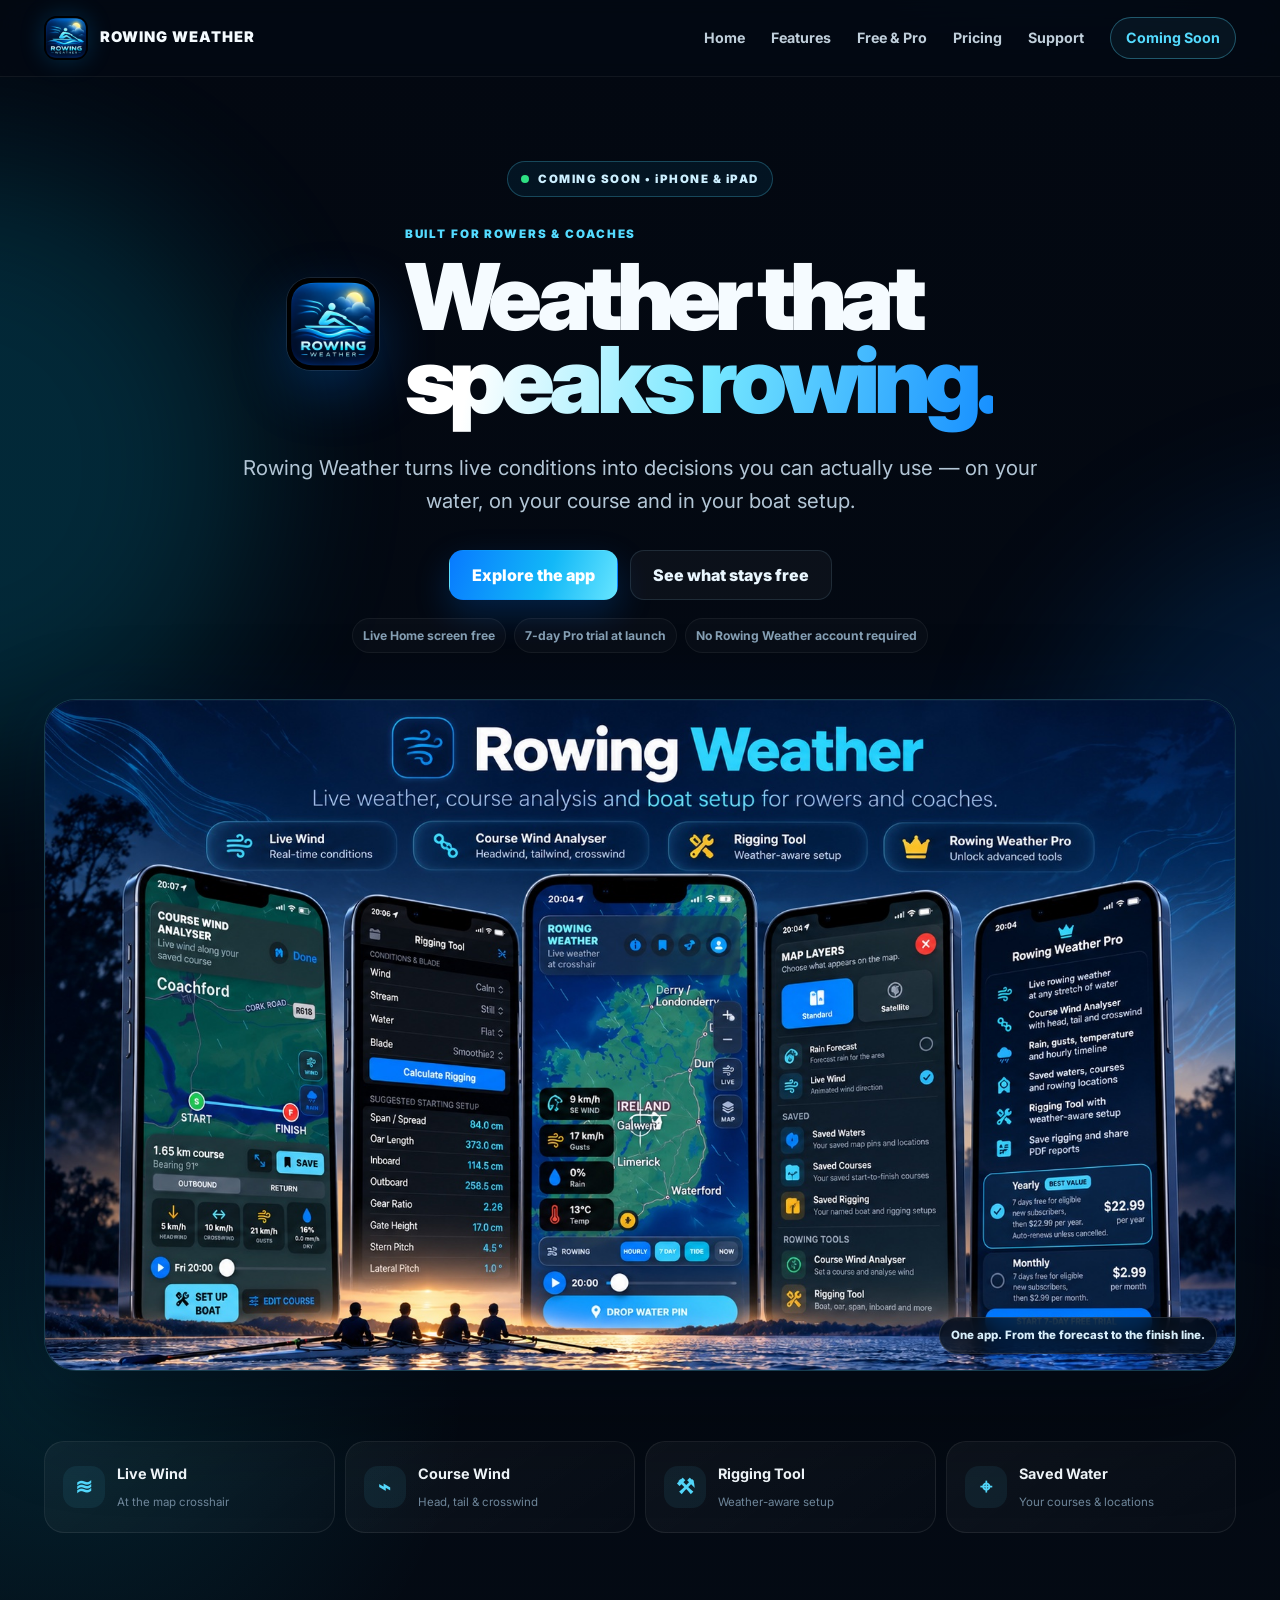
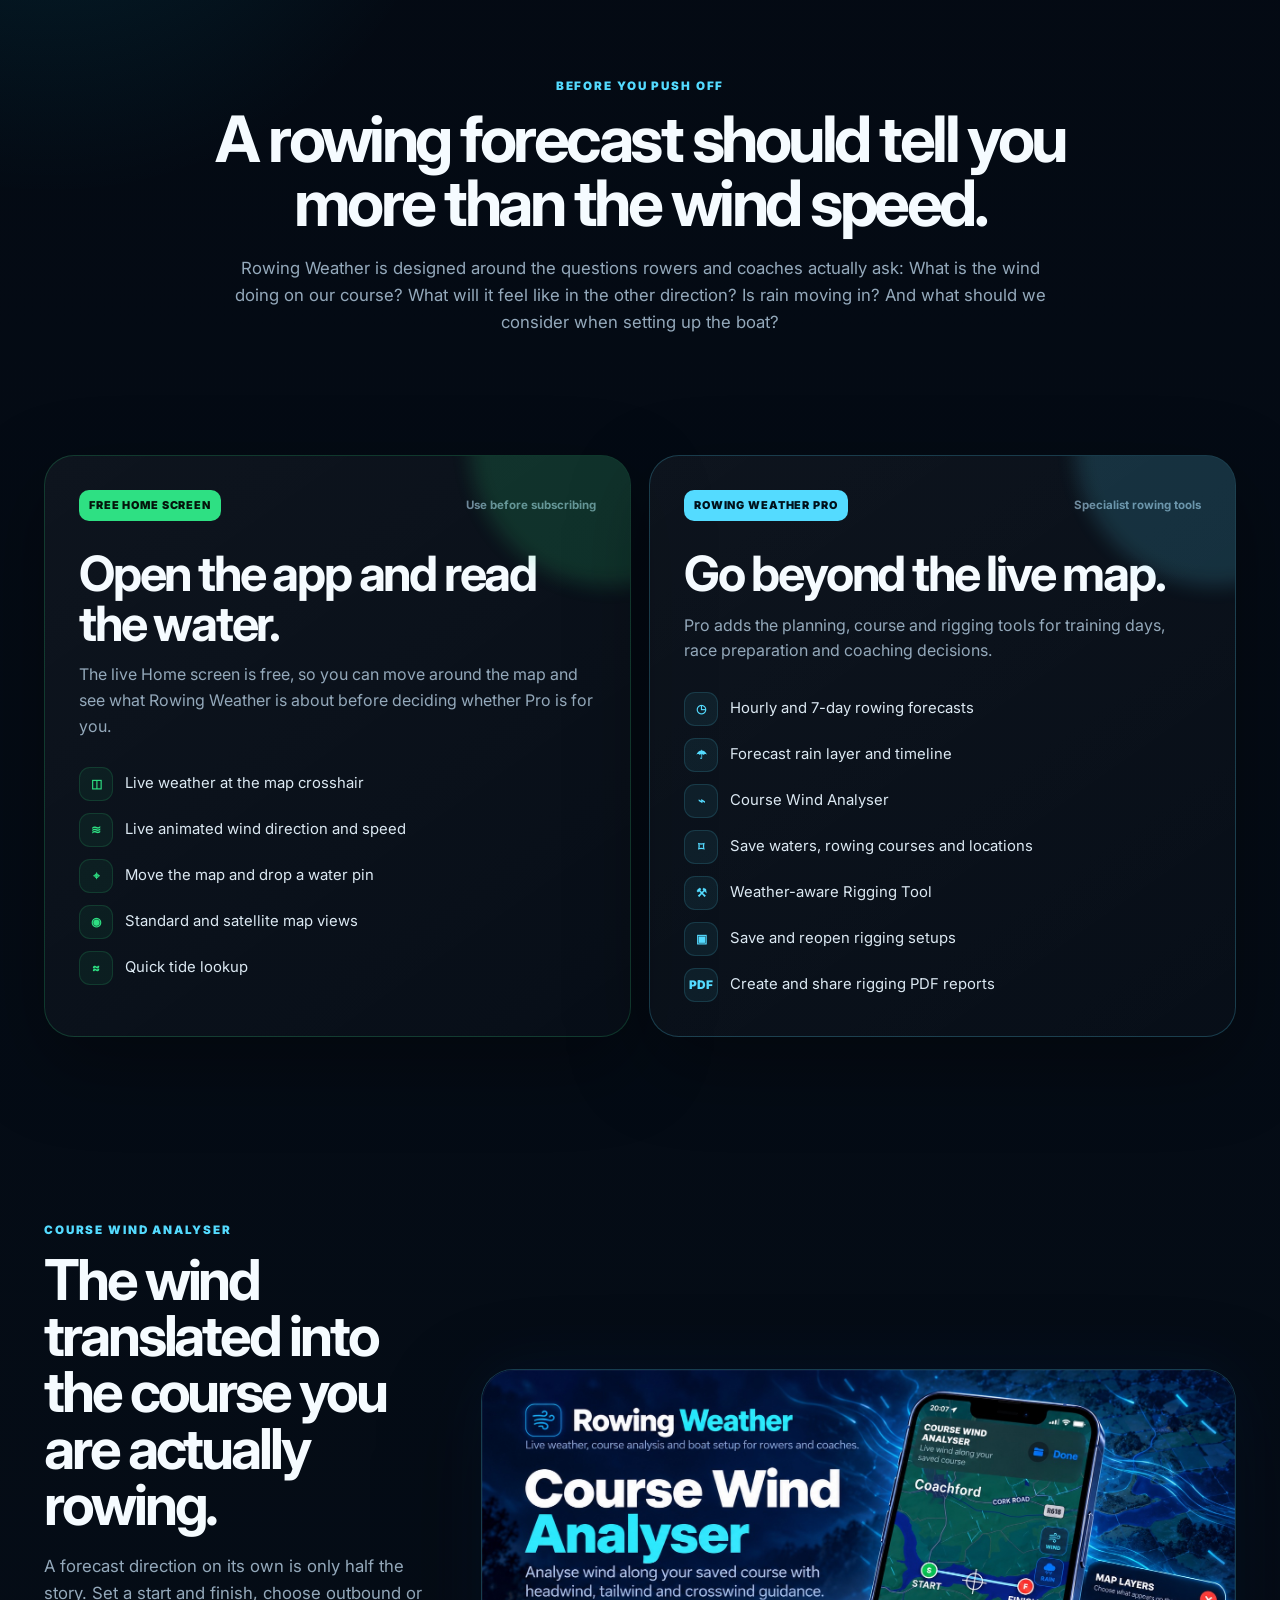
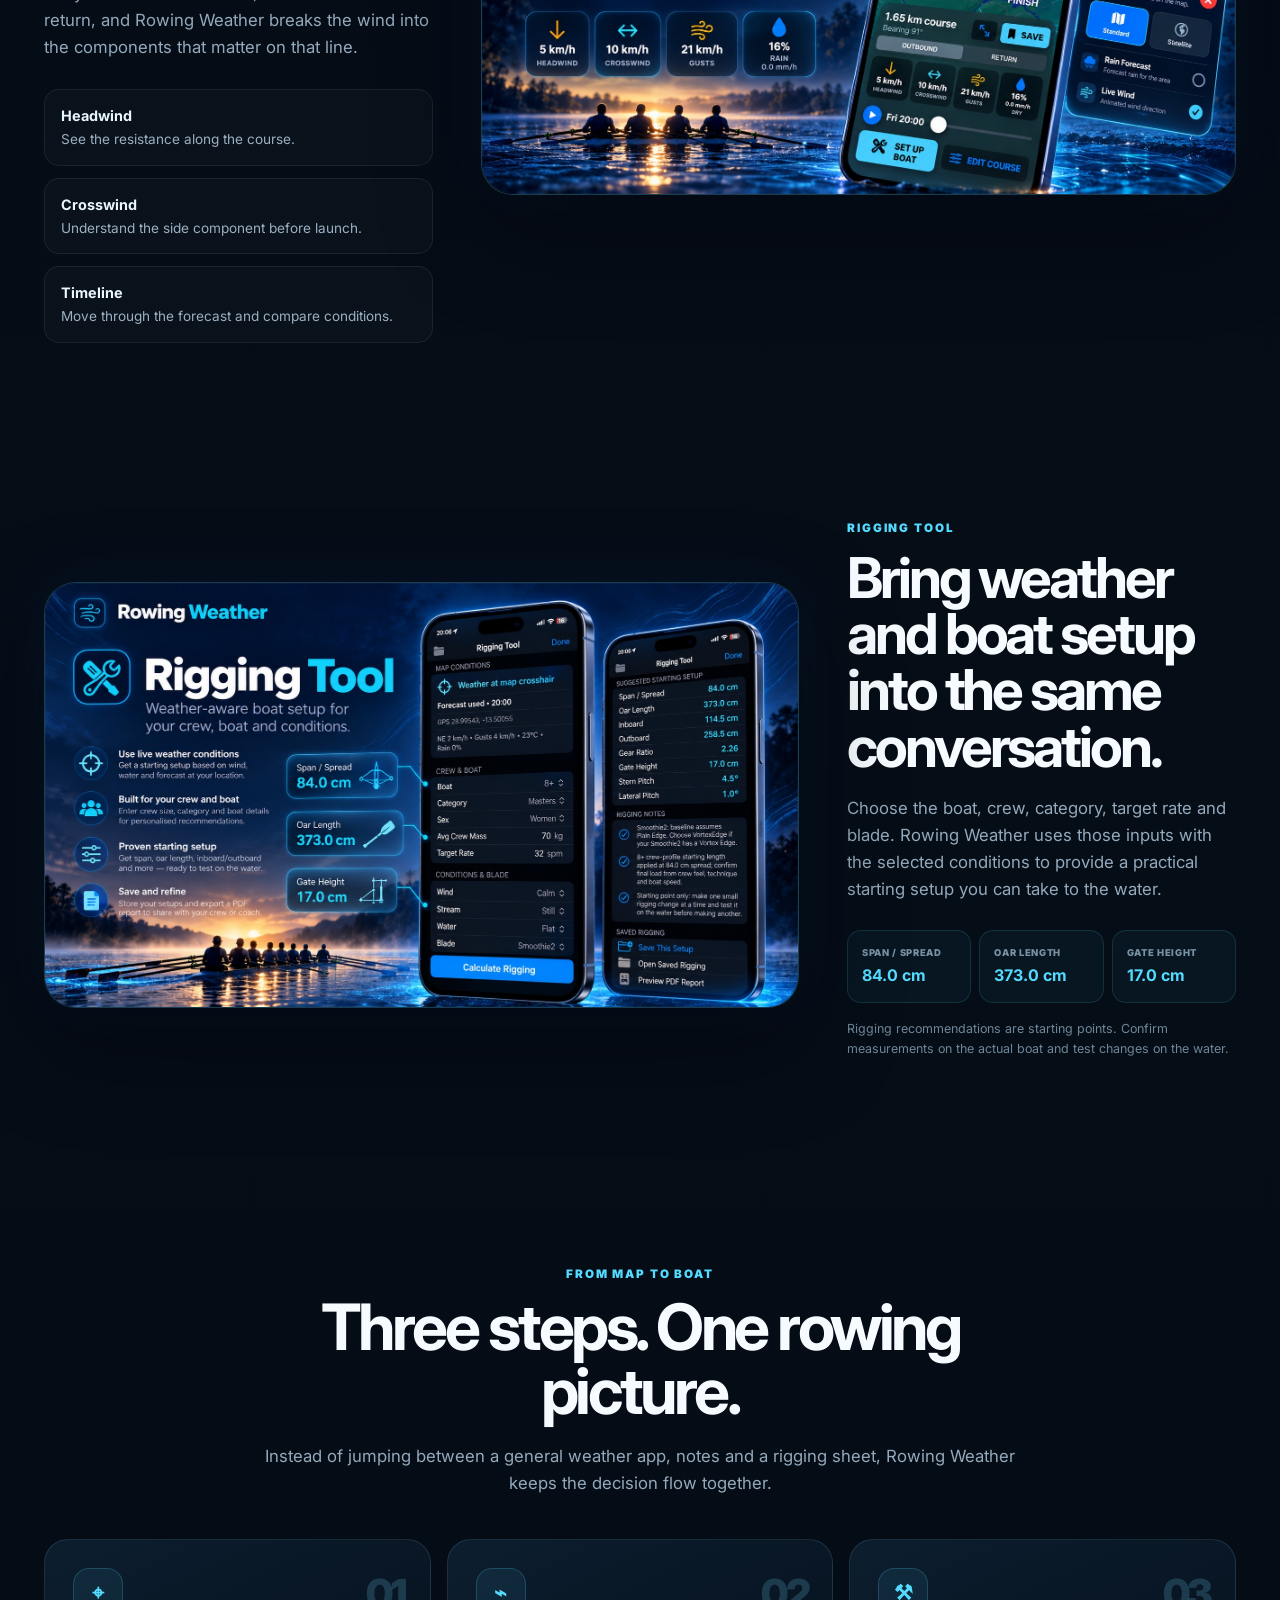
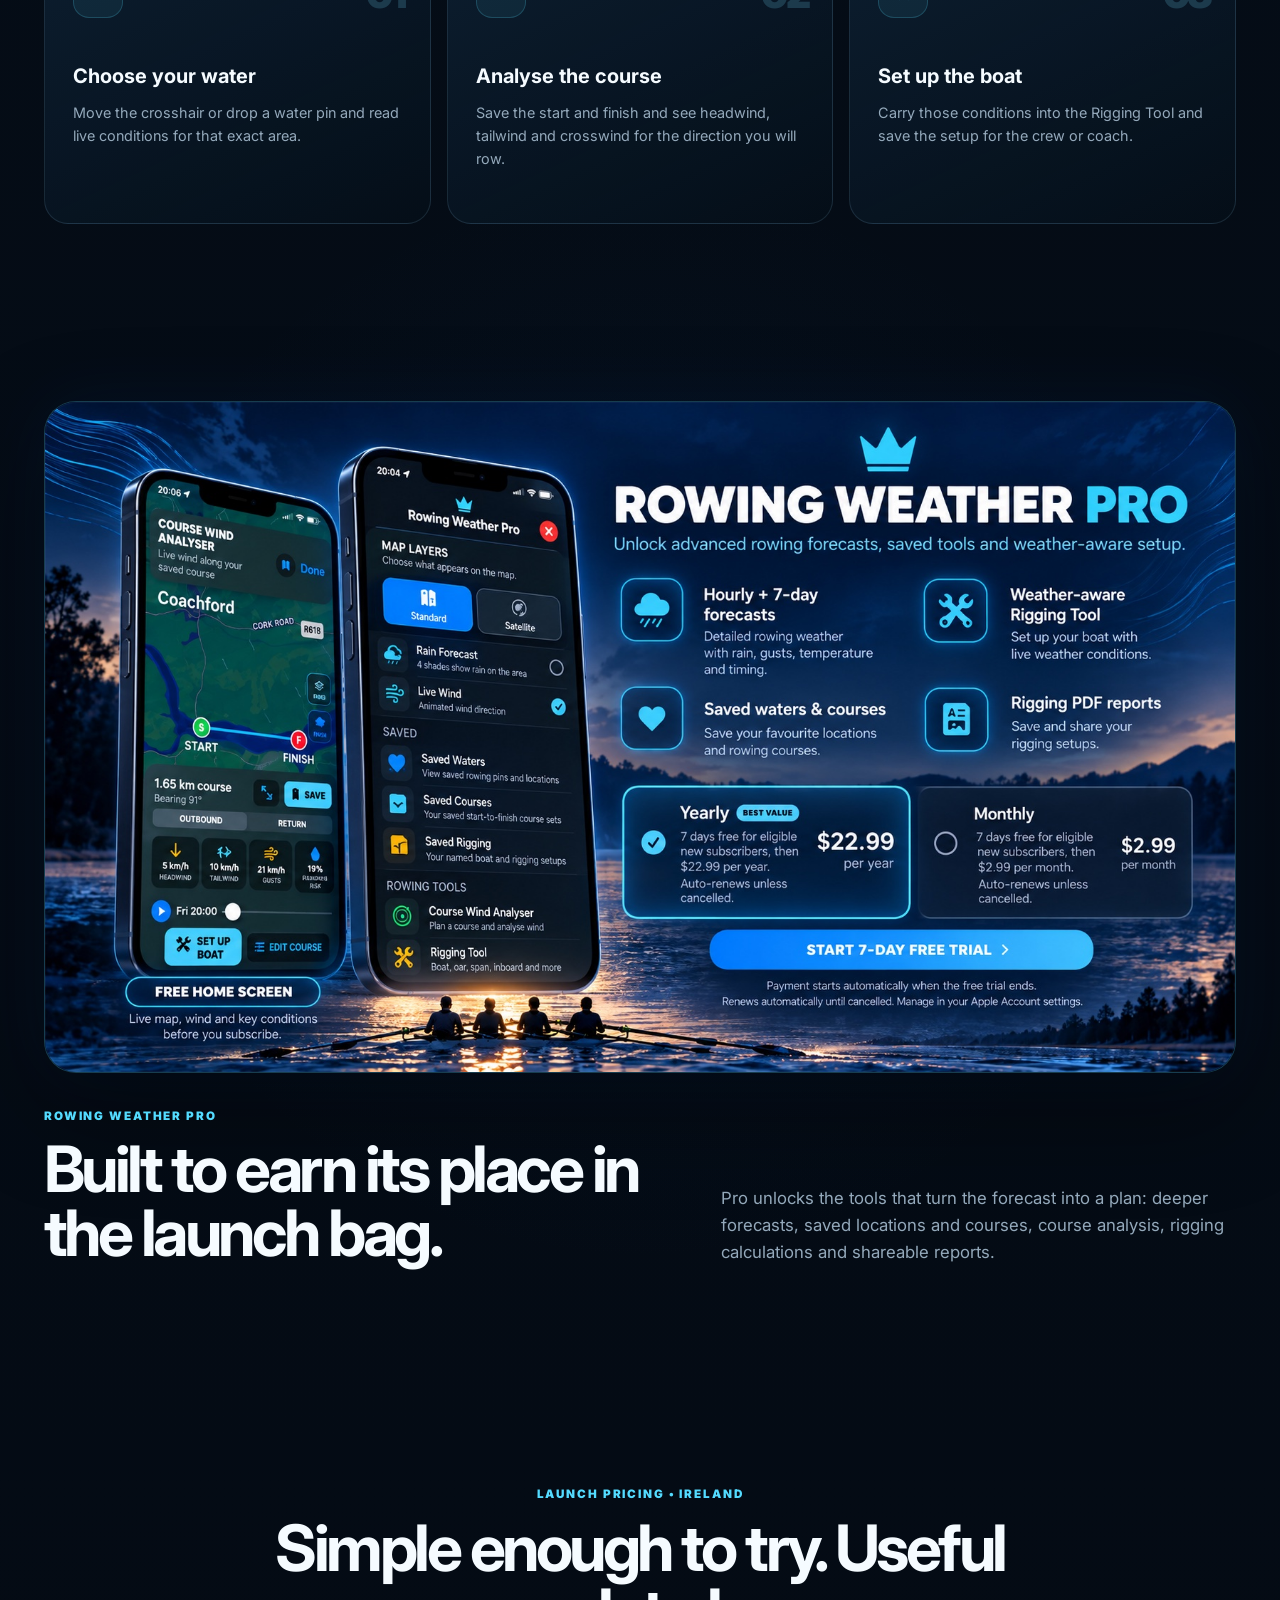
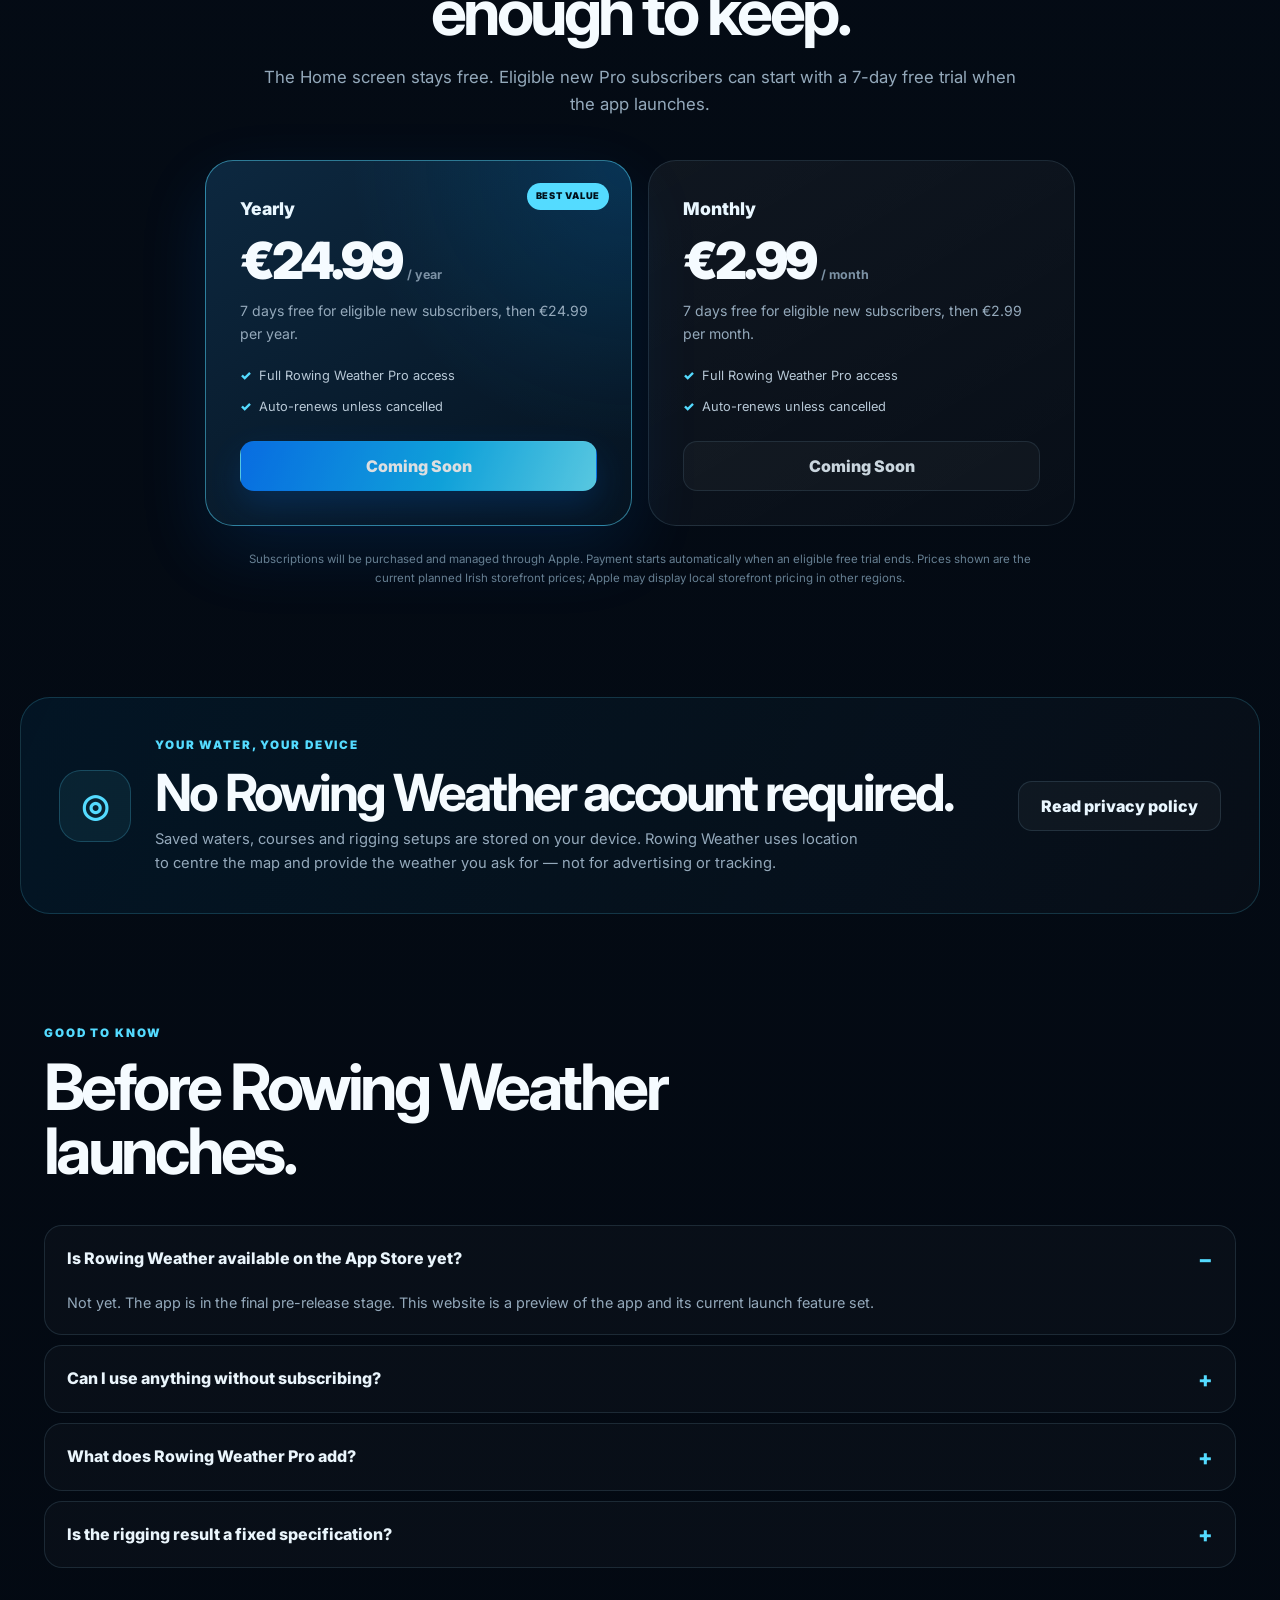
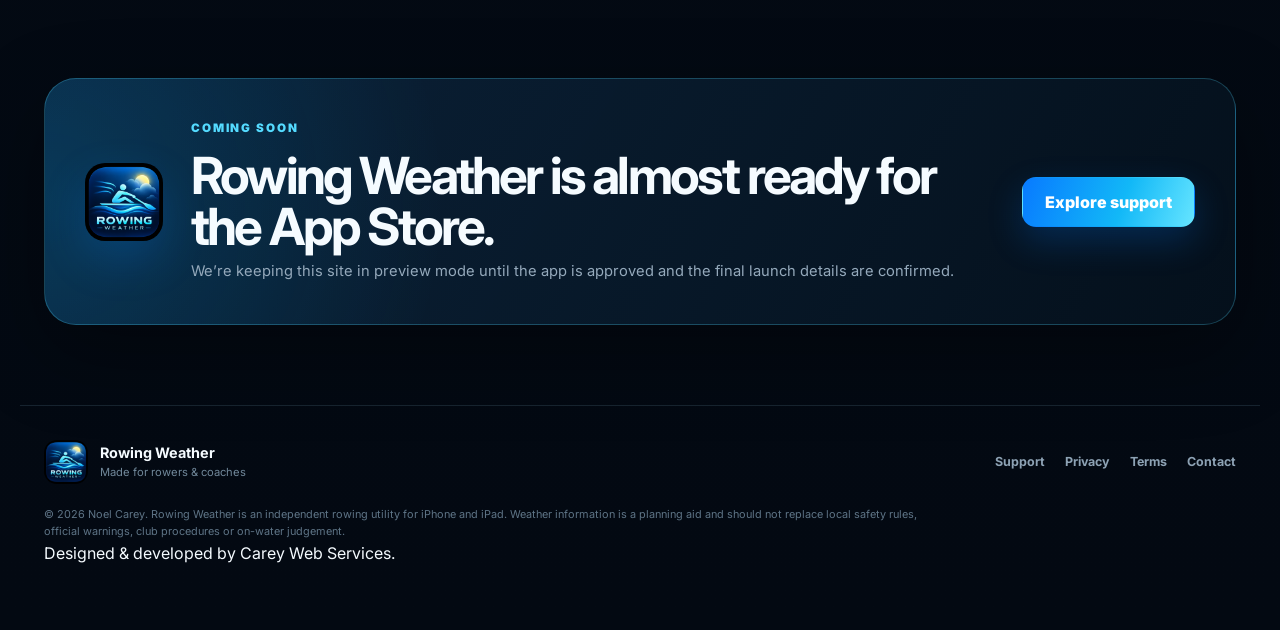
==== index.html @ 7304a28c "Add Carey Web Services footer credit" ====
<!doctype html>
<html lang="en">
<head>
  <meta charset="utf-8">
  <meta name="viewport" content="width=device-width,initial-scale=1">
  <title>Rowing Weather — Coming Soon for Rowers & Coaches</title>
  <meta name="description" content="Rowing Weather is a purpose-built iPhone and iPad app for rowers and coaches with live rowing weather, course wind analysis, saved waters and weather-aware rigging tools. Coming soon.">
  <meta name="robots" content="noindex,nofollow,noarchive">
  <meta name="theme-color" content="#04101d">
  <meta property="og:title" content="Rowing Weather — Coming Soon">
  <meta property="og:description" content="Live weather, course wind analysis and boat setup made specifically for rowers and coaches.">
  <meta property="og:type" content="website">
  <meta property="og:url" content="https://rowingweather.com/">
  <meta property="og:image" content="https://rowingweather.com/assets/rowing-weather-hero.jpg">
  <link rel="canonical" href="https://rowingweather.com/">
  <link rel="icon" href="/favicon.svg" type="image/svg+xml">
  <link rel="preload" href="/assets/rowing-weather-hero.jpg" as="image">
  <link rel="stylesheet" href="/styles.css">
</head>
<body>
  <div class="site-glow site-glow-one"></div>
  <div class="site-glow site-glow-two"></div>

  <header class="site-header">
    <div class="header-inner">
      <a class="brand" href="/" aria-label="Rowing Weather home">
        <img src="/assets/app-icon.png" alt="" width="44" height="44">
        <span>ROWING WEATHER</span>
      </a>
      <nav aria-label="Main navigation">
        <a href="/" class="home-link">Home</a>
        <a href="#features">Features</a>
        <a href="#free-pro">Free & Pro</a>
        <a href="#pricing">Pricing</a>
        <a href="/support.html">Support</a>
        <a class="nav-cta" href="#launch">Coming Soon</a>
      </nav>
    </div>
  </header>

  <main>
    <section class="hero">
      <div class="hero-copy reveal">
        <div class="launch-badge"><span class="pulse-dot"></span> COMING SOON • iPHONE & iPAD</div>
        <div class="hero-brand-lockup">
          <img src="/assets/app-icon.png" alt="Rowing Weather app icon" width="92" height="92">
          <div>
            <div class="eyebrow">BUILT FOR ROWERS & COACHES</div>
            <h1>Weather that<br><span>speaks rowing.</span></h1>
          </div>
        </div>
        <p class="hero-lead">Rowing Weather turns live conditions into decisions you can actually use — on your water, on your course and in your boat setup.</p>
        <div class="hero-actions">
          <a class="button primary" href="#features">Explore the app</a>
          <a class="button secondary" href="#free-pro">See what stays free</a>
        </div>
        <div class="hero-facts">
          <span>Live Home screen free</span>
          <span>7-day Pro trial at launch</span>
          <span>No Rowing Weather account required</span>
        </div>
      </div>

      <figure class="hero-media reveal">
        <img src="/assets/rowing-weather-hero.jpg" alt="Rowing Weather app showing live weather, Course Wind Analyser, Rigging Tool, map layers and Pro features" width="1672" height="941">
        <figcaption>One app. From the forecast to the finish line.</figcaption>
      </figure>
    </section>

    <section class="signal-strip" aria-label="Core Rowing Weather features">
      <div><span class="signal-icon">≋</span><strong>Live Wind</strong><small>At the map crosshair</small></div>
      <div><span class="signal-icon">⌁</span><strong>Course Wind</strong><small>Head, tail & crosswind</small></div>
      <div><span class="signal-icon">⚒</span><strong>Rigging Tool</strong><small>Weather-aware setup</small></div>
      <div><span class="signal-icon">⌖</span><strong>Saved Water</strong><small>Your courses & locations</small></div>
    </section>

    <section id="features" class="section section-intro reveal">
      <div class="eyebrow">BEFORE YOU PUSH OFF</div>
      <h2>A rowing forecast should tell you more than the wind speed.</h2>
      <p>Rowing Weather is designed around the questions rowers and coaches actually ask: What is the wind doing on our course? What will it feel like in the other direction? Is rain moving in? And what should we consider when setting up the boat?</p>
    </section>

    <section id="free-pro" class="section free-pro-grid">
      <article class="access-card free-card reveal">
        <div class="access-top">
          <span class="access-kicker free">FREE HOME SCREEN</span>
          <span class="access-tag">Use before subscribing</span>
        </div>
        <h2>Open the app and read the water.</h2>
        <p>The live Home screen is free, so you can move around the map and see what Rowing Weather is about before deciding whether Pro is for you.</p>
        <ul class="feature-list">
          <li><span>◫</span>Live weather at the map crosshair</li>
          <li><span>≋</span>Live animated wind direction and speed</li>
          <li><span>⌖</span>Move the map and drop a water pin</li>
          <li><span>◉</span>Standard and satellite map views</li>
          <li><span>≈</span>Quick tide lookup</li>
        </ul>
      </article>

      <article class="access-card pro-card reveal">
        <div class="access-top">
          <span class="access-kicker pro">ROWING WEATHER PRO</span>
          <span class="access-tag">Specialist rowing tools</span>
        </div>
        <h2>Go beyond the live map.</h2>
        <p>Pro adds the planning, course and rigging tools for training days, race preparation and coaching decisions.</p>
        <ul class="feature-list">
          <li><span>◷</span>Hourly and 7-day rowing forecasts</li>
          <li><span>☂</span>Forecast rain layer and timeline</li>
          <li><span>⌁</span>Course Wind Analyser</li>
          <li><span>⌑</span>Save waters, rowing courses and locations</li>
          <li><span>⚒</span>Weather-aware Rigging Tool</li>
          <li><span>▣</span>Save and reopen rigging setups</li>
          <li><span>PDF</span>Create and share rigging PDF reports</li>
        </ul>
      </article>
    </section>

    <section class="showcase section">
      <div class="showcase-copy reveal">
        <div class="eyebrow">COURSE WIND ANALYSER</div>
        <h2>The wind translated into the course you are actually rowing.</h2>
        <p>A forecast direction on its own is only half the story. Set a start and finish, choose outbound or return, and Rowing Weather breaks the wind into the components that matter on that line.</p>
        <div class="mini-points">
          <span><b>Headwind</b>See the resistance along the course.</span>
          <span><b>Crosswind</b>Understand the side component before launch.</span>
          <span><b>Timeline</b>Move through the forecast and compare conditions.</span>
        </div>
      </div>
      <figure class="showcase-media reveal">
        <img loading="lazy" src="/assets/course-wind-analyser.jpg" alt="Course Wind Analyser showing a saved course with headwind, crosswind, gust and rain information" width="1672" height="941">
      </figure>
    </section>

    <section class="showcase section showcase-reverse">
      <div class="showcase-copy reveal">
        <div class="eyebrow">RIGGING TOOL</div>
        <h2>Bring weather and boat setup into the same conversation.</h2>
        <p>Choose the boat, crew, category, target rate and blade. Rowing Weather uses those inputs with the selected conditions to provide a practical starting setup you can take to the water.</p>
        <div class="spec-row">
          <div><small>SPAN / SPREAD</small><strong>84.0 cm</strong></div>
          <div><small>OAR LENGTH</small><strong>373.0 cm</strong></div>
          <div><small>GATE HEIGHT</small><strong>17.0 cm</strong></div>
        </div>
        <p class="fine-note">Rigging recommendations are starting points. Confirm measurements on the actual boat and test changes on the water.</p>
      </div>
      <figure class="showcase-media reveal">
        <img loading="lazy" src="/assets/rigging-tool.jpg" alt="Rowing Weather Rigging Tool with weather conditions, crew details and suggested starting setup" width="1672" height="941">
      </figure>
    </section>

    <section class="section flow-section reveal">
      <div class="section-heading centered">
        <div class="eyebrow">FROM MAP TO BOAT</div>
        <h2>Three steps. One rowing picture.</h2>
        <p>Instead of jumping between a general weather app, notes and a rigging sheet, Rowing Weather keeps the decision flow together.</p>
      </div>
      <div class="flow-grid">
        <article>
          <span class="flow-number">01</span>
          <div class="flow-icon">⌖</div>
          <h3>Choose your water</h3>
          <p>Move the crosshair or drop a water pin and read live conditions for that exact area.</p>
        </article>
        <article>
          <span class="flow-number">02</span>
          <div class="flow-icon">⌁</div>
          <h3>Analyse the course</h3>
          <p>Save the start and finish and see headwind, tailwind and crosswind for the direction you will row.</p>
        </article>
        <article>
          <span class="flow-number">03</span>
          <div class="flow-icon">⚒</div>
          <h3>Set up the boat</h3>
          <p>Carry those conditions into the Rigging Tool and save the setup for the crew or coach.</p>
        </article>
      </div>
    </section>

    <section class="pro-showcase section">
      <figure class="showcase-media pro-image reveal">
        <img loading="lazy" src="/assets/rowing-weather-pro.jpg" alt="Rowing Weather Pro feature overview with yearly and monthly subscription options" width="1672" height="941">
      </figure>
      <div class="pro-copy reveal">
        <div>
          <div class="eyebrow">ROWING WEATHER PRO</div>
          <h2>Built to earn its place in the launch bag.</h2>
        </div>
        <p>Pro unlocks the tools that turn the forecast into a plan: deeper forecasts, saved locations and courses, course analysis, rigging calculations and shareable reports.</p>
      </div>
    </section>

    <section id="pricing" class="section pricing-section">
      <div class="section-heading centered reveal">
        <div class="eyebrow">LAUNCH PRICING • IRELAND</div>
        <h2>Simple enough to try. Useful enough to keep.</h2>
        <p>The Home screen stays free. Eligible new Pro subscribers can start with a 7-day free trial when the app launches.</p>
      </div>

      <div class="pricing-grid">
        <article class="price-card featured reveal">
          <div class="price-badge">BEST VALUE</div>
          <div class="plan-name">Yearly</div>
          <div class="price">€24.99 <small>/ year</small></div>
          <p>7 days free for eligible new subscribers, then €24.99 per year.</p>
          <div class="plan-feature">Full Rowing Weather Pro access</div>
          <div class="plan-feature">Auto-renews unless cancelled</div>
          <span class="button primary disabled-button">Coming Soon</span>
        </article>

        <article class="price-card reveal">
          <div class="plan-name">Monthly</div>
          <div class="price">€2.99 <small>/ month</small></div>
          <p>7 days free for eligible new subscribers, then €2.99 per month.</p>
          <div class="plan-feature">Full Rowing Weather Pro access</div>
          <div class="plan-feature">Auto-renews unless cancelled</div>
          <span class="button secondary disabled-button">Coming Soon</span>
        </article>
      </div>
      <p class="subscription-copy reveal">Subscriptions will be purchased and managed through Apple. Payment starts automatically when an eligible free trial ends. Prices shown are the current planned Irish storefront prices; Apple may display local storefront pricing in other regions.</p>
    </section>

    <section class="section privacy-callout reveal">
      <div class="privacy-icon">◎</div>
      <div>
        <div class="eyebrow">YOUR WATER, YOUR DEVICE</div>
        <h2>No Rowing Weather account required.</h2>
        <p>Saved waters, courses and rigging setups are stored on your device. Rowing Weather uses location to centre the map and provide the weather you ask for — not for advertising or tracking.</p>
      </div>
      <a class="button secondary" href="/privacy.html">Read privacy policy</a>
    </section>

    <section class="section faq-section reveal">
      <div class="section-heading">
        <div class="eyebrow">GOOD TO KNOW</div>
        <h2>Before Rowing Weather launches.</h2>
      </div>
      <div class="faq">
        <details open>
          <summary>Is Rowing Weather available on the App Store yet?</summary>
          <p>Not yet. The app is in the final pre-release stage. This website is a preview of the app and its current launch feature set.</p>
        </details>
        <details>
          <summary>Can I use anything without subscribing?</summary>
          <p>Yes. The Home screen is free and includes live weather at the map crosshair, animated wind, water pins, standard and satellite map views and quick tide lookup.</p>
        </details>
        <details>
          <summary>What does Rowing Weather Pro add?</summary>
          <p>Pro adds hourly and 7-day rowing forecasts, rain forecast tools, the Course Wind Analyser, saved waters and courses, the weather-aware Rigging Tool, saved rigging and PDF reports.</p>
        </details>
        <details>
          <summary>Is the rigging result a fixed specification?</summary>
          <p>No. It is a practical starting point. Always confirm measurements on the actual boat and test changes carefully on the water.</p>
        </details>
      </div>
    </section>

    <section id="launch" class="launch-section reveal">
      <div class="launch-inner">
        <img src="/assets/app-icon.png" alt="" width="78" height="78">
        <div>
          <div class="eyebrow">COMING SOON</div>
          <h2>Rowing Weather is almost ready for the App Store.</h2>
          <p>We’re keeping this site in preview mode until the app is approved and the final launch details are confirmed.</p>
        </div>
        <a class="button primary" href="/support.html">Explore support</a>
      </div>
    </section>
  </main>

  <footer>
    <div class="footer-top">
      <div class="footer-brand">
        <img src="/assets/app-icon.png" alt="" width="44" height="44">
        <div><strong>Rowing Weather</strong><span>Made for rowers & coaches</span></div>
      </div>
      <div class="footer-links">
        <a href="/support.html">Support</a>
        <a href="/privacy.html">Privacy</a>
        <a href="/terms.html">Terms</a>
        <a href="https://careywebservices.ie/contact.html">Contact</a>
      </div>
    </div>
    <p class="footer-note">© 2026 Noel Carey. Rowing Weather is an independent rowing utility for iPhone and iPad. Weather information is a planning aid and should not replace local safety rules, official warnings, club procedures or on-water judgement.</p>
    <p class="site-credit">Designed &amp; developed by <a href="https://careywebservices.ie/" target="_blank" rel="noopener noreferrer">Carey Web Services</a>.</p>
  </footer>

  <script src="/script.js"></script>
</body>
</html>
---- styles.css ----
@import url('https://fonts.googleapis.com/css2?family=Inter:wght@400;500;600;700;800;900&display=swap');

:root{
  --bg:#030912;
  --bg-soft:#07111e;
  --panel:#081522;
  --panel-2:#0b1b2b;
  --panel-3:#10253a;
  --text:#f5fbff;
  --muted:#94a9bb;
  --muted-2:#6f879b;
  --cyan:#54dbff;
  --cyan-2:#13bdf1;
  --blue:#0a8cff;
  --blue-deep:#075ec8;
  --green:#2ee083;
  --amber:#ffb02e;
  --red:#ff5b63;
  --line:rgba(148,205,235,.14);
  --line-bright:rgba(84,219,255,.33);
  --shadow:0 28px 80px rgba(0,0,0,.34);
  --max:1240px;
  --radius:30px;
}

*{box-sizing:border-box}
html{scroll-behavior:smooth}
body{
  margin:0;
  min-height:100vh;
  font-family:Inter,-apple-system,BlinkMacSystemFont,"Segoe UI",sans-serif;
  color:var(--text);
  background:
    radial-gradient(circle at 82% -5%,rgba(0,132,255,.25),transparent 31rem),
    radial-gradient(circle at 4% 16%,rgba(0,211,244,.12),transparent 26rem),
    radial-gradient(circle at 50% 64%,rgba(18,82,155,.08),transparent 34rem),
    linear-gradient(180deg,#030811 0%,#050d17 45%,#030912 100%);
  line-height:1.6;
  overflow-x:hidden;
}
body:before{
  content:"";
  position:fixed;
  inset:0;
  z-index:-3;
  pointer-events:none;
  opacity:.16;
  background-image:
    linear-gradient(rgba(255,255,255,.025) 1px,transparent 1px),
    linear-gradient(90deg,rgba(255,255,255,.025) 1px,transparent 1px);
  background-size:64px 64px;
  mask-image:linear-gradient(to bottom,black,transparent 70%);
}
a{color:inherit;text-decoration:none}
img{display:block;max-width:100%}
button,input,select,textarea{font:inherit}

.site-glow{
  position:fixed;
  z-index:-2;
  width:38rem;
  height:38rem;
  border-radius:50%;
  filter:blur(85px);
  pointer-events:none;
  opacity:.16;
}
.site-glow-one{top:18vh;left:-22rem;background:#00d4ff}
.site-glow-two{top:58vh;right:-24rem;background:#087eff}

.site-header{
  position:sticky;
  top:0;
  z-index:100;
  border-bottom:1px solid rgba(255,255,255,.06);
  background:rgba(3,9,18,.70);
  backdrop-filter:blur(20px) saturate(150%);
  -webkit-backdrop-filter:blur(20px) saturate(150%);
}
.header-inner{
  max-width:var(--max);
  margin:0 auto;
  min-height:76px;
  padding:12px 24px;
  display:flex;
  align-items:center;
  justify-content:space-between;
  gap:22px;
}
.brand{
  display:flex;
  align-items:center;
  gap:12px;
  font-size:.92rem;
  font-weight:900;
  letter-spacing:.07em;
}
.brand img{
  border-radius:13px;
  box-shadow:0 0 24px rgba(0,169,255,.22);
}
nav{
  display:flex;
  align-items:center;
  gap:26px;
  color:#c0cfdb;
  font-size:.89rem;
  font-weight:700;
}
nav a{transition:color .2s ease,transform .2s ease}
nav a:hover{color:white}
.nav-cta{
  padding:9px 15px;
  border:1px solid rgba(84,219,255,.34);
  border-radius:999px;
  color:var(--cyan);
  background:rgba(84,219,255,.06);
}

main{position:relative}
.hero{
  max-width:var(--max);
  margin:0 auto;
  padding:84px 24px 40px;
}
.hero-copy{
  max-width:980px;
  margin:0 auto 46px;
  text-align:center;
}
.launch-badge{
  width:max-content;
  max-width:100%;
  margin:0 auto 28px;
  padding:8px 13px;
  display:flex;
  align-items:center;
  gap:9px;
  border:1px solid rgba(84,219,255,.26);
  border-radius:999px;
  color:#ccefff;
  background:rgba(14,116,170,.11);
  font-size:.72rem;
  font-weight:900;
  letter-spacing:.13em;
}
.pulse-dot{
  width:8px;
  height:8px;
  border-radius:50%;
  background:var(--green);
  box-shadow:0 0 0 0 rgba(46,224,131,.65);
  animation:pulse 2s infinite;
}
@keyframes pulse{
  0%{box-shadow:0 0 0 0 rgba(46,224,131,.55)}
  70%{box-shadow:0 0 0 10px rgba(46,224,131,0)}
  100%{box-shadow:0 0 0 0 rgba(46,224,131,0)}
}
.hero-brand-lockup{
  display:flex;
  align-items:center;
  justify-content:center;
  gap:26px;
  text-align:left;
}
.hero-brand-lockup>img{
  width:92px;
  height:92px;
  border-radius:24px;
  box-shadow:0 20px 55px rgba(0,125,255,.25),0 0 0 1px rgba(255,255,255,.10);
}
.eyebrow{
  margin-bottom:12px;
  color:var(--cyan);
  font-size:.73rem;
  font-weight:900;
  letter-spacing:.16em;
  text-transform:uppercase;
}
h1,h2,h3,p{margin-top:0}
h1{
  margin:0;
  font-size:clamp(3.4rem,7.2vw,6.9rem);
  line-height:.9;
  letter-spacing:-.07em;
  font-weight:900;
}
h1 span{
  background:linear-gradient(100deg,#fff 0 12%,#75e7ff 52%,#168fff 100%);
  -webkit-background-clip:text;
  background-clip:text;
  color:transparent;
}
.hero-lead{
  max-width:810px;
  margin:30px auto 0;
  color:#b3c6d6;
  font-size:clamp(1.04rem,2vw,1.28rem);
}
.hero-actions{
  margin:32px 0 18px;
  display:flex;
  justify-content:center;
  gap:12px;
  flex-wrap:wrap;
}
.button{
  min-height:50px;
  padding:0 22px;
  display:inline-flex;
  align-items:center;
  justify-content:center;
  border:1px solid transparent;
  border-radius:14px;
  font-weight:850;
  line-height:1;
  transition:transform .2s ease,box-shadow .2s ease,border-color .2s ease;
}
.button:hover{transform:translateY(-2px)}
.primary{
  color:white;
  background:linear-gradient(110deg,#087aff 0%,#12b8f7 58%,#66e5ff 100%);
  box-shadow:0 14px 35px rgba(0,125,255,.22);
}
.primary:hover{box-shadow:0 18px 45px rgba(0,125,255,.3)}
.secondary{
  color:#eaf7ff;
  background:rgba(255,255,255,.035);
  border-color:var(--line);
}
.secondary:hover{border-color:rgba(84,219,255,.28)}
.disabled-button{
  cursor:default;
  opacity:.86;
  pointer-events:none;
}
.hero-facts{
  display:flex;
  justify-content:center;
  gap:8px;
  flex-wrap:wrap;
}
.hero-facts span{
  padding:7px 10px;
  border-radius:999px;
  color:#86a0b5;
  background:rgba(255,255,255,.025);
  border:1px solid rgba(255,255,255,.055);
  font-size:.76rem;
  font-weight:700;
}

.hero-media,
.showcase-media{
  margin:0;
  position:relative;
  border:1px solid rgba(84,219,255,.22);
  border-radius:32px;
  overflow:hidden;
  background:#07111d;
  box-shadow:0 36px 100px rgba(0,0,0,.42),0 0 70px rgba(0,129,255,.08);
}
.hero-media:before,
.showcase-media:before{
  content:"";
  position:absolute;
  inset:0;
  z-index:2;
  border-radius:inherit;
  box-shadow:inset 0 0 0 1px rgba(255,255,255,.035);
  pointer-events:none;
}
.hero-media img,
.showcase-media img{width:100%;height:auto}
.hero-media figcaption{
  position:absolute;
  z-index:3;
  right:18px;
  bottom:16px;
  padding:8px 11px;
  border:1px solid rgba(255,255,255,.12);
  border-radius:999px;
  background:rgba(2,10,18,.72);
  backdrop-filter:blur(10px);
  color:#d8effb;
  font-size:.72rem;
  font-weight:800;
}

.signal-strip{
  max-width:var(--max);
  margin:12px auto 0;
  padding:18px 24px 34px;
  display:grid;
  grid-template-columns:repeat(4,1fr);
  gap:10px;
}
.signal-strip>div{
  min-height:92px;
  padding:17px 18px;
  display:grid;
  grid-template-columns:42px 1fr;
  grid-template-rows:auto auto;
  column-gap:12px;
  align-items:center;
  border:1px solid rgba(255,255,255,.075);
  border-radius:20px;
  background:linear-gradient(145deg,rgba(255,255,255,.045),rgba(255,255,255,.015));
}
.signal-icon{
  grid-row:1/3;
  width:42px;
  height:42px;
  display:grid;
  place-items:center;
  border-radius:14px;
  background:rgba(84,219,255,.08);
  color:var(--cyan);
  font-size:1.3rem;
  font-weight:900;
}
.signal-strip strong{font-size:.9rem}
.signal-strip small{color:var(--muted-2);font-size:.72rem}

.section{
  max-width:var(--max);
  margin:0 auto;
  padding:96px 24px;
}
.section-intro{
  max-width:1030px;
  text-align:center;
  padding-top:110px;
  padding-bottom:72px;
}
.section-intro h2,
.section-heading h2,
.showcase-copy h2,
.pro-copy h2,
.privacy-callout h2,
.launch-section h2,
.legal h1{
  margin-bottom:20px;
  font-size:clamp(2.35rem,5vw,4.7rem);
  line-height:1;
  letter-spacing:-.055em;
}
.section-intro p,
.section-heading p,
.showcase-copy>p,
.pro-copy>p,
.privacy-callout p,
.launch-section p{
  color:var(--muted);
  font-size:1.05rem;
}
.section-intro p{max-width:830px;margin-left:auto;margin-right:auto}

.free-pro-grid{
  display:grid;
  grid-template-columns:1fr 1fr;
  gap:18px;
  padding-top:30px;
}
.access-card{
  position:relative;
  overflow:hidden;
  padding:34px;
  border:1px solid var(--line);
  border-radius:var(--radius);
  background:linear-gradient(145deg,rgba(255,255,255,.045),rgba(255,255,255,.015));
  box-shadow:var(--shadow);
}
.access-card:after{
  content:"";
  position:absolute;
  width:280px;
  height:280px;
  border-radius:50%;
  top:-150px;
  right:-120px;
  filter:blur(10px);
  opacity:.16;
}
.free-card:after{background:var(--green)}
.pro-card:after{background:var(--cyan)}
.free-card{border-color:rgba(46,224,131,.2)}
.pro-card{border-color:rgba(84,219,255,.22)}
.access-top{
  display:flex;
  align-items:center;
  justify-content:space-between;
  gap:12px;
  margin-bottom:28px;
}
.access-kicker{
  padding:7px 10px;
  border-radius:10px;
  font-size:.68rem;
  font-weight:900;
  letter-spacing:.08em;
}
.access-kicker.free{color:#04140b;background:var(--green)}
.access-kicker.pro{color:#00111b;background:var(--cyan)}
.access-tag{color:#71899c;font-size:.72rem;font-weight:700}
.access-card h2{
  margin-bottom:14px;
  font-size:clamp(2rem,3.8vw,3.1rem);
  line-height:1.02;
  letter-spacing:-.045em;
}
.access-card>p{color:var(--muted)}
.feature-list{
  list-style:none;
  padding:0;
  margin:28px 0 0;
  display:grid;
  gap:12px;
}
.feature-list li{
  display:grid;
  grid-template-columns:34px 1fr;
  gap:12px;
  align-items:center;
  color:#dce9f3;
  font-size:.93rem;
}
.feature-list li span{
  width:34px;
  height:34px;
  display:grid;
  place-items:center;
  border:1px solid rgba(84,219,255,.15);
  border-radius:11px;
  background:rgba(84,219,255,.065);
  color:var(--cyan);
  font-size:.74rem;
  font-weight:900;
}
.free-card .feature-list li span{
  border-color:rgba(46,224,131,.15);
  background:rgba(46,224,131,.06);
  color:var(--green);
}

.showcase{
  display:grid;
  grid-template-columns:minmax(300px,.68fr) minmax(0,1.32fr);
  gap:48px;
  align-items:center;
  padding-top:88px;
  padding-bottom:88px;
}
.showcase-reverse{
  grid-template-columns:minmax(0,1.32fr) minmax(300px,.68fr);
}
.showcase-reverse .showcase-media{grid-column:1;grid-row:1}
.showcase-reverse .showcase-copy{grid-column:2;grid-row:1}
.showcase-copy h2{font-size:clamp(2.3rem,4.4vw,4.15rem)}
.mini-points{
  margin-top:28px;
  display:grid;
  gap:12px;
}
.mini-points span{
  padding:14px 16px;
  border:1px solid rgba(255,255,255,.075);
  border-radius:15px;
  background:rgba(255,255,255,.025);
  color:#9bb0c1;
  font-size:.85rem;
}
.mini-points b{
  display:block;
  margin-bottom:2px;
  color:#e9f7ff;
  font-size:.9rem;
}
.spec-row{
  margin:27px 0 16px;
  display:grid;
  grid-template-columns:repeat(3,1fr);
  gap:8px;
}
.spec-row div{
  padding:14px;
  border:1px solid rgba(84,219,255,.14);
  border-radius:14px;
  background:rgba(84,219,255,.045);
}
.spec-row small{
  display:block;
  margin-bottom:3px;
  color:#7891a5;
  font-size:.59rem;
  font-weight:850;
  letter-spacing:.07em;
}
.spec-row strong{
  color:var(--cyan);
  font-size:1rem;
}
.fine-note{
  color:#6f8798!important;
  font-size:.78rem!important;
}

.section-heading{max-width:760px;margin-bottom:42px}
.section-heading.centered{
  margin-left:auto;
  margin-right:auto;
  text-align:center;
}
.flow-section{
  padding-top:105px;
  padding-bottom:105px;
}
.flow-grid{
  display:grid;
  grid-template-columns:repeat(3,1fr);
  gap:16px;
}
.flow-grid article{
  position:relative;
  min-height:285px;
  padding:28px;
  border:1px solid var(--line);
  border-radius:24px;
  background:linear-gradient(155deg,rgba(13,31,49,.92),rgba(5,15,25,.78));
}
.flow-number{
  position:absolute;
  top:22px;
  right:24px;
  color:rgba(117,216,255,.19);
  font-size:2.5rem;
  font-weight:900;
  letter-spacing:-.06em;
}
.flow-icon{
  width:50px;
  height:50px;
  display:grid;
  place-items:center;
  margin-bottom:42px;
  border:1px solid rgba(84,219,255,.2);
  border-radius:16px;
  background:rgba(84,219,255,.07);
  color:var(--cyan);
  font-size:1.3rem;
  font-weight:900;
}
.flow-grid h3{
  margin-bottom:9px;
  font-size:1.25rem;
}
.flow-grid p{
  margin:0;
  color:var(--muted);
  font-size:.9rem;
}

.pro-showcase{padding-top:72px;padding-bottom:110px}
.pro-image{margin-bottom:34px}
.pro-copy{
  display:grid;
  grid-template-columns:1fr .82fr;
  gap:50px;
  align-items:end;
}
.pro-copy h2{margin-bottom:0}
.pro-copy>p{margin:0}

.pricing-section{
  padding-top:110px;
  padding-bottom:110px;
  text-align:center;
}
.pricing-grid{
  max-width:870px;
  margin:0 auto;
  display:grid;
  grid-template-columns:1fr 1fr;
  gap:16px;
}
.price-card{
  position:relative;
  padding:34px;
  text-align:left;
  border:1px solid var(--line);
  border-radius:28px;
  background:linear-gradient(150deg,rgba(255,255,255,.05),rgba(255,255,255,.018));
}
.price-card.featured{
  border-color:rgba(84,219,255,.5);
  background:
    radial-gradient(circle at 100% 0,rgba(0,158,255,.17),transparent 50%),
    linear-gradient(150deg,rgba(14,43,68,.9),rgba(6,20,34,.9));
  box-shadow:0 26px 70px rgba(0,124,255,.12);
}
.price-badge{
  position:absolute;
  top:22px;
  right:22px;
  padding:6px 9px;
  border-radius:999px;
  color:#00111a;
  background:var(--cyan);
  font-size:.58rem;
  font-weight:950;
  letter-spacing:.08em;
}
.plan-name{
  color:#e9f7ff;
  font-size:1.1rem;
  font-weight:850;
}
.price{
  margin:12px 0 14px;
  font-size:clamp(2.45rem,4vw,3.5rem);
  font-weight:900;
  line-height:1;
  letter-spacing:-.055em;
}
.price small{
  color:#7c92a5;
  font-size:.78rem;
  font-weight:700;
  letter-spacing:0;
}
.price-card>p{
  min-height:52px;
  color:var(--muted);
  font-size:.88rem;
}
.plan-feature{
  margin-top:10px;
  color:#b7c8d6;
  font-size:.8rem;
}
.plan-feature:before{
  content:"✓";
  margin-right:8px;
  color:var(--cyan);
  font-weight:900;
}
.price-card .button{width:100%;margin-top:24px}
.subscription-copy{
  max-width:800px;
  margin:24px auto 0;
  color:#667f92;
  font-size:.72rem;
}

.privacy-callout{
  display:grid;
  grid-template-columns:auto 1fr auto;
  gap:24px;
  align-items:center;
  padding:38px;
  border:1px solid rgba(84,219,255,.18);
  border-radius:30px;
  background:linear-gradient(115deg,rgba(0,118,185,.10),rgba(255,255,255,.018));
}
.privacy-icon{
  width:72px;
  height:72px;
  display:grid;
  place-items:center;
  border:1px solid rgba(84,219,255,.22);
  border-radius:22px;
  background:rgba(84,219,255,.07);
  color:var(--cyan);
  font-size:2rem;
  font-weight:900;
}
.privacy-callout h2{font-size:clamp(2rem,4vw,3.5rem);margin-bottom:10px}
.privacy-callout p{margin:0;max-width:720px;font-size:.92rem}

.faq-section{padding-top:110px;padding-bottom:110px}
.faq{
  display:grid;
  gap:10px;
}
.faq details{
  border:1px solid var(--line);
  border-radius:18px;
  background:rgba(255,255,255,.025);
  overflow:hidden;
}
.faq summary{
  position:relative;
  padding:20px 56px 20px 22px;
  cursor:pointer;
  list-style:none;
  color:#eaf5fc;
  font-weight:800;
}
.faq summary::-webkit-details-marker{display:none}
.faq summary:after{
  content:"+";
  position:absolute;
  right:22px;
  top:50%;
  transform:translateY(-50%);
  color:var(--cyan);
  font-size:1.35rem;
}
.faq details[open] summary:after{content:"−"}
.faq details p{
  margin:0;
  padding:0 22px 20px;
  color:var(--muted);
  font-size:.9rem;
}

.launch-section{
  max-width:var(--max);
  margin:0 auto 80px;
  padding:0 24px;
}
.launch-inner{
  padding:40px;
  display:grid;
  grid-template-columns:auto 1fr auto;
  gap:28px;
  align-items:center;
  border:1px solid rgba(84,219,255,.26);
  border-radius:32px;
  background:
    radial-gradient(circle at 0 50%,rgba(0,173,255,.17),transparent 25rem),
    linear-gradient(120deg,rgba(13,40,66,.82),rgba(5,17,29,.88));
  box-shadow:var(--shadow);
}
.launch-inner>img{
  border-radius:20px;
  box-shadow:0 18px 45px rgba(0,131,255,.2);
}
.launch-section h2{font-size:clamp(2.1rem,4vw,3.8rem);margin-bottom:8px}
.launch-section p{margin:0;font-size:.92rem}

footer{
  max-width:var(--max);
  margin:0 auto;
  padding:34px 24px 48px;
  border-top:1px solid var(--line);
}
.footer-top{
  display:flex;
  align-items:center;
  justify-content:space-between;
  gap:24px;
}
.footer-brand{
  display:flex;
  align-items:center;
  gap:12px;
}
.footer-brand img{border-radius:13px}
.footer-brand strong,
.footer-brand span{display:block}
.footer-brand strong{font-size:.9rem}
.footer-brand span{color:#71889a;font-size:.7rem}
.footer-links{
  display:flex;
  flex-wrap:wrap;
  gap:20px;
  color:#8da2b4;
  font-size:.78rem;
  font-weight:700;
}
.footer-links a:hover{color:white}
.footer-note{
  max-width:900px;
  margin:22px 0 0;
  color:#5e7486;
  font-size:.68rem;
}

.legal{
  max-width:900px;
  margin:0 auto;
  padding:70px 24px 120px;
}
.legal .back{
  display:inline-flex;
  margin-bottom:44px;
  color:var(--cyan);
  font-size:.86rem;
  font-weight:850;
}
.legal h1{max-width:800px}
.legal h2{
  margin-top:40px;
  margin-bottom:10px;
  color:#eaf6fd;
  font-size:1.3rem;
}
.legal p,
.legal li{
  color:#9bb0c1;
}
.legal a{color:var(--cyan)}
.legal .faq{margin-top:30px}

.reveal{animation:riseIn .7s ease both}
@keyframes riseIn{
  from{opacity:0;transform:translateY(14px)}
  to{opacity:1;transform:none}
}

@media (max-width:1020px){
  nav{gap:17px}
  .showcase,
  .showcase-reverse{
    grid-template-columns:1fr;
    gap:30px;
  }
  .showcase-reverse .showcase-media,
  .showcase-reverse .showcase-copy{
    grid-column:auto;
    grid-row:auto;
  }
  .showcase-reverse .showcase-copy{order:1}
  .showcase-reverse .showcase-media{order:2}
  .pro-copy{grid-template-columns:1fr;gap:16px}
  .privacy-callout,
  .launch-inner{
    grid-template-columns:auto 1fr;
  }
  .privacy-callout .button,
  .launch-inner .button{
    grid-column:2;
    width:max-content;
  }
}

@media (max-width:820px){
  .header-inner{min-height:68px;padding:10px 18px}
  .brand span{font-size:.78rem}
  nav a:not(.nav-cta){display:none}
  .hero{padding:62px 18px 26px}
  .hero-brand-lockup{
    flex-direction:column;
    gap:18px;
    text-align:center;
  }
  .hero-brand-lockup>img{width:80px;height:80px;border-radius:21px}
  h1{font-size:clamp(2.7rem,10.8vw,3.35rem);line-height:.94;letter-spacing:-.06em}
  .hero-media{border-radius:22px}
  .hero-media figcaption{display:none}
  .signal-strip{
    padding:14px 18px 26px;
    grid-template-columns:1fr 1fr;
  }
  .section{padding:74px 18px}
  .section-intro{padding-top:88px;padding-bottom:50px}
  .free-pro-grid,
  .pricing-grid,
  .flow-grid{grid-template-columns:1fr}
  .access-card{padding:28px}
  .flow-grid article{min-height:auto}
  .flow-icon{margin-bottom:28px}
  .showcase{padding-top:66px;padding-bottom:66px}
  .privacy-callout,
  .launch-inner{
    grid-template-columns:1fr;
    text-align:left;
  }
  .privacy-callout .button,
  .launch-inner .button{
    grid-column:auto;
    width:max-content;
  }
  .launch-section{padding:0 18px;margin-bottom:60px}
  .launch-inner{padding:30px}
  footer{padding-left:18px;padding-right:18px}
  .footer-top{align-items:flex-start;flex-direction:column}
}

@media (max-width:540px){
  .brand img{width:38px;height:38px}
  .brand span{font-size:.68rem;letter-spacing:.05em}
  nav{display:none}
  .nav-cta{padding:8px 11px;font-size:.72rem}
  .launch-badge{font-size:.62rem;letter-spacing:.09em}
  .hero-copy{margin-bottom:30px}
  .hero-actions{display:grid;grid-template-columns:1fr;width:100%}
  .button{width:100%}
  .hero-facts{align-items:stretch;flex-direction:column}
  .hero-facts span{border-radius:12px}
  .signal-strip{grid-template-columns:1fr}
  .signal-strip>div{min-height:78px}
  .access-top{align-items:flex-start;flex-direction:column}
  .spec-row{grid-template-columns:1fr}
  .showcase-media{border-radius:20px}
  .section-heading h2,
  .section-intro h2,
  .showcase-copy h2,
  .pro-copy h2,
  .privacy-callout h2,
  .launch-section h2{letter-spacing:-.045em}
  .price-card{padding:28px}
  .price-badge{position:static;display:inline-block;margin-bottom:16px}
  .privacy-callout .button,
  .launch-inner .button{width:100%}
  .footer-links{gap:14px}
}
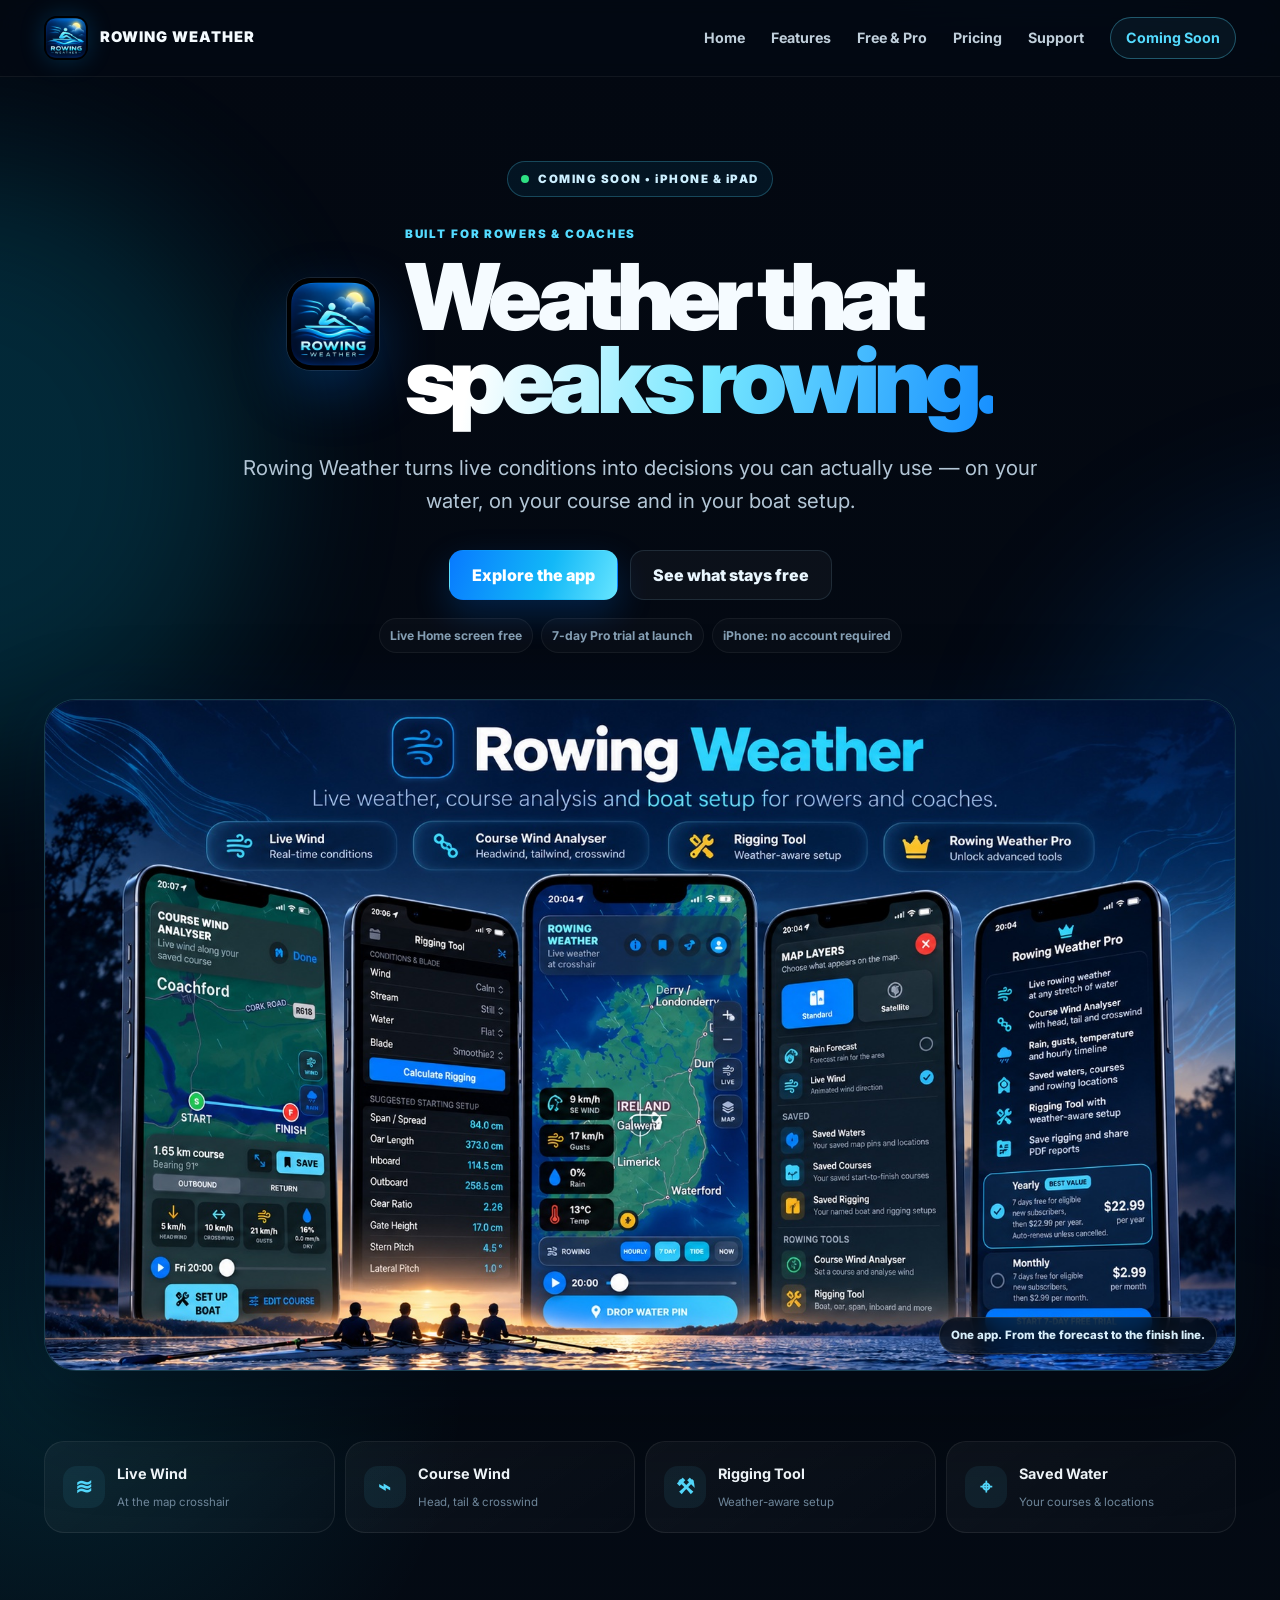
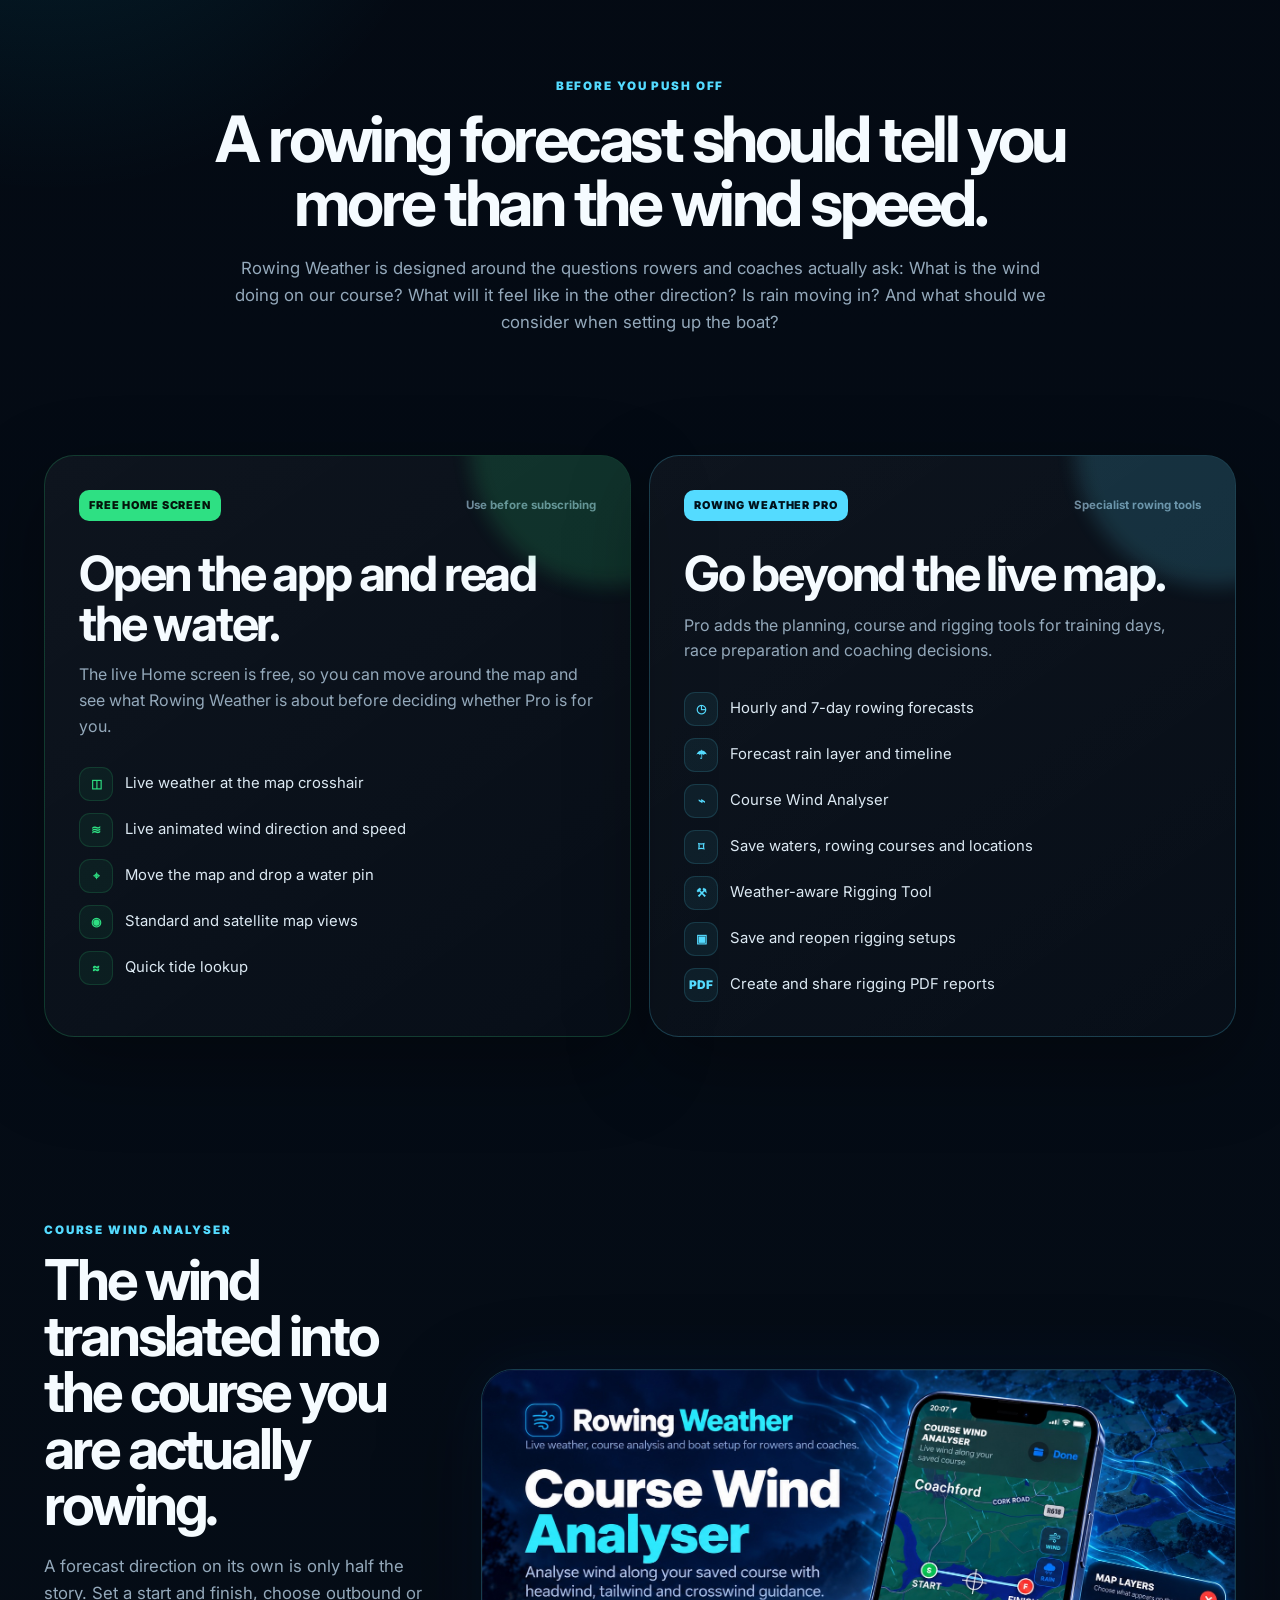
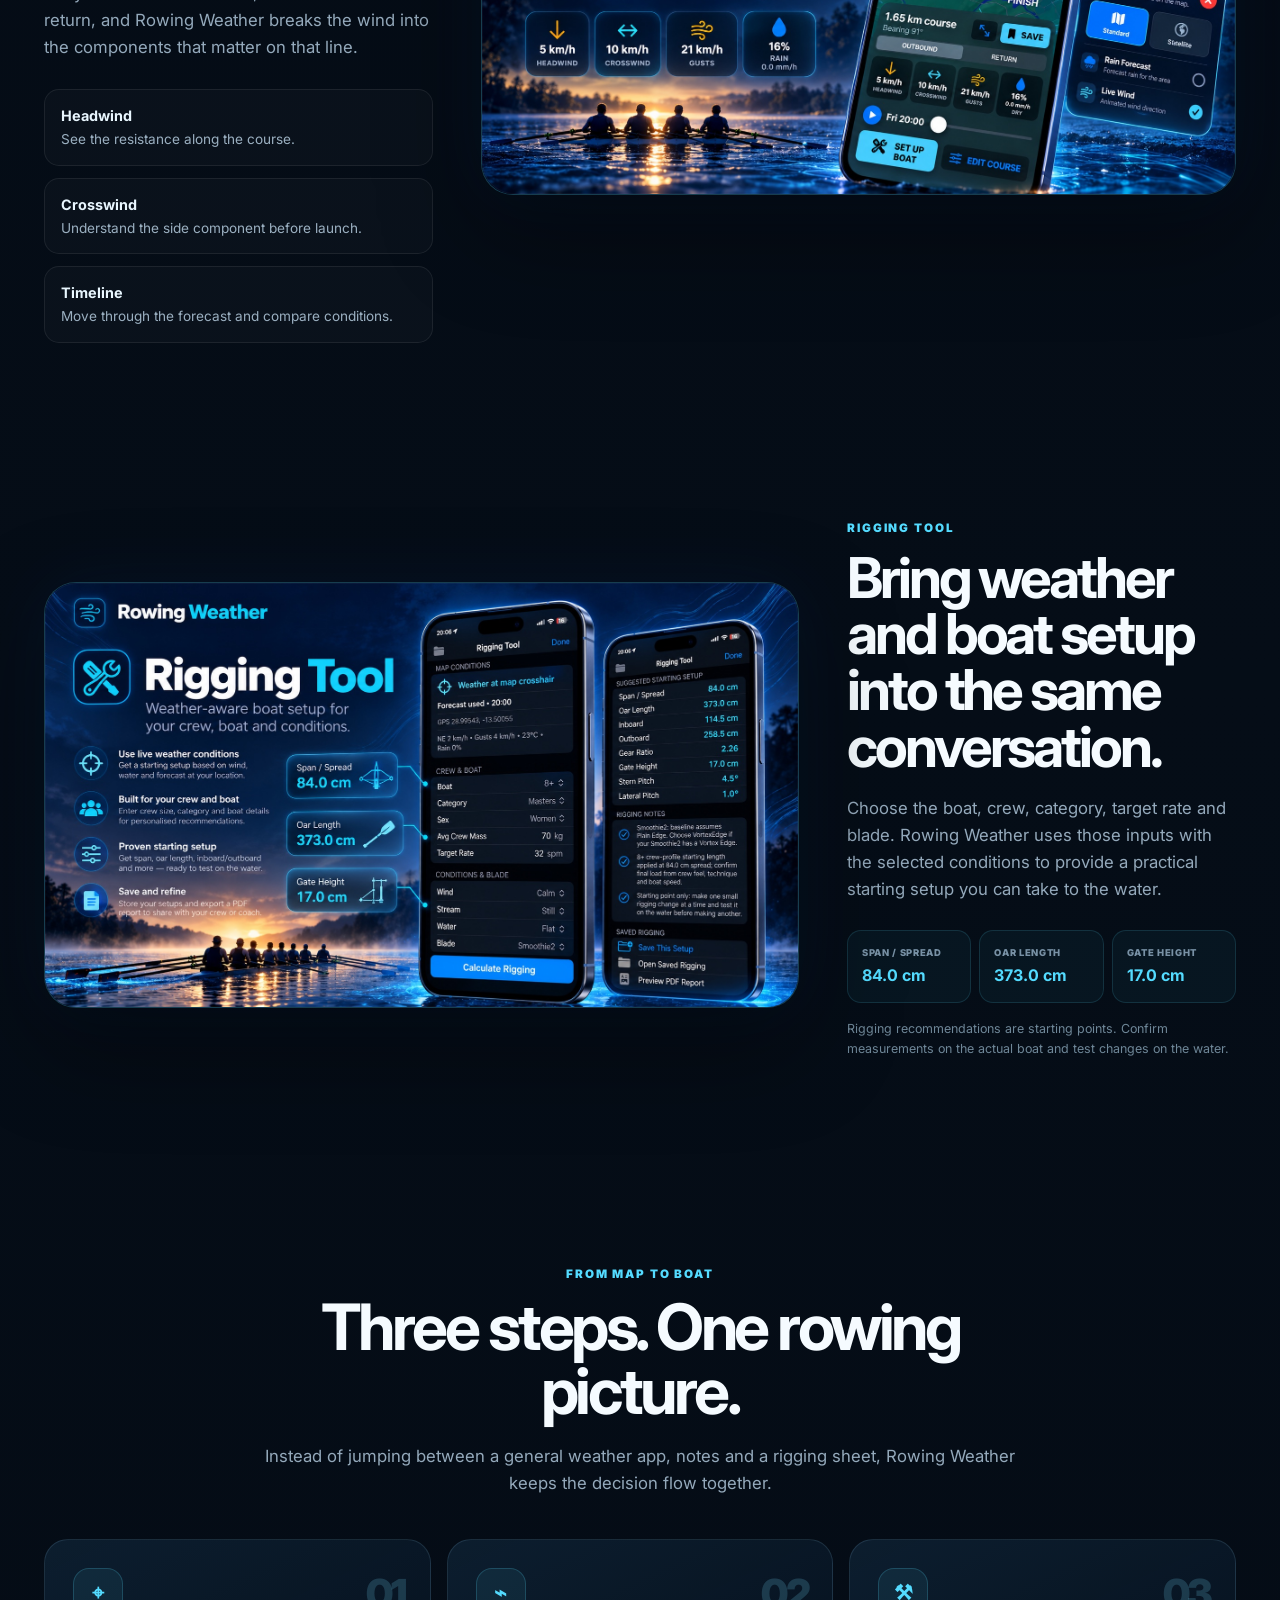
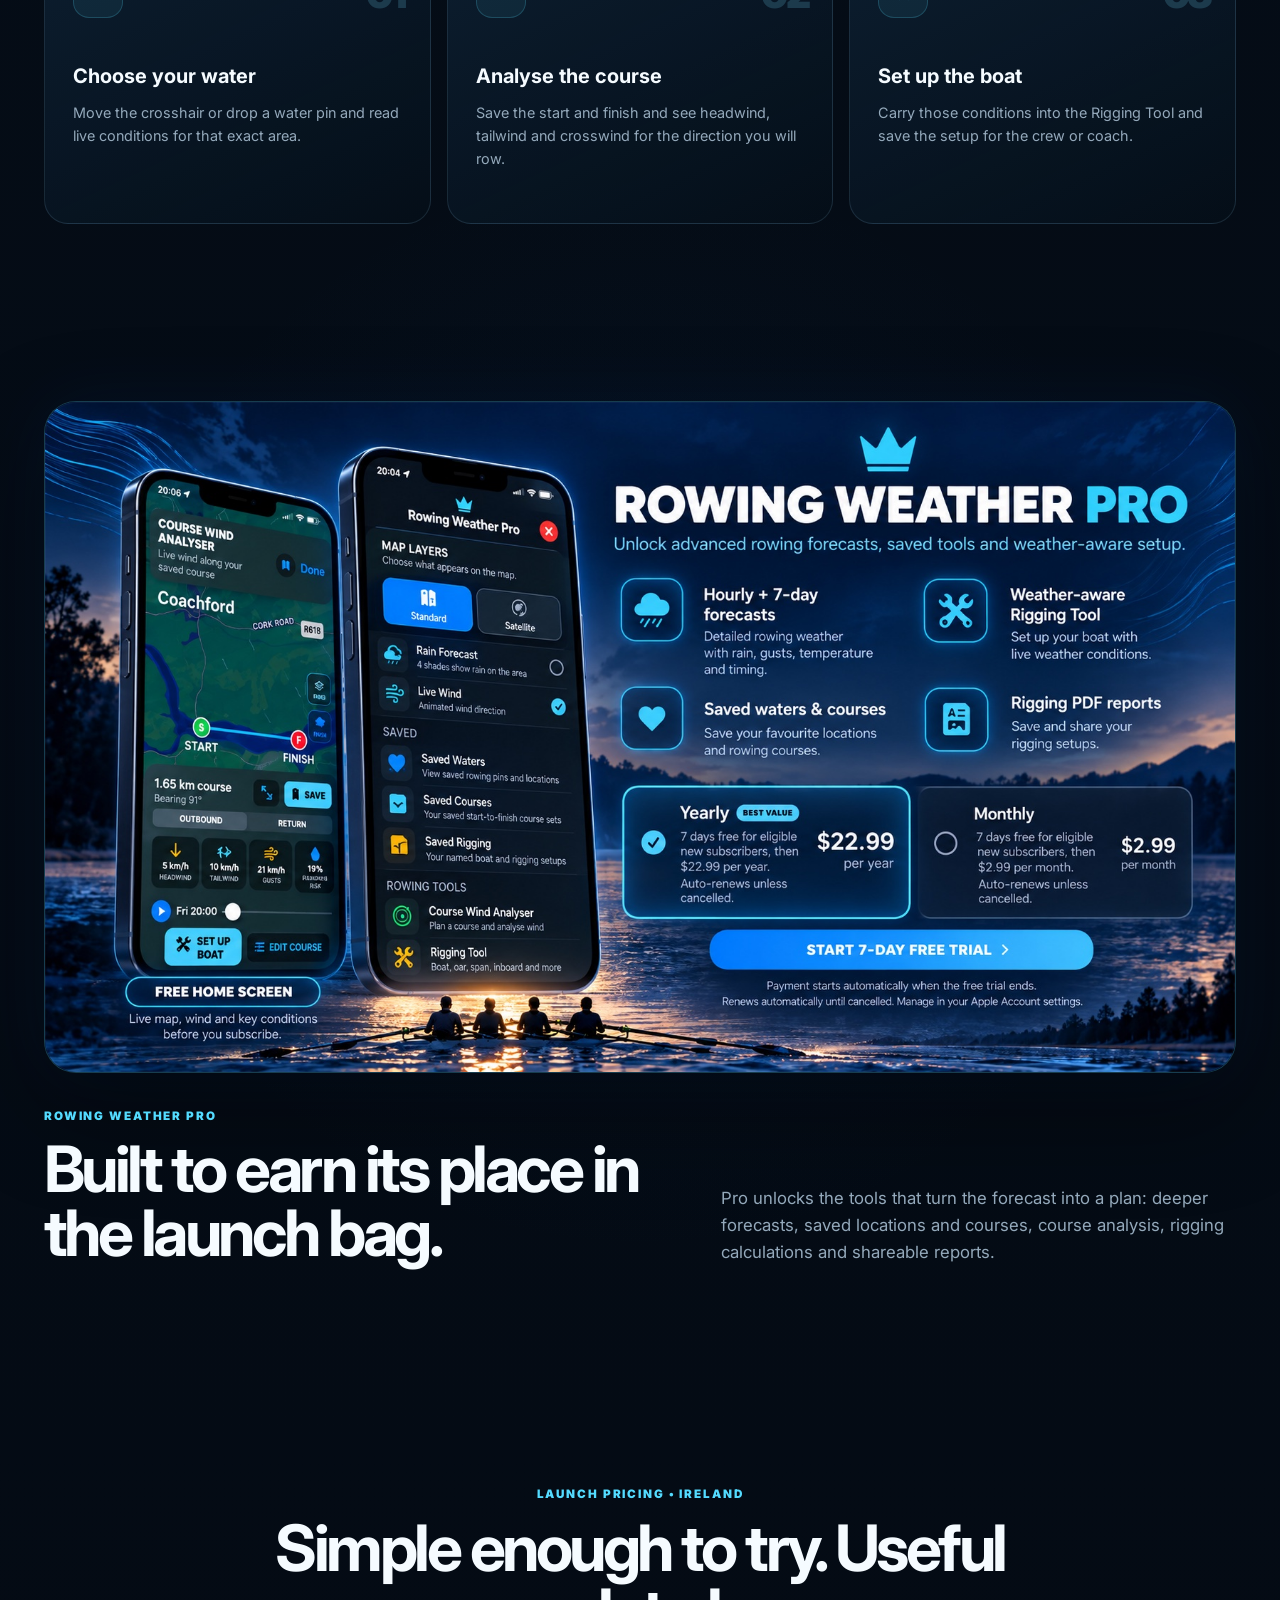
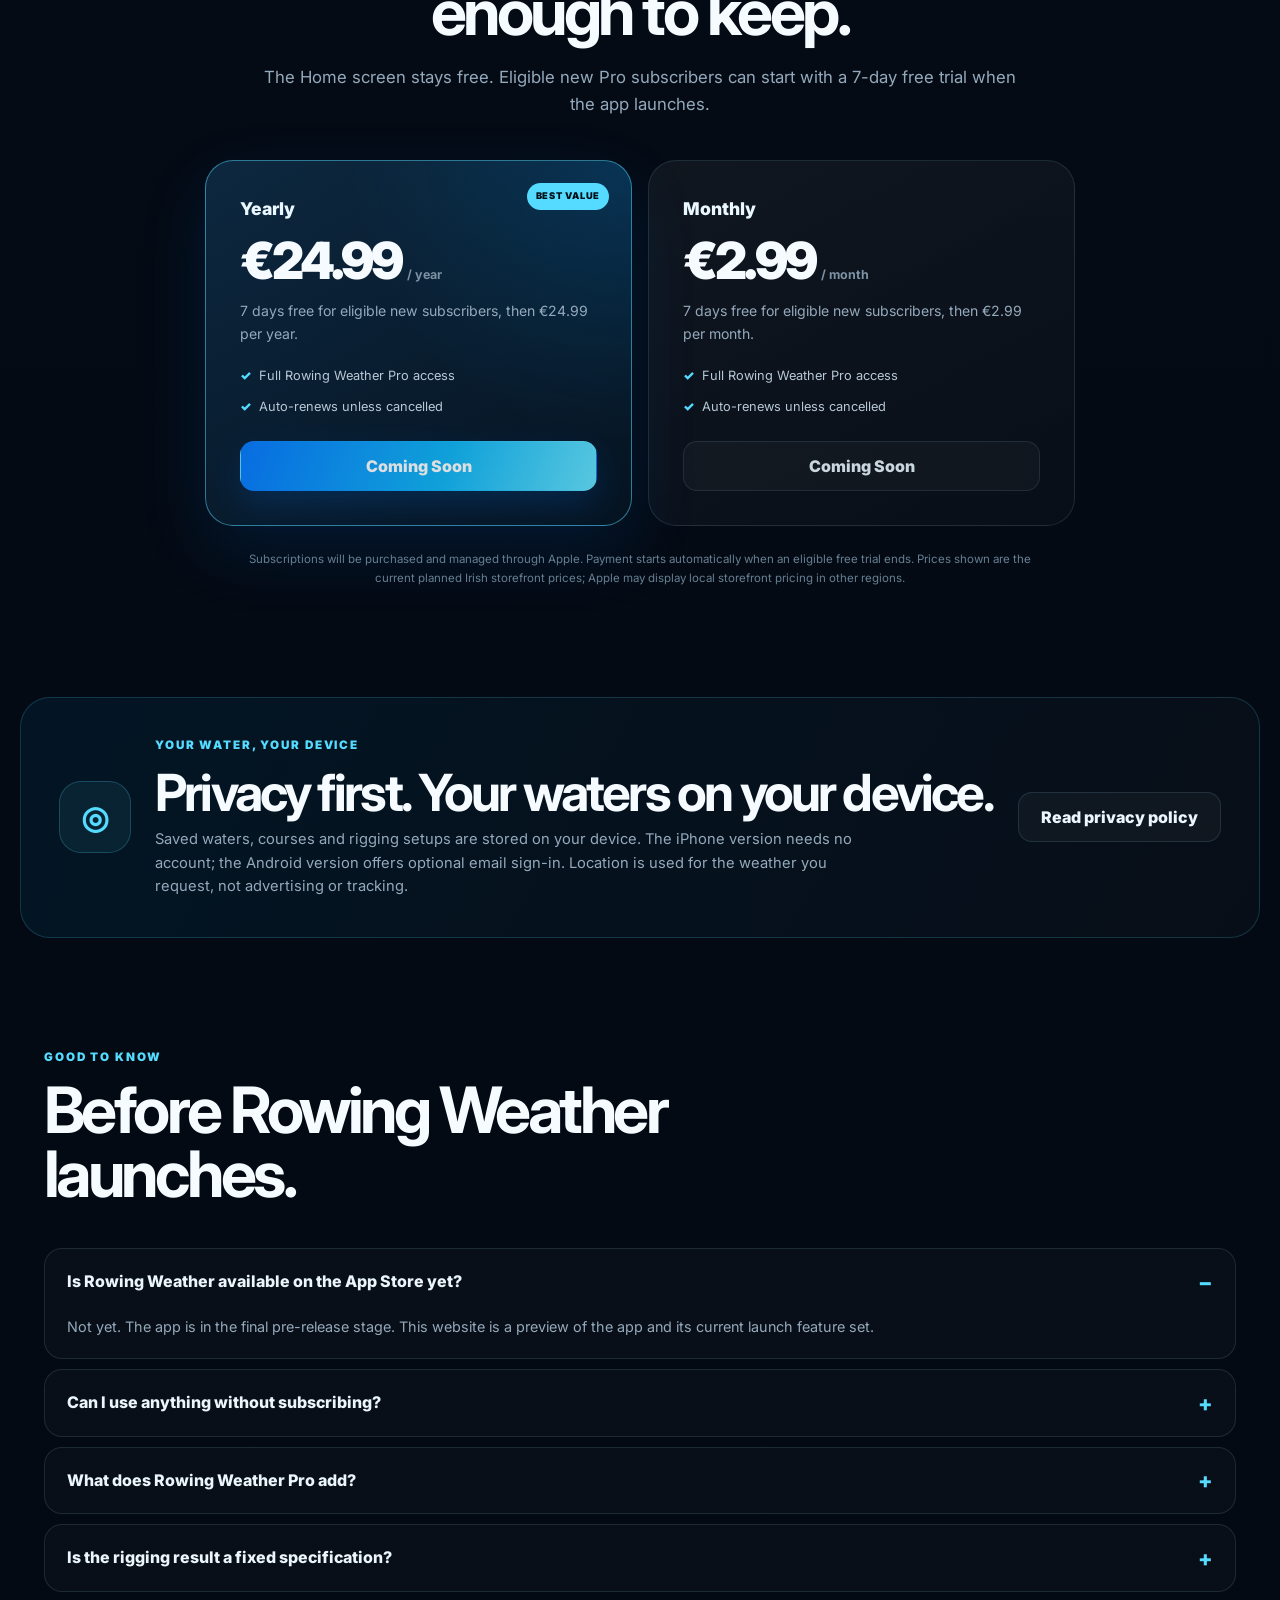
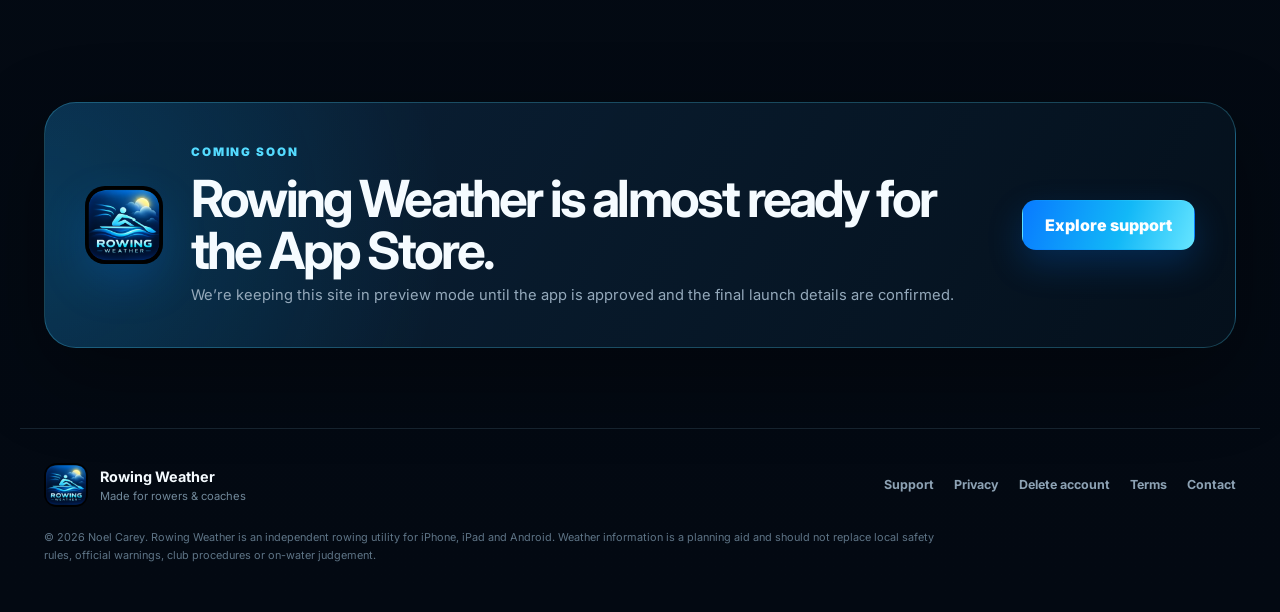
==== commit 45ff3ca5: "Update index.html for Android account privacy and deletion" ====
--- a/index.html
+++ b/index.html
@@ -57,7 +57,7 @@
         <div class="hero-facts">
           <span>Live Home screen free</span>
           <span>7-day Pro trial at launch</span>
-          <span>No Rowing Weather account required</span>
+          <span>iPhone: no account required</span>
         </div>
       </div>
 
@@ -224,8 +224,8 @@
       <div class="privacy-icon">◎</div>
       <div>
         <div class="eyebrow">YOUR WATER, YOUR DEVICE</div>
-        <h2>No Rowing Weather account required.</h2>
-        <p>Saved waters, courses and rigging setups are stored on your device. Rowing Weather uses location to centre the map and provide the weather you ask for — not for advertising or tracking.</p>
+        <h2>Privacy first. Your waters on your device.</h2>
+        <p>Saved waters, courses and rigging setups are stored on your device. The iPhone version needs no account; the Android version offers optional email sign-in. Location is used for the weather you request, not advertising or tracking.</p>
       </div>
       <a class="button secondary" href="/privacy.html">Read privacy policy</a>
     </section>
@@ -277,12 +277,12 @@
       <div class="footer-links">
         <a href="/support.html">Support</a>
         <a href="/privacy.html">Privacy</a>
+        <a href="/delete-account.html">Delete account</a>
         <a href="/terms.html">Terms</a>
         <a href="https://careywebservices.ie/contact.html">Contact</a>
       </div>
     </div>
-    <p class="footer-note">© 2026 Noel Carey. Rowing Weather is an independent rowing utility for iPhone and iPad. Weather information is a planning aid and should not replace local safety rules, official warnings, club procedures or on-water judgement.</p>
-    <p class="site-credit">Designed &amp; developed by <a href="https://careywebservices.ie/" target="_blank" rel="noopener noreferrer">Carey Web Services</a>.</p>
+    <p class="footer-note">© 2026 Noel Carey. Rowing Weather is an independent rowing utility for iPhone, iPad and Android. Weather information is a planning aid and should not replace local safety rules, official warnings, club procedures or on-water judgement.</p>
   </footer>
 
   <script src="/script.js"></script>
--- a/styles.css
+++ b/styles.css
@@ -777,6 +777,16 @@
   color:#5e7486;
   font-size:.68rem;
 }
+.site-credit{
+  margin:10px 0 0;
+  color:#526a7d;
+  font-size:.67rem;
+}
+.site-credit a{
+  color:#7ea8be;
+  font-weight:700;
+}
+.site-credit a:hover{color:var(--cyan)}
 
 .legal{
   max-width:900px;
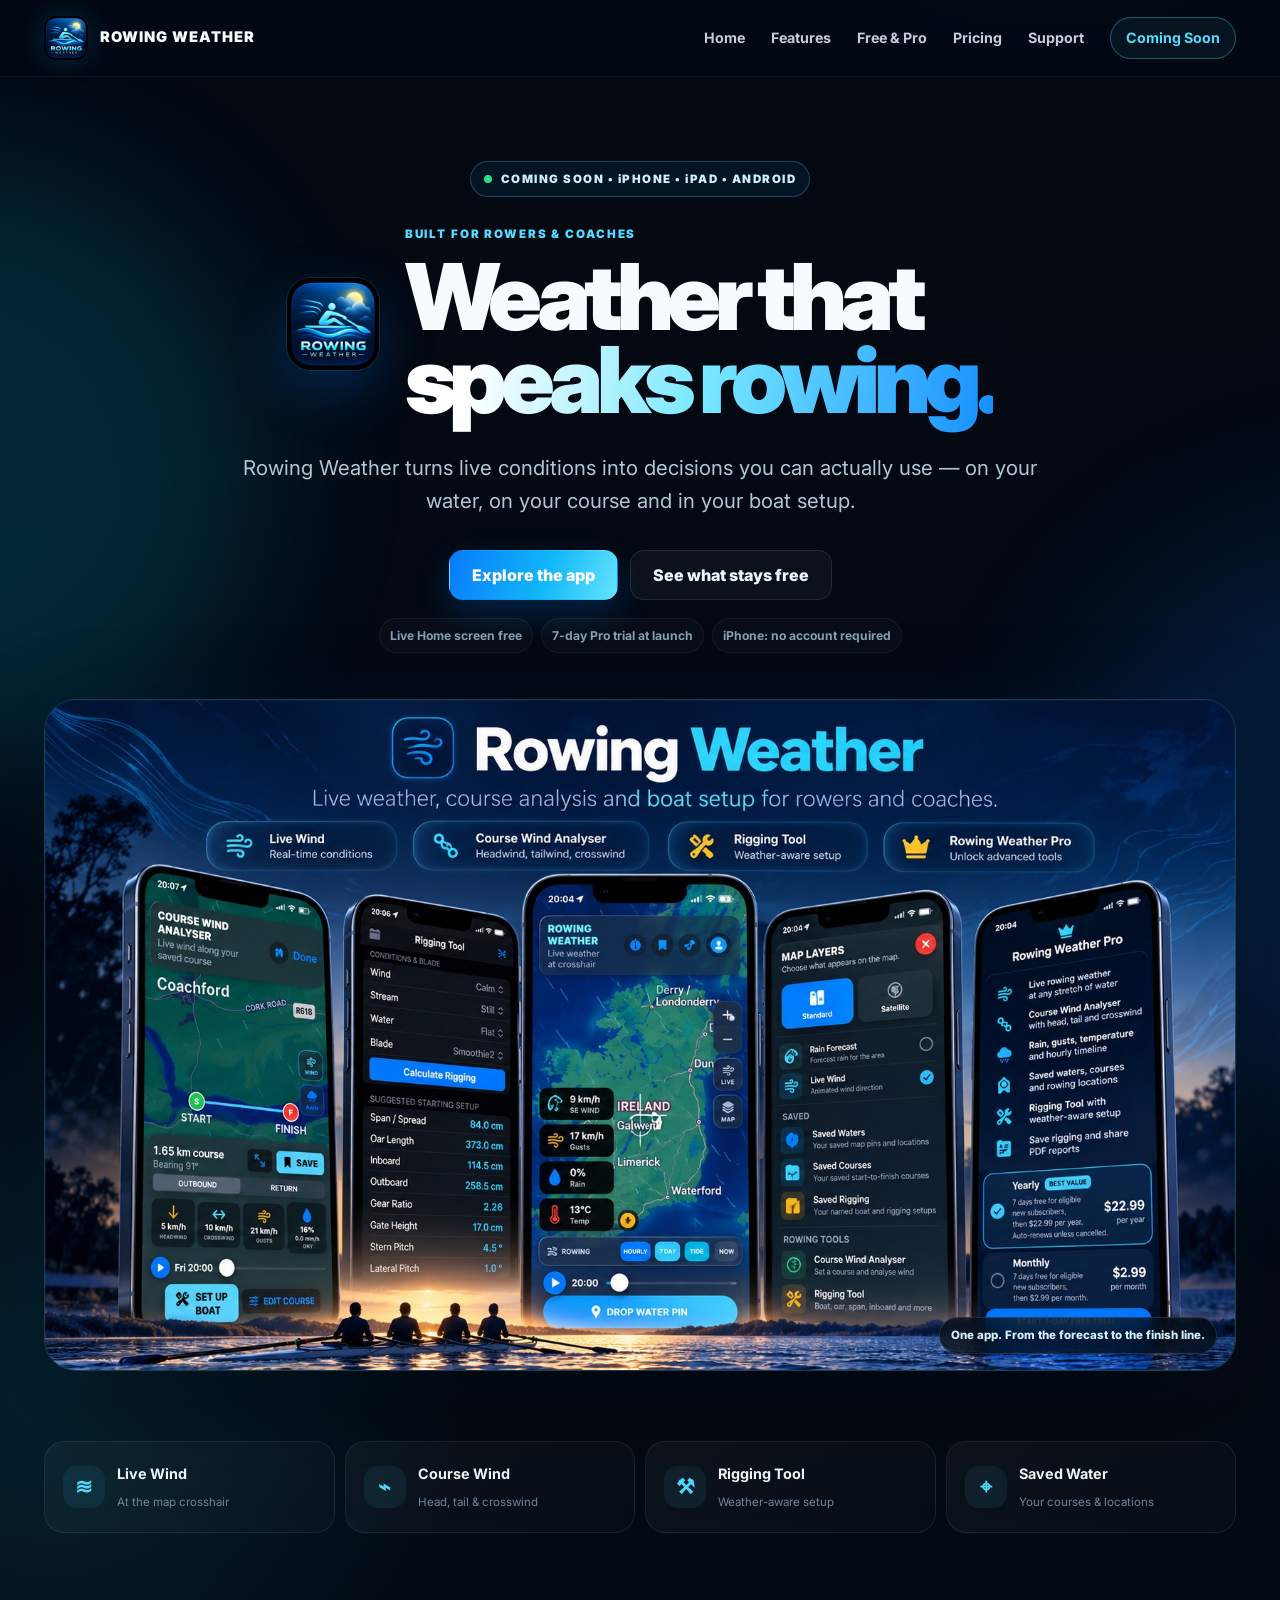
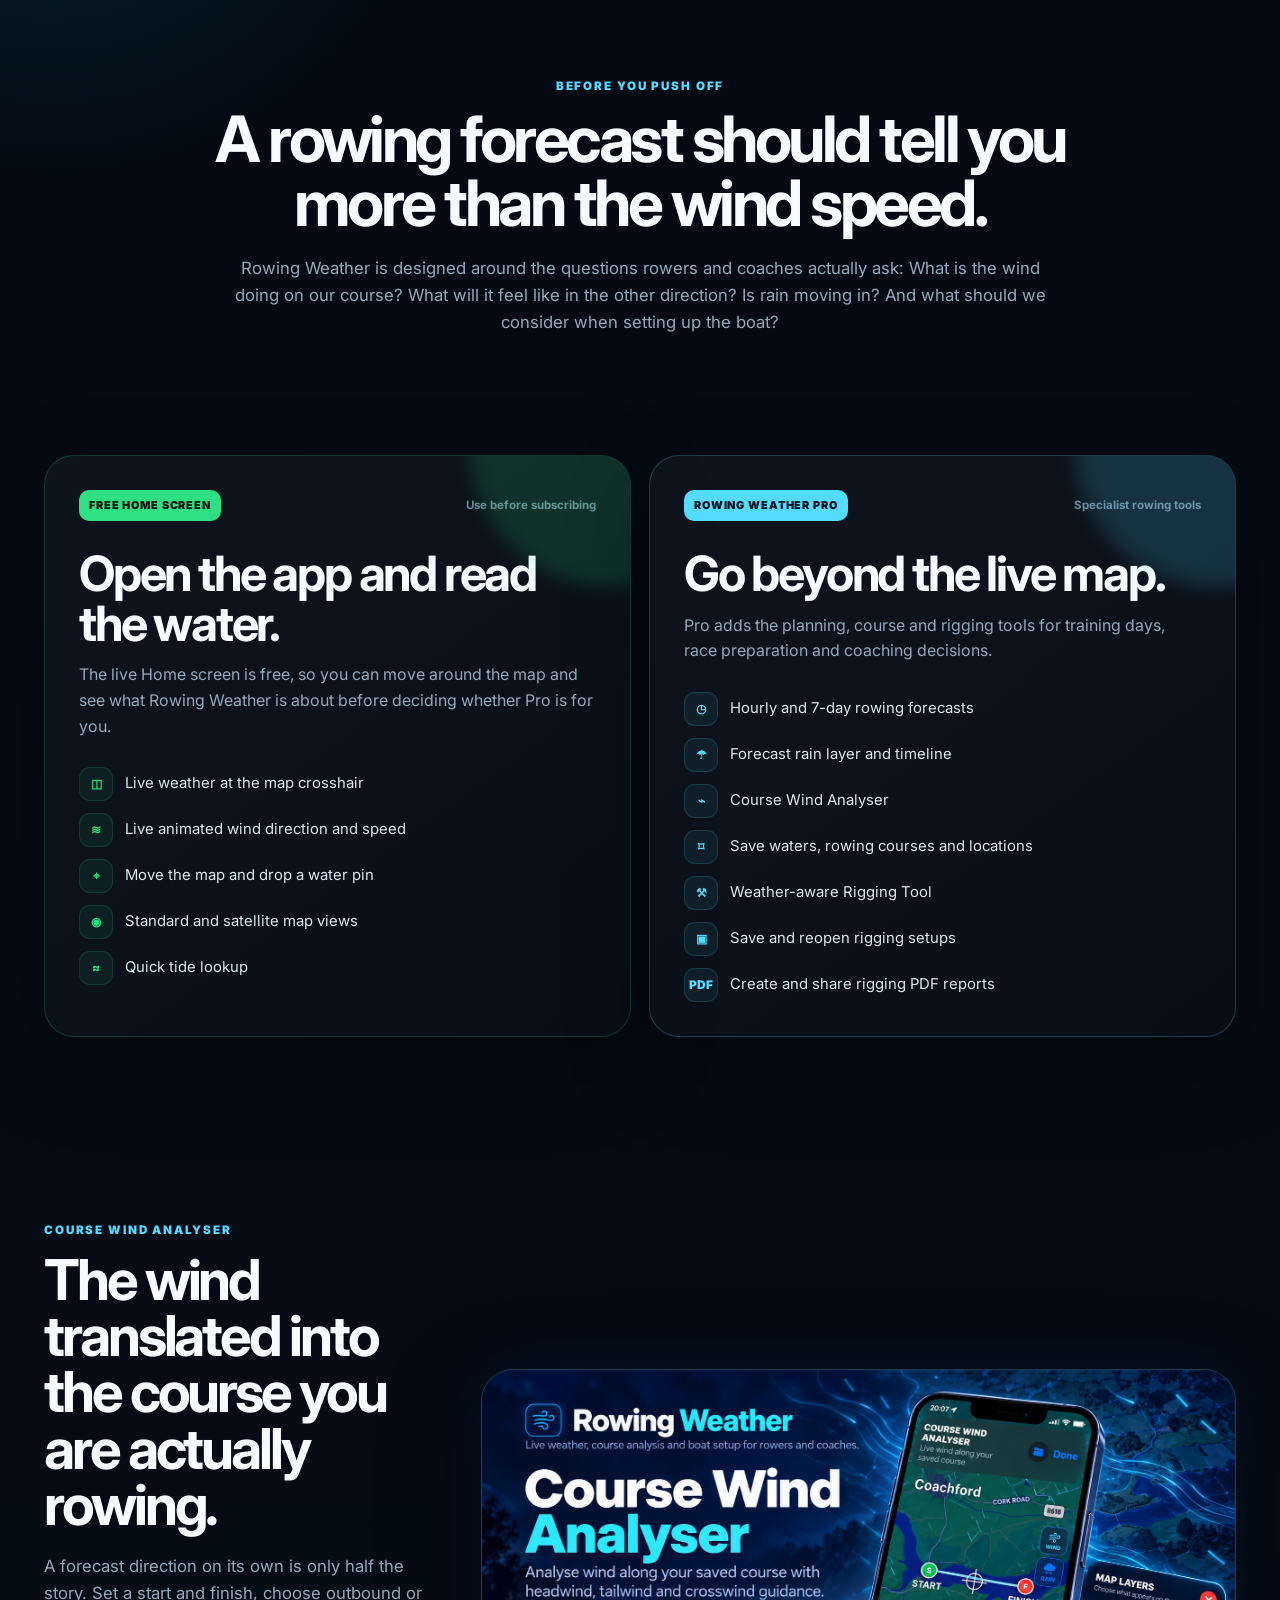
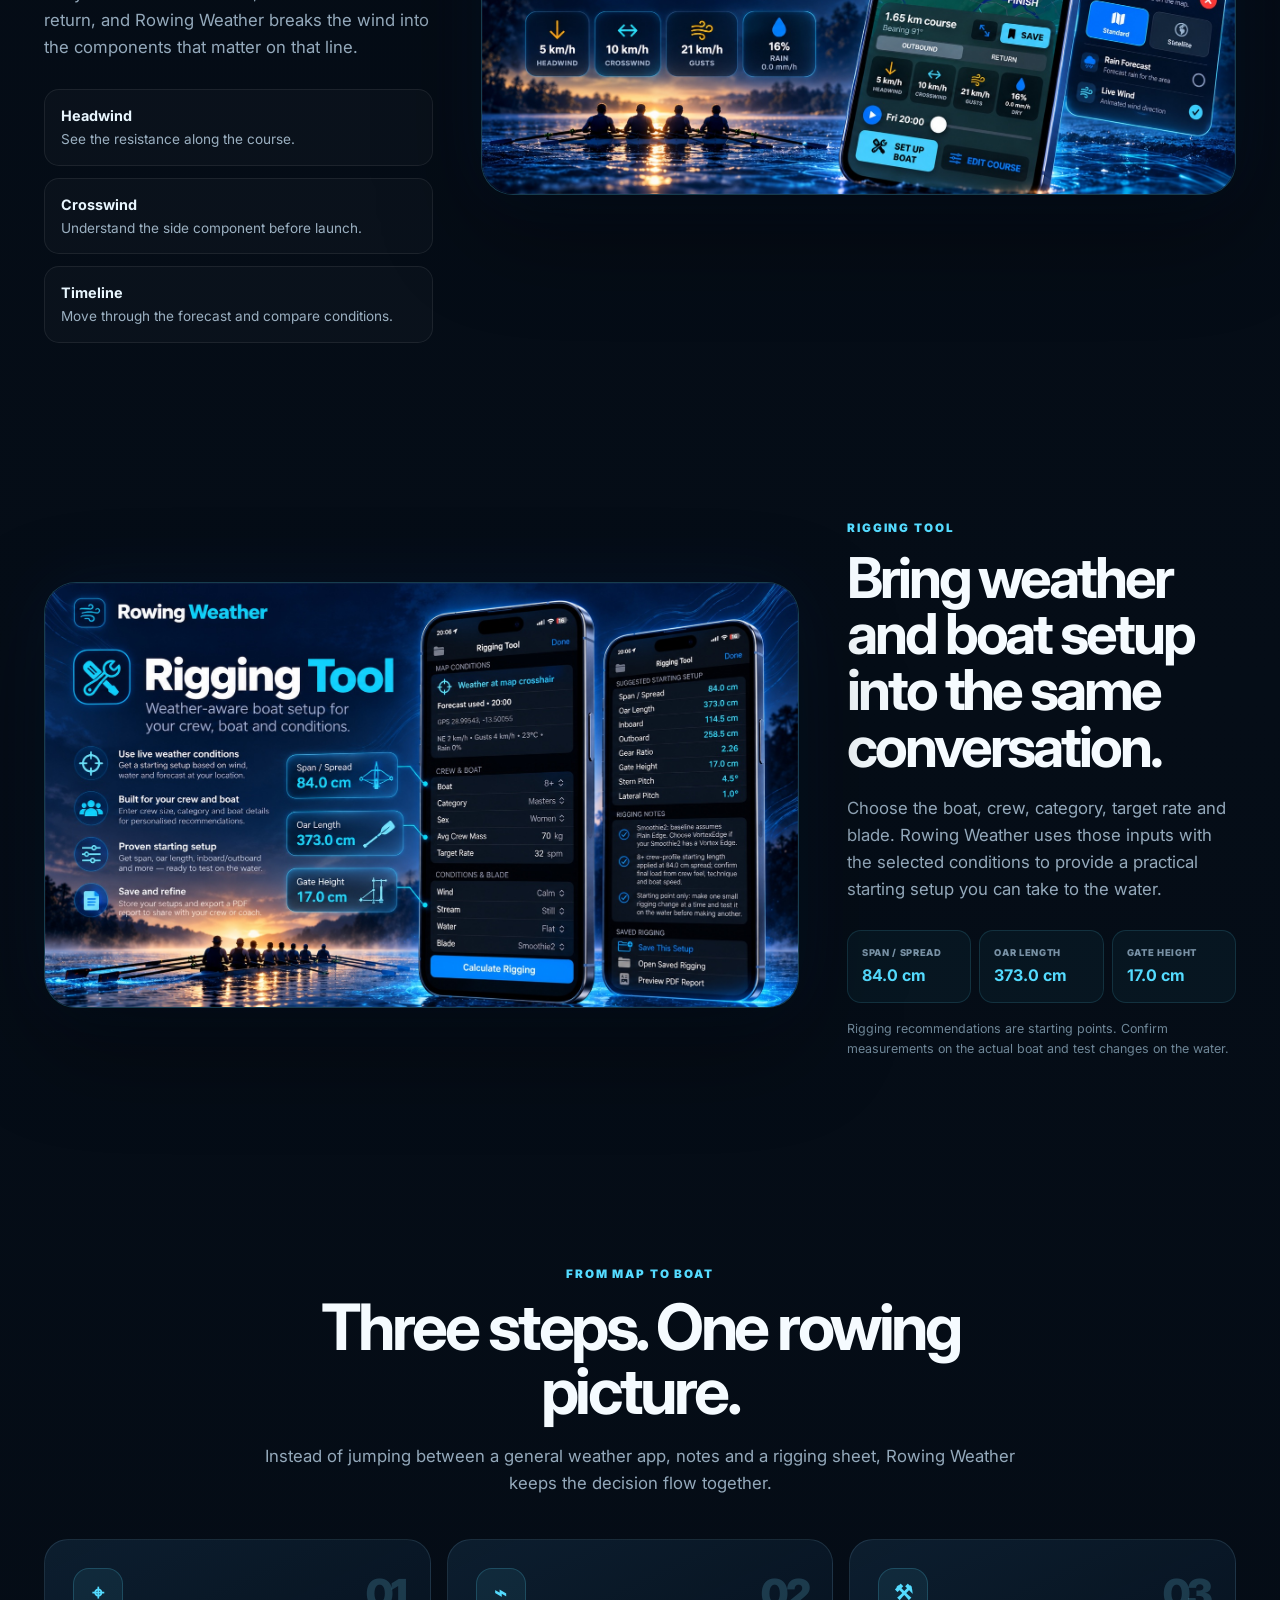
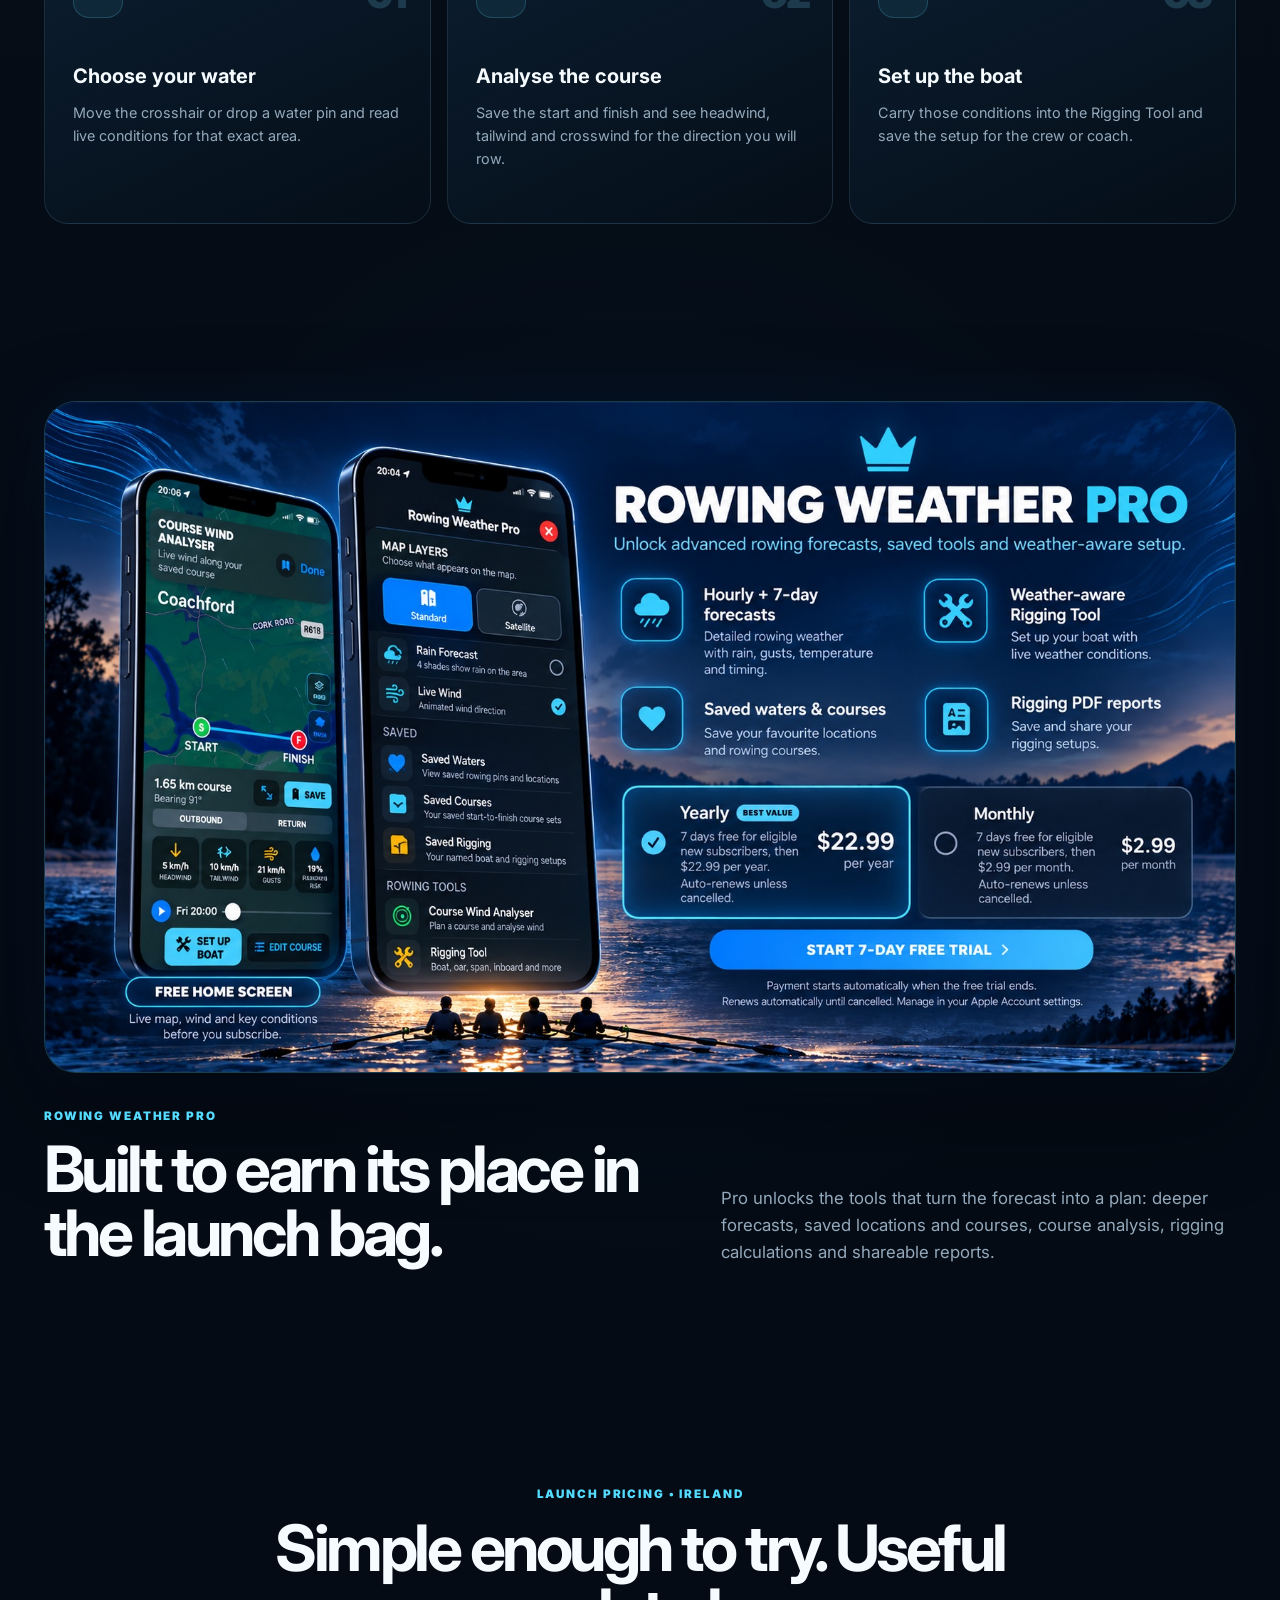
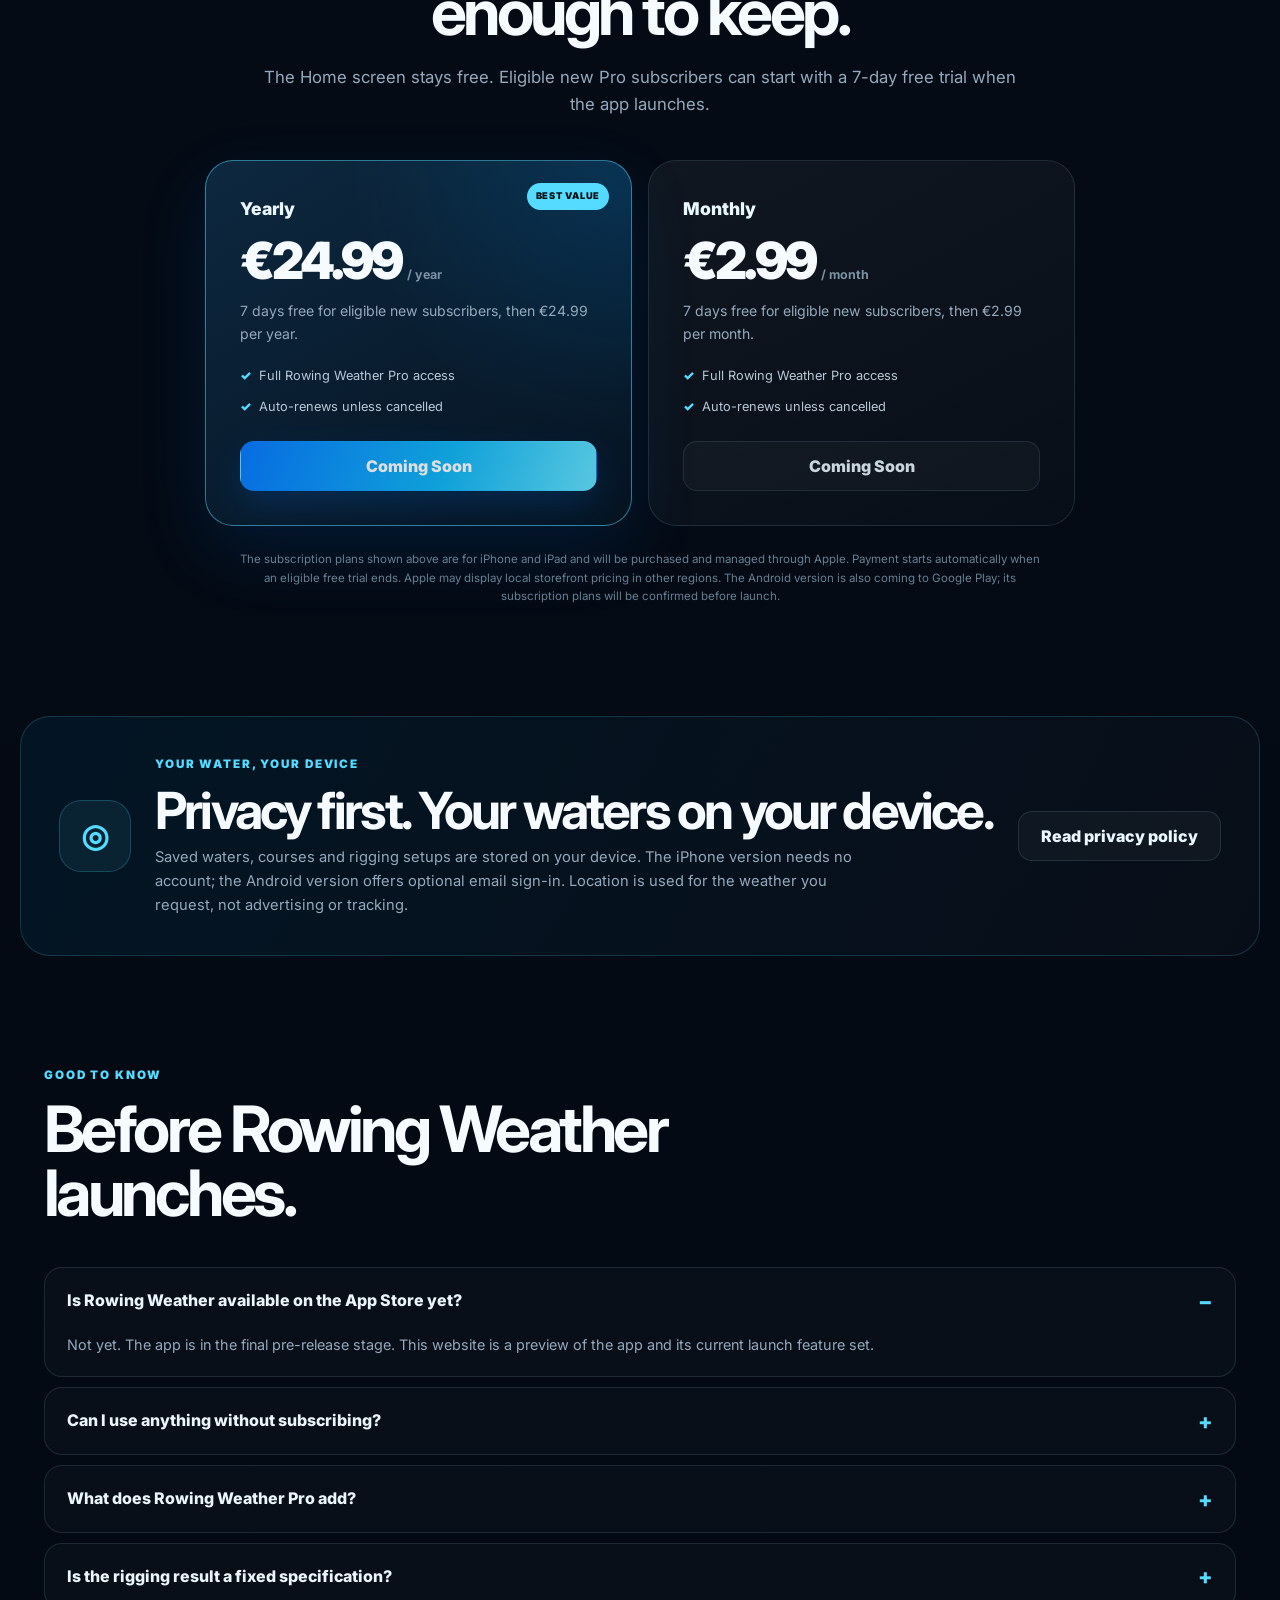
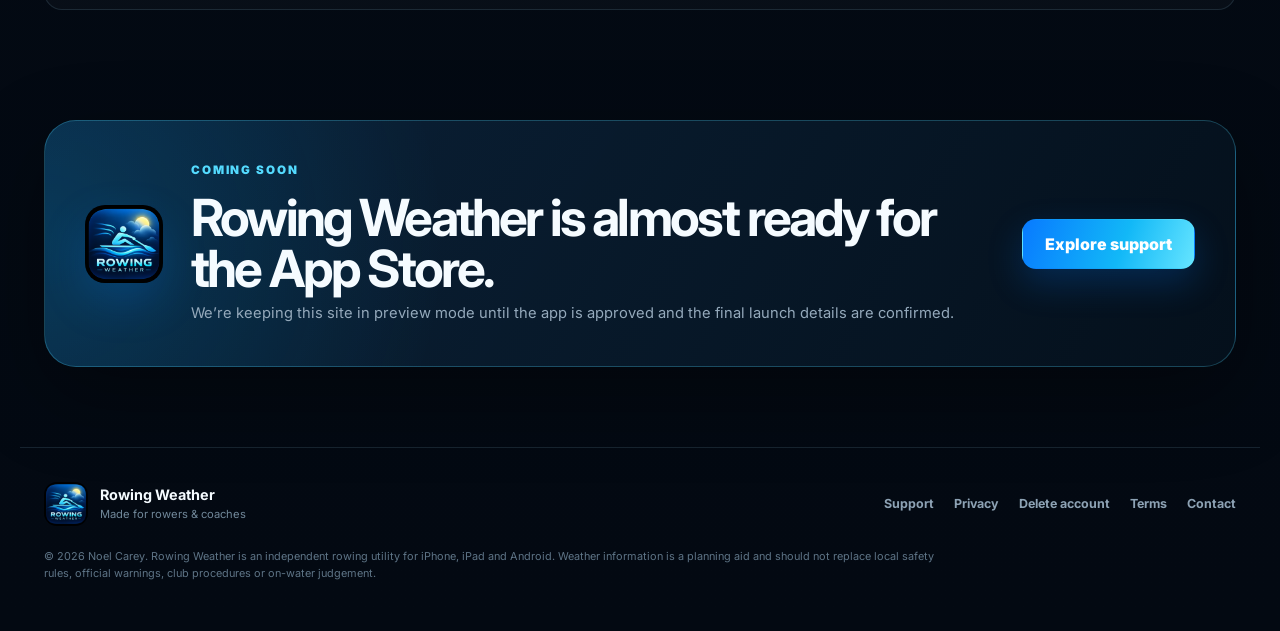
==== commit 41241387: "Clarify Android coming soon and platform-specific subscriptions in index.html" ====
--- a/index.html
+++ b/index.html
@@ -4,7 +4,7 @@
   <meta charset="utf-8">
   <meta name="viewport" content="width=device-width,initial-scale=1">
   <title>Rowing Weather — Coming Soon for Rowers & Coaches</title>
-  <meta name="description" content="Rowing Weather is a purpose-built iPhone and iPad app for rowers and coaches with live rowing weather, course wind analysis, saved waters and weather-aware rigging tools. Coming soon.">
+  <meta name="description" content="Rowing Weather is a purpose-built iPhone, iPad and Android app for rowers and coaches with live rowing weather, course wind analysis, saved waters and weather-aware rigging tools. Coming soon.">
   <meta name="robots" content="noindex,nofollow,noarchive">
   <meta name="theme-color" content="#04101d">
   <meta property="og:title" content="Rowing Weather — Coming Soon">
@@ -41,7 +41,7 @@
   <main>
     <section class="hero">
       <div class="hero-copy reveal">
-        <div class="launch-badge"><span class="pulse-dot"></span> COMING SOON • iPHONE & iPAD</div>
+        <div class="launch-badge"><span class="pulse-dot"></span> COMING SOON • iPHONE • iPAD • ANDROID</div>
         <div class="hero-brand-lockup">
           <img src="/assets/app-icon.png" alt="Rowing Weather app icon" width="92" height="92">
           <div>
@@ -217,7 +217,7 @@
           <span class="button secondary disabled-button">Coming Soon</span>
         </article>
       </div>
-      <p class="subscription-copy reveal">Subscriptions will be purchased and managed through Apple. Payment starts automatically when an eligible free trial ends. Prices shown are the current planned Irish storefront prices; Apple may display local storefront pricing in other regions.</p>
+      <p class="subscription-copy reveal">The subscription plans shown above are for iPhone and iPad and will be purchased and managed through Apple. Payment starts automatically when an eligible free trial ends. Apple may display local storefront pricing in other regions. The Android version is also coming to Google Play; its subscription plans will be confirmed before launch.</p>
     </section>
 
     <section class="section privacy-callout reveal">
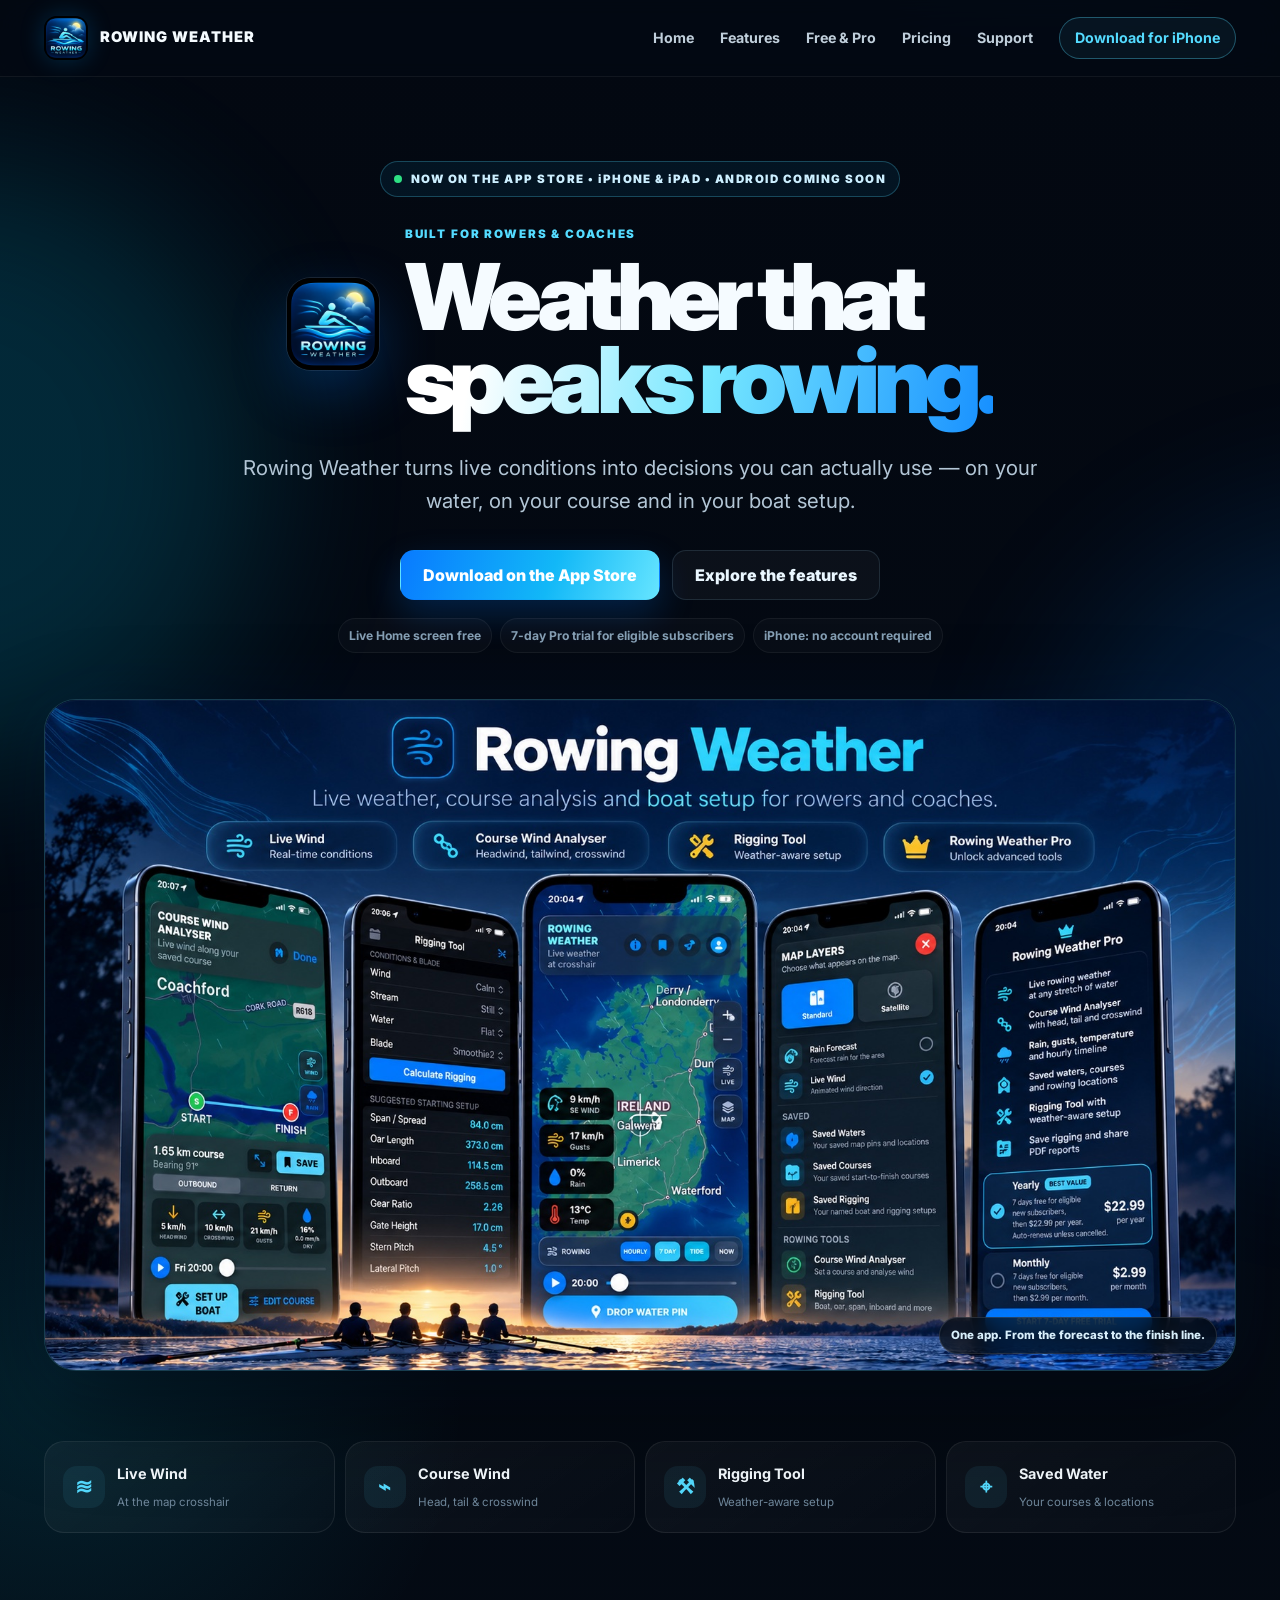
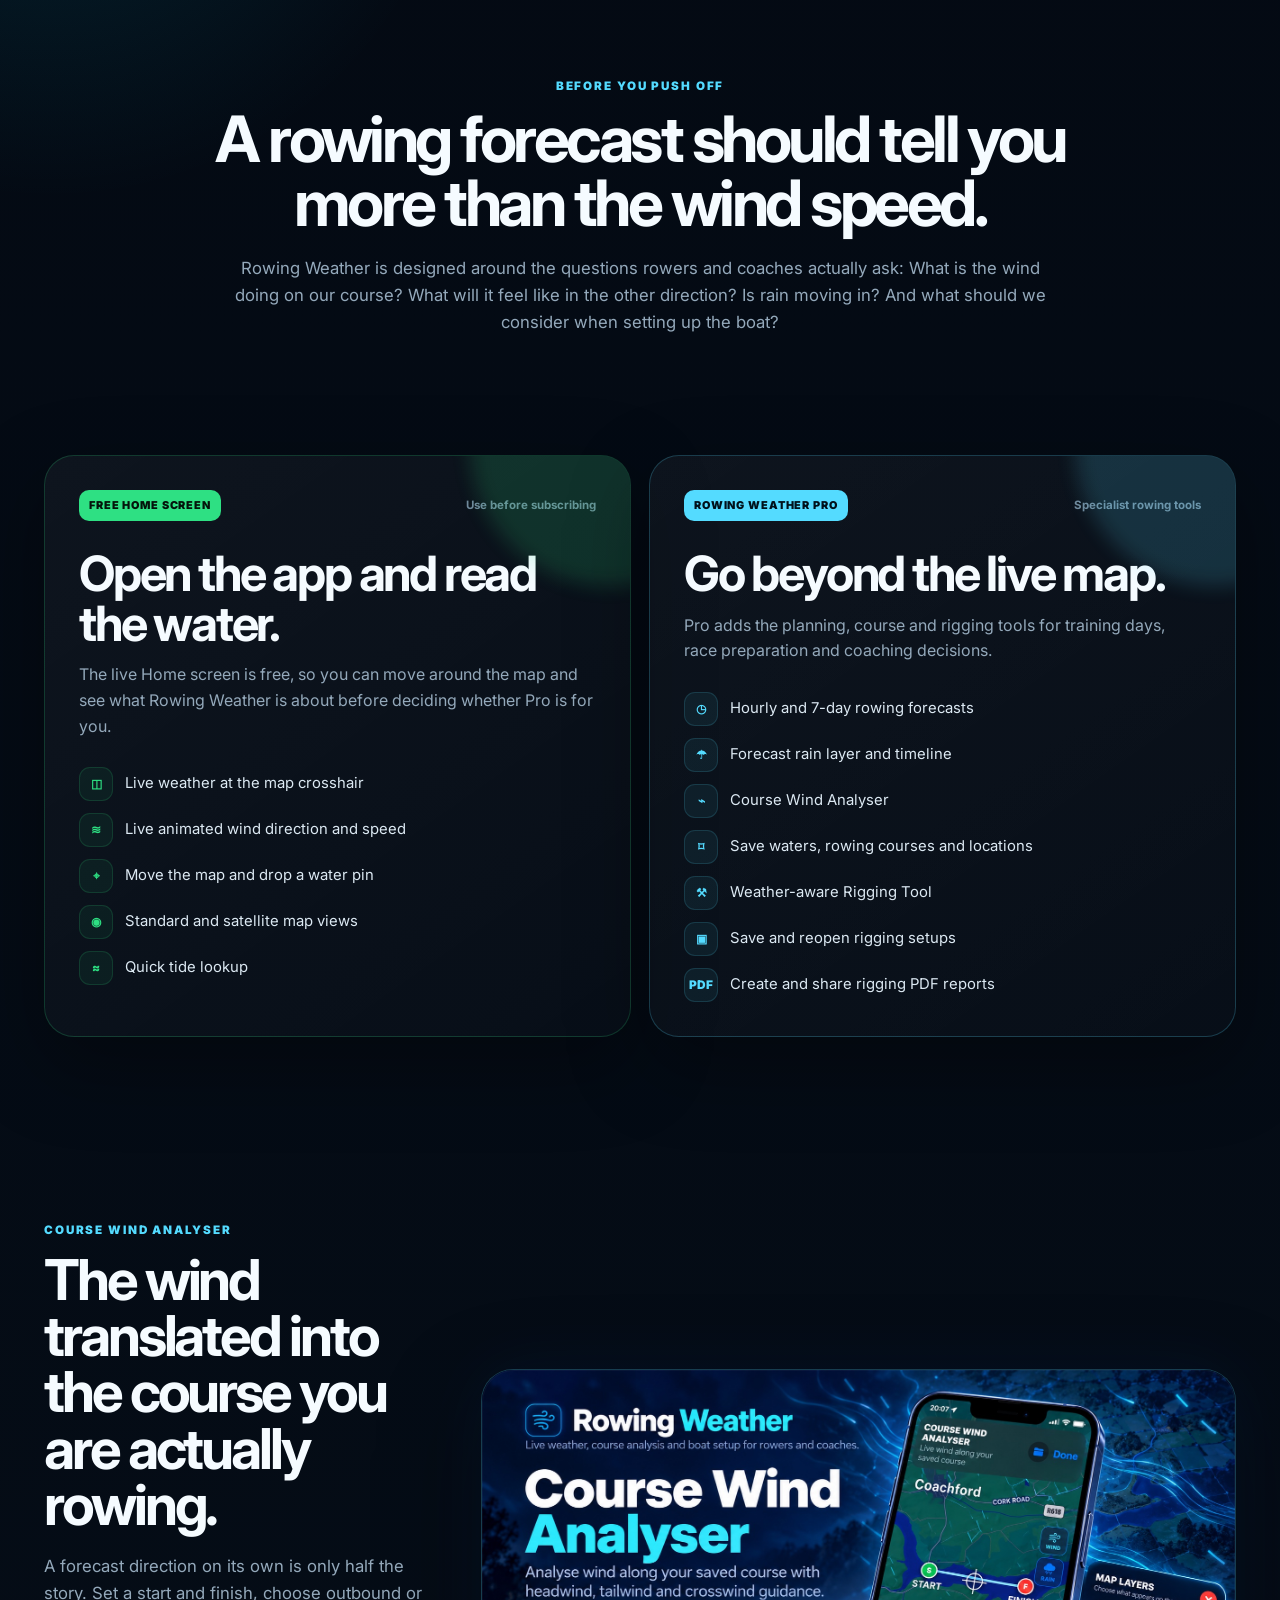
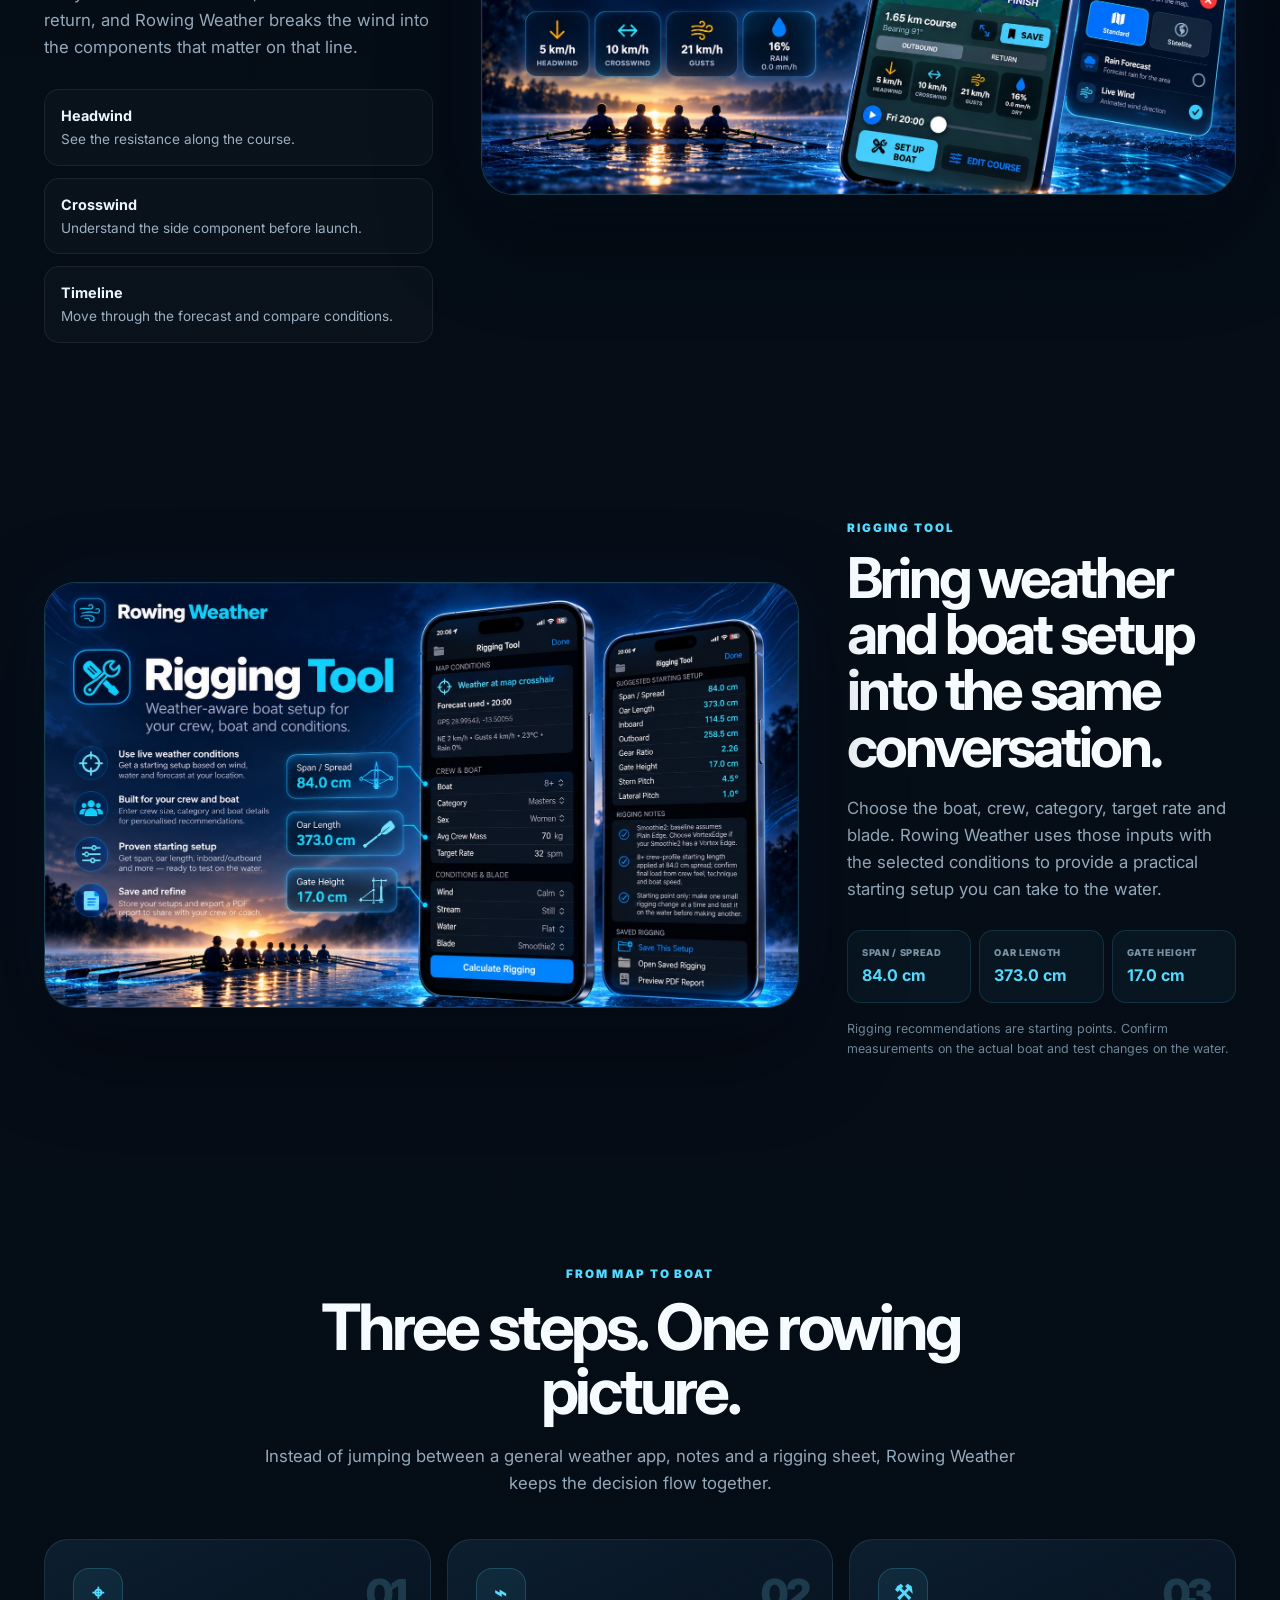
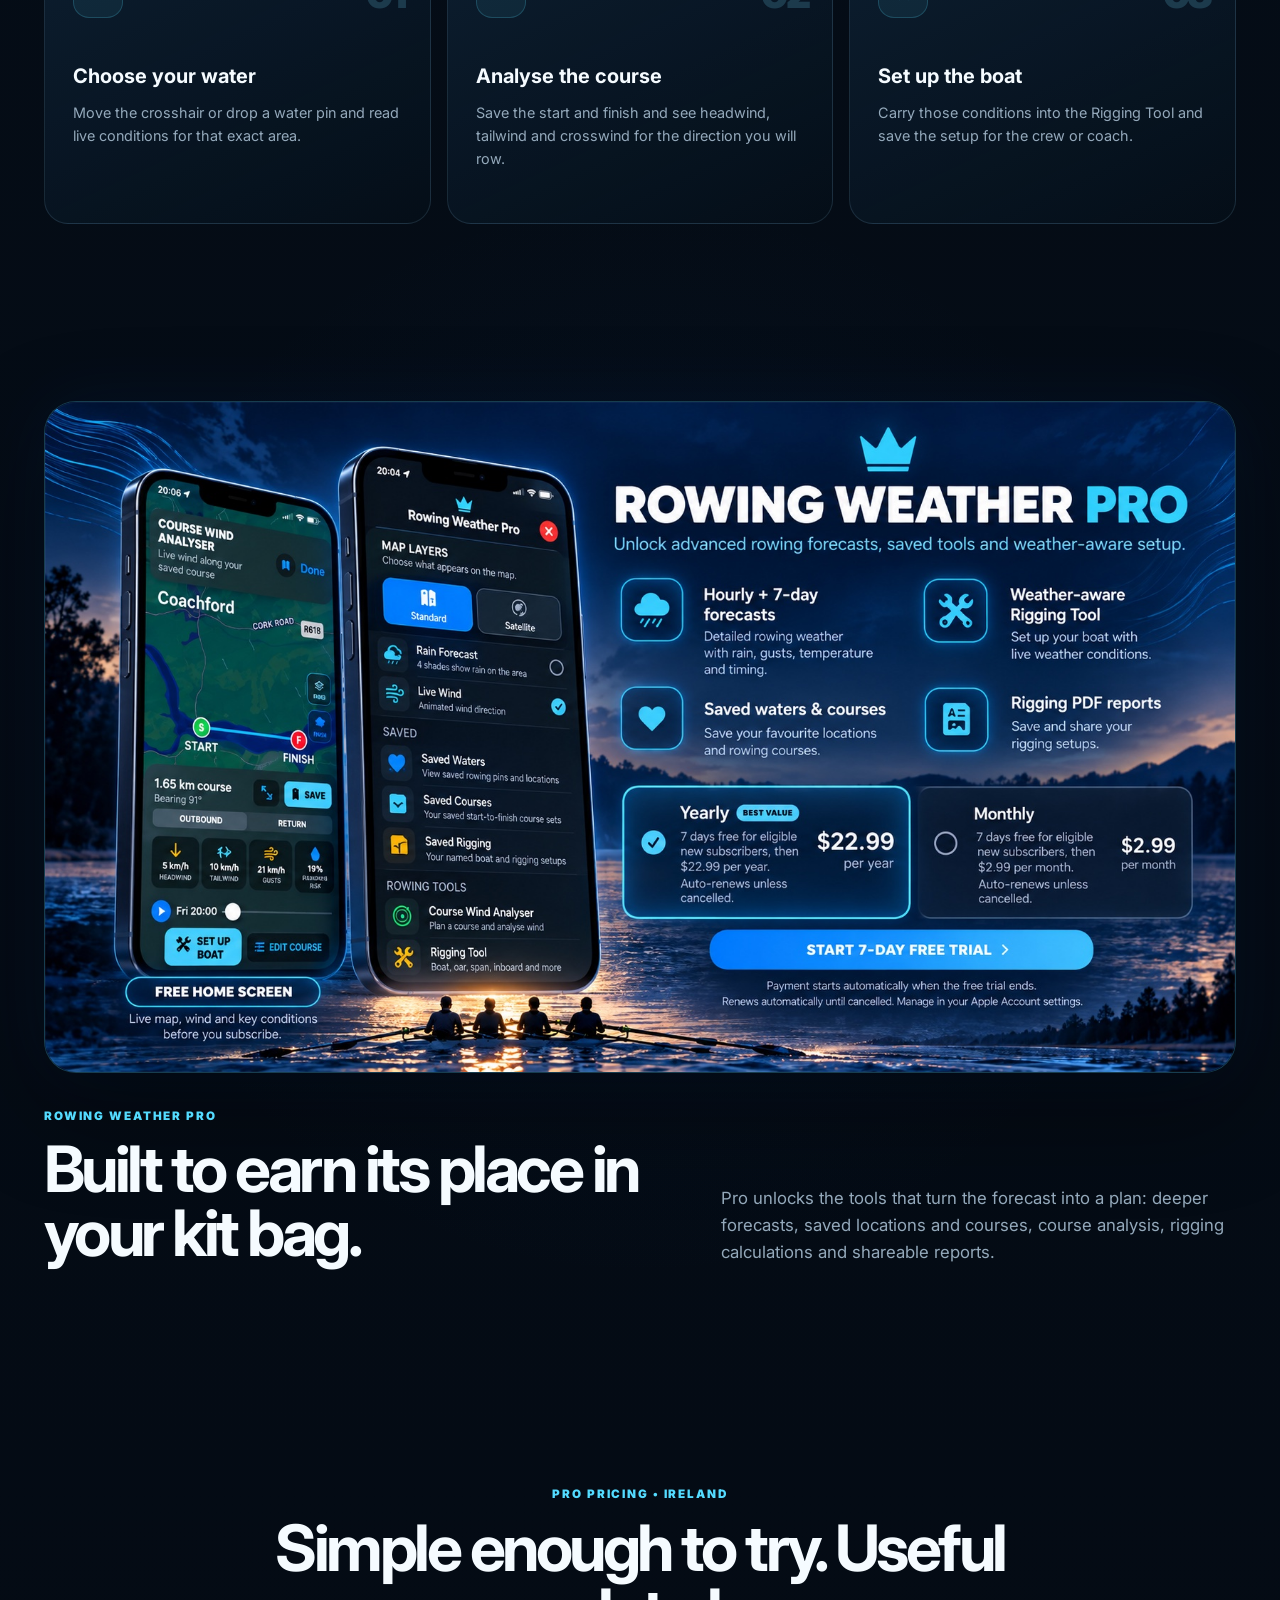
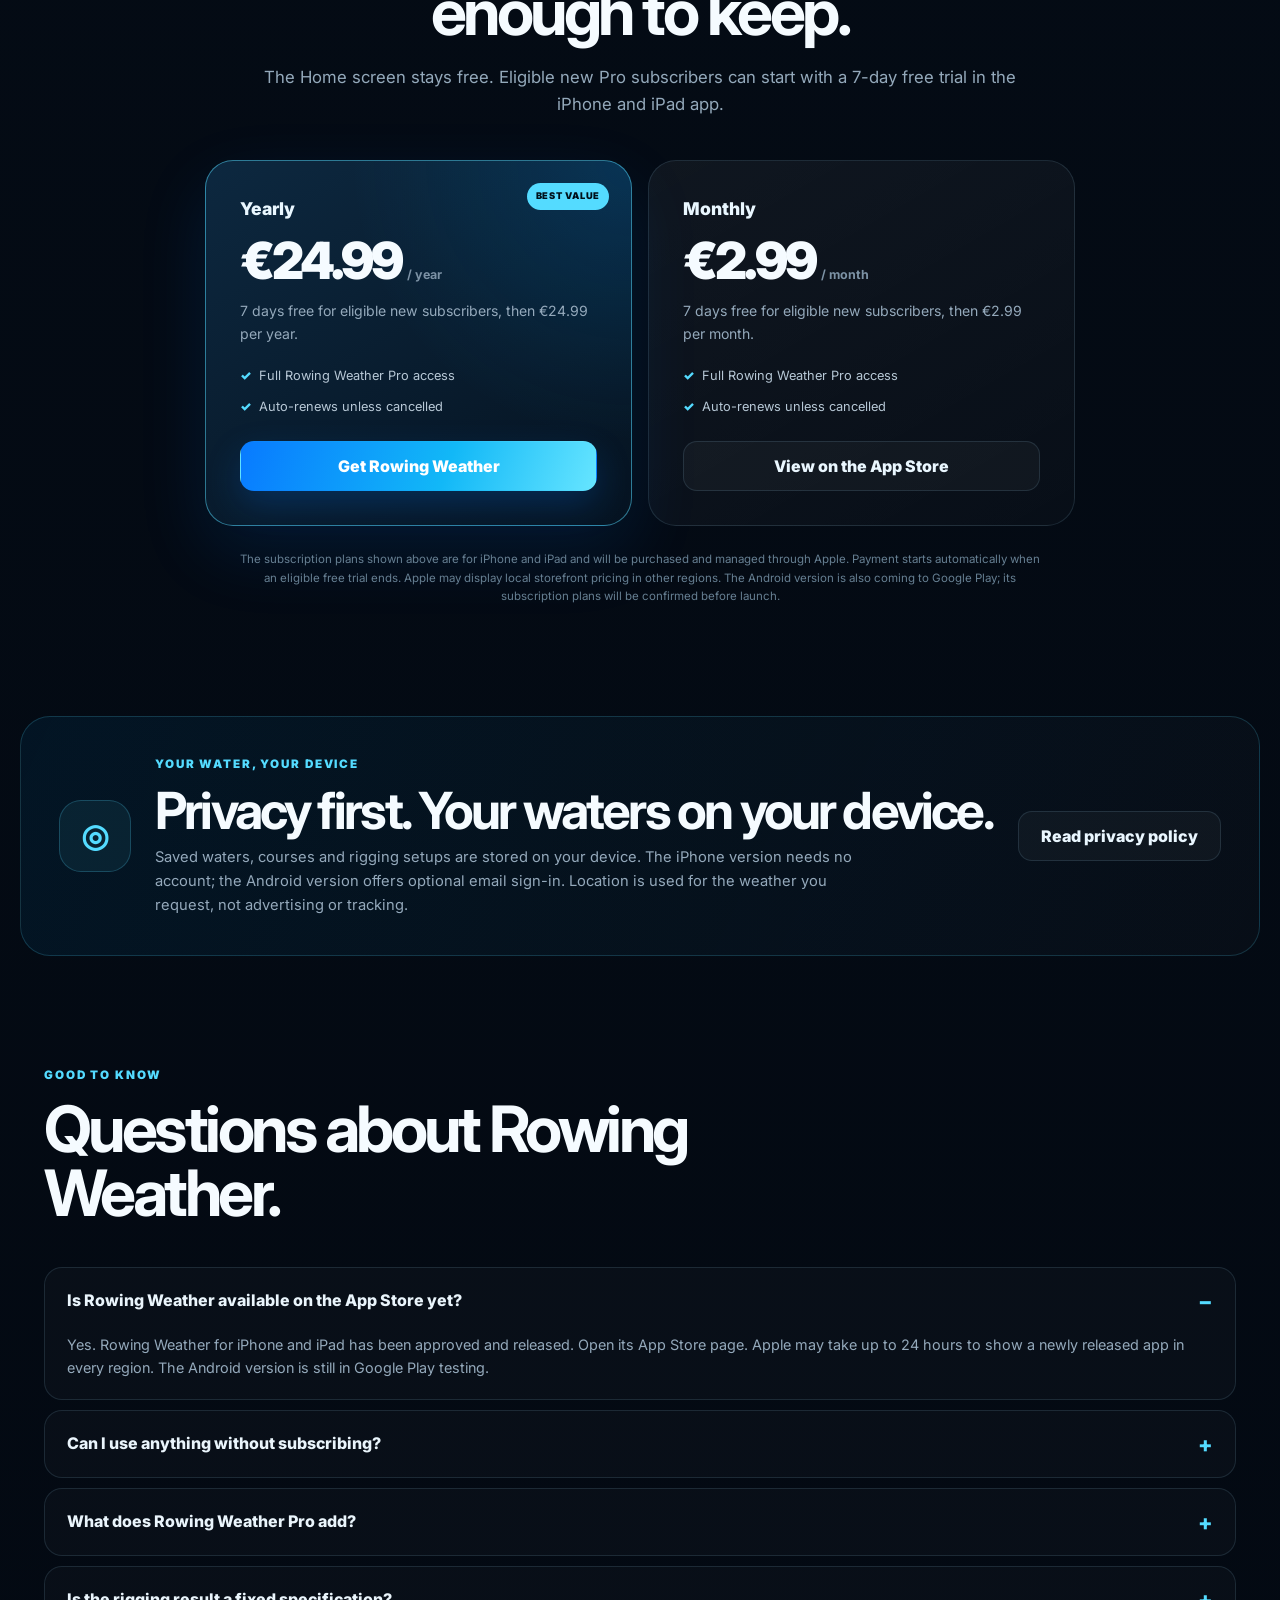
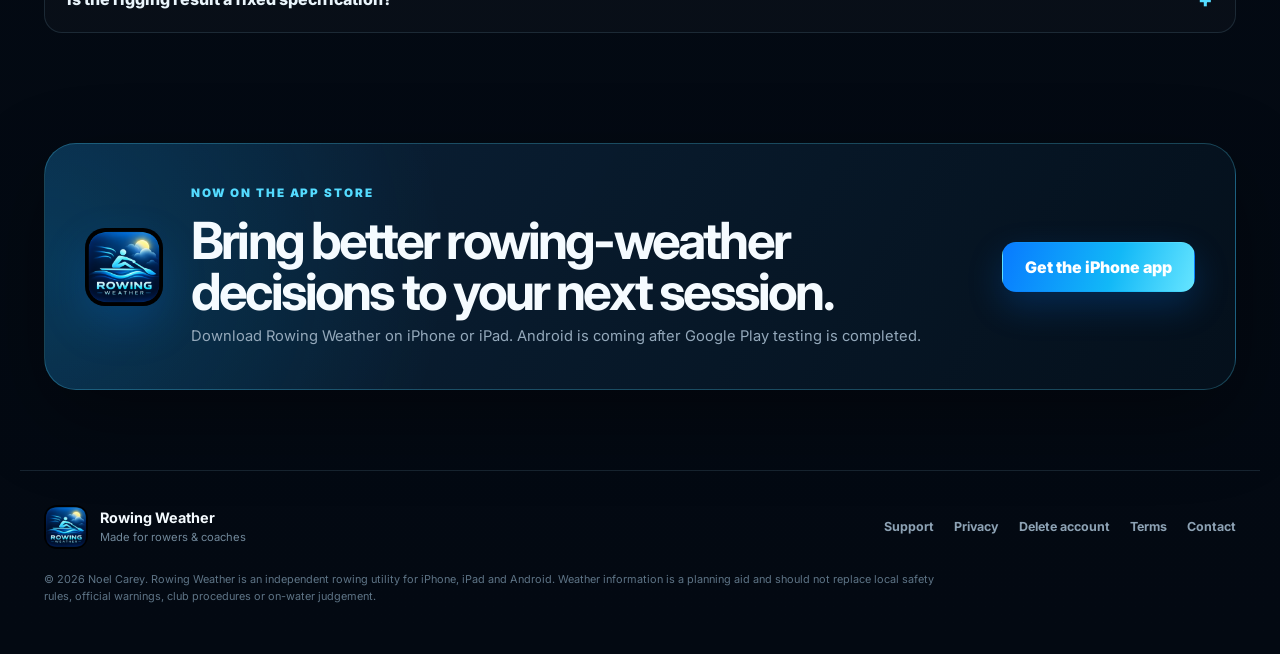
==== commit fbcf6dab: "Launch Rowing Weather iOS and enable search indexing across public site" ====
--- a/index.html
+++ b/index.html
@@ -3,16 +3,23 @@
 <head>
   <meta charset="utf-8">
   <meta name="viewport" content="width=device-width,initial-scale=1">
-  <title>Rowing Weather — Coming Soon for Rowers & Coaches</title>
-  <meta name="description" content="Rowing Weather is a purpose-built iPhone, iPad and Android app for rowers and coaches with live rowing weather, course wind analysis, saved waters and weather-aware rigging tools. Coming soon.">
-  <meta name="robots" content="noindex,nofollow,noarchive">
+  <title>Rowing Weather App | Wind Forecasts, Course Analysis &amp; Rigging</title>
+  <meta name="description" content="Rowing Weather for iPhone and iPad helps rowers and coaches check live wind and tides, analyse course headwinds and crosswinds, save waters and plan rigging. Download on the App Store; Android coming soon.">
+  <meta name="robots" content="index,follow,max-image-preview:large">
   <meta name="theme-color" content="#04101d">
-  <meta property="og:title" content="Rowing Weather — Coming Soon">
+  <meta property="og:title" content="Rowing Weather — Wind Forecasts &amp; Course Analysis for Rowers">
   <meta property="og:description" content="Live weather, course wind analysis and boat setup made specifically for rowers and coaches.">
   <meta property="og:type" content="website">
   <meta property="og:url" content="https://rowingweather.com/">
   <meta property="og:image" content="https://rowingweather.com/assets/rowing-weather-hero.jpg">
   <link rel="canonical" href="https://rowingweather.com/">
+  <meta name="apple-itunes-app" content="app-id=6818282538">
+  <meta property="og:site_name" content="Rowing Weather">
+  <meta name="twitter:card" content="summary_large_image">
+  <meta name="twitter:title" content="Rowing Weather — Wind Forecasts &amp; Course Analysis">
+  <meta name="twitter:description" content="Live weather, rowing course wind analysis, saved waters and rigging tools for rowers and coaches.">
+  <meta name="twitter:image" content="https://rowingweather.com/assets/rowing-weather-hero.jpg">
+  <script type="application/ld+json">{"@context":"https://schema.org","@type":"MobileApplication","name":"Rowing Weather","url":"https://rowingweather.com/","applicationCategory":"SportsApplication","operatingSystem":"iOS, iPadOS","downloadUrl":"https://apps.apple.com/app/rowing-weather/id6818282538","description":"Rowing weather forecasts, live wind maps, course wind analysis and rigging tools for rowers and coaches.","publisher":{"@type":"Person","name":"Noel Carey"}}</script>
   <link rel="icon" href="/favicon.svg" type="image/svg+xml">
   <link rel="preload" href="/assets/rowing-weather-hero.jpg" as="image">
   <link rel="stylesheet" href="/styles.css">
@@ -33,7 +40,7 @@
         <a href="#free-pro">Free & Pro</a>
         <a href="#pricing">Pricing</a>
         <a href="/support.html">Support</a>
-        <a class="nav-cta" href="#launch">Coming Soon</a>
+        <a class="nav-cta" href="https://apps.apple.com/app/rowing-weather/id6818282538" target="_blank" rel="noopener noreferrer">Download for iPhone</a>
       </nav>
     </div>
   </header>
@@ -41,7 +48,7 @@
   <main>
     <section class="hero">
       <div class="hero-copy reveal">
-        <div class="launch-badge"><span class="pulse-dot"></span> COMING SOON • iPHONE • iPAD • ANDROID</div>
+        <div class="launch-badge"><span class="pulse-dot"></span> NOW ON THE APP STORE • iPHONE &amp; iPAD • ANDROID COMING SOON</div>
         <div class="hero-brand-lockup">
           <img src="/assets/app-icon.png" alt="Rowing Weather app icon" width="92" height="92">
           <div>
@@ -51,12 +58,12 @@
         </div>
         <p class="hero-lead">Rowing Weather turns live conditions into decisions you can actually use — on your water, on your course and in your boat setup.</p>
         <div class="hero-actions">
-          <a class="button primary" href="#features">Explore the app</a>
-          <a class="button secondary" href="#free-pro">See what stays free</a>
+          <a class="button primary" href="https://apps.apple.com/app/rowing-weather/id6818282538" target="_blank" rel="noopener noreferrer">Download on the App Store</a>
+          <a class="button secondary" href="#features">Explore the features</a>
         </div>
         <div class="hero-facts">
           <span>Live Home screen free</span>
-          <span>7-day Pro trial at launch</span>
+          <span>7-day Pro trial for eligible subscribers</span>
           <span>iPhone: no account required</span>
         </div>
       </div>
@@ -184,7 +191,7 @@
       <div class="pro-copy reveal">
         <div>
           <div class="eyebrow">ROWING WEATHER PRO</div>
-          <h2>Built to earn its place in the launch bag.</h2>
+          <h2>Built to earn its place in your kit bag.</h2>
         </div>
         <p>Pro unlocks the tools that turn the forecast into a plan: deeper forecasts, saved locations and courses, course analysis, rigging calculations and shareable reports.</p>
       </div>
@@ -192,9 +199,9 @@
 
     <section id="pricing" class="section pricing-section">
       <div class="section-heading centered reveal">
-        <div class="eyebrow">LAUNCH PRICING • IRELAND</div>
+        <div class="eyebrow">PRO PRICING • IRELAND</div>
         <h2>Simple enough to try. Useful enough to keep.</h2>
-        <p>The Home screen stays free. Eligible new Pro subscribers can start with a 7-day free trial when the app launches.</p>
+        <p>The Home screen stays free. Eligible new Pro subscribers can start with a 7-day free trial in the iPhone and iPad app.</p>
       </div>
 
       <div class="pricing-grid">
@@ -205,7 +212,7 @@
           <p>7 days free for eligible new subscribers, then €24.99 per year.</p>
           <div class="plan-feature">Full Rowing Weather Pro access</div>
           <div class="plan-feature">Auto-renews unless cancelled</div>
-          <span class="button primary disabled-button">Coming Soon</span>
+          <a class="button primary" href="https://apps.apple.com/app/rowing-weather/id6818282538" target="_blank" rel="noopener noreferrer">Get Rowing Weather</a>
         </article>
 
         <article class="price-card reveal">
@@ -214,7 +221,7 @@
           <p>7 days free for eligible new subscribers, then €2.99 per month.</p>
           <div class="plan-feature">Full Rowing Weather Pro access</div>
           <div class="plan-feature">Auto-renews unless cancelled</div>
-          <span class="button secondary disabled-button">Coming Soon</span>
+          <a class="button secondary" href="https://apps.apple.com/app/rowing-weather/id6818282538" target="_blank" rel="noopener noreferrer">View on the App Store</a>
         </article>
       </div>
       <p class="subscription-copy reveal">The subscription plans shown above are for iPhone and iPad and will be purchased and managed through Apple. Payment starts automatically when an eligible free trial ends. Apple may display local storefront pricing in other regions. The Android version is also coming to Google Play; its subscription plans will be confirmed before launch.</p>
@@ -233,12 +240,12 @@
     <section class="section faq-section reveal">
       <div class="section-heading">
         <div class="eyebrow">GOOD TO KNOW</div>
-        <h2>Before Rowing Weather launches.</h2>
+        <h2>Questions about Rowing Weather.</h2>
       </div>
       <div class="faq">
         <details open>
           <summary>Is Rowing Weather available on the App Store yet?</summary>
-          <p>Not yet. The app is in the final pre-release stage. This website is a preview of the app and its current launch feature set.</p>
+          <p>Yes. Rowing Weather for iPhone and iPad has been approved and released. <a href="https://apps.apple.com/app/rowing-weather/id6818282538" target="_blank" rel="noopener noreferrer">Open its App Store page</a>. Apple may take up to 24 hours to show a newly released app in every region. The Android version is still in Google Play testing.</p>
         </details>
         <details>
           <summary>Can I use anything without subscribing?</summary>
@@ -259,11 +266,11 @@
       <div class="launch-inner">
         <img src="/assets/app-icon.png" alt="" width="78" height="78">
         <div>
-          <div class="eyebrow">COMING SOON</div>
-          <h2>Rowing Weather is almost ready for the App Store.</h2>
-          <p>We’re keeping this site in preview mode until the app is approved and the final launch details are confirmed.</p>
-        </div>
-        <a class="button primary" href="/support.html">Explore support</a>
+          <div class="eyebrow">NOW ON THE APP STORE</div>
+          <h2>Bring better rowing-weather decisions to your next session.</h2>
+          <p>Download Rowing Weather on iPhone or iPad. Android is coming after Google Play testing is completed.</p>
+        </div>
+        <a class="button primary" href="https://apps.apple.com/app/rowing-weather/id6818282538" target="_blank" rel="noopener noreferrer">Get the iPhone app</a>
       </div>
     </section>
   </main>
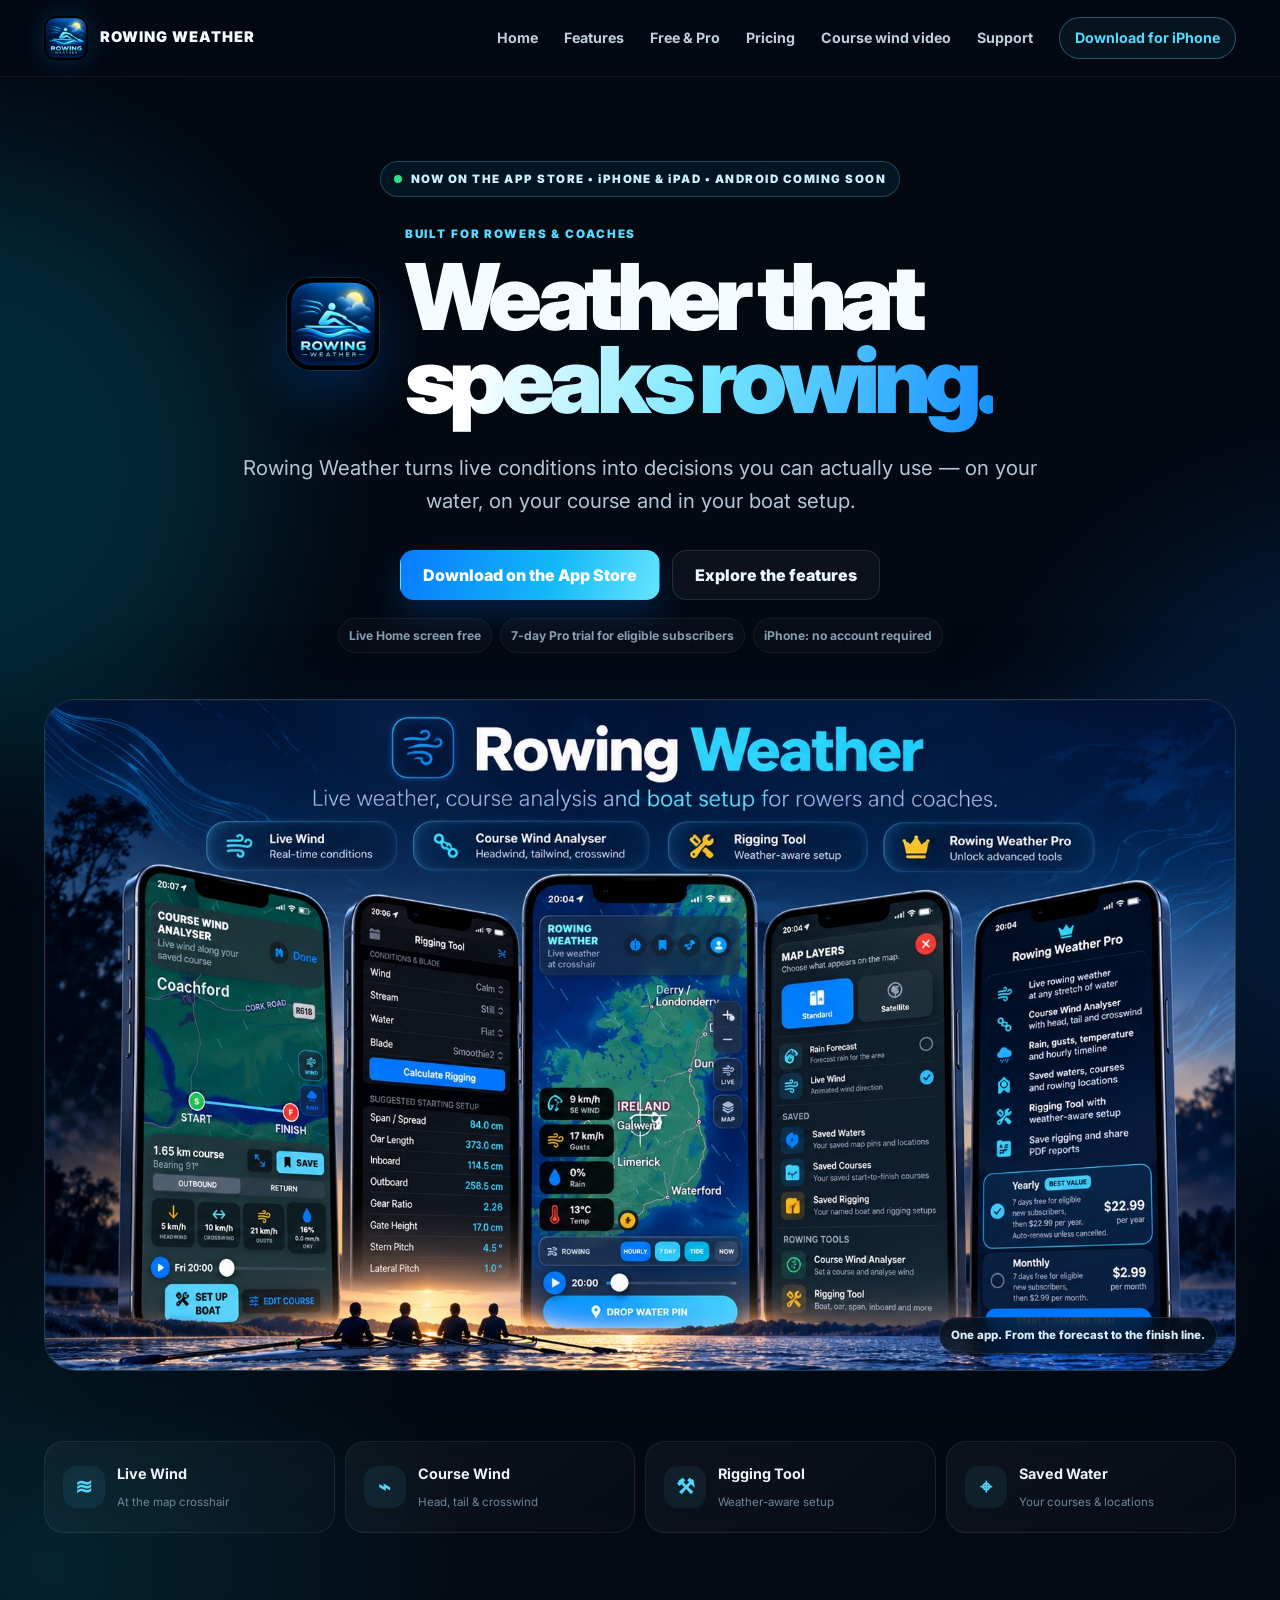
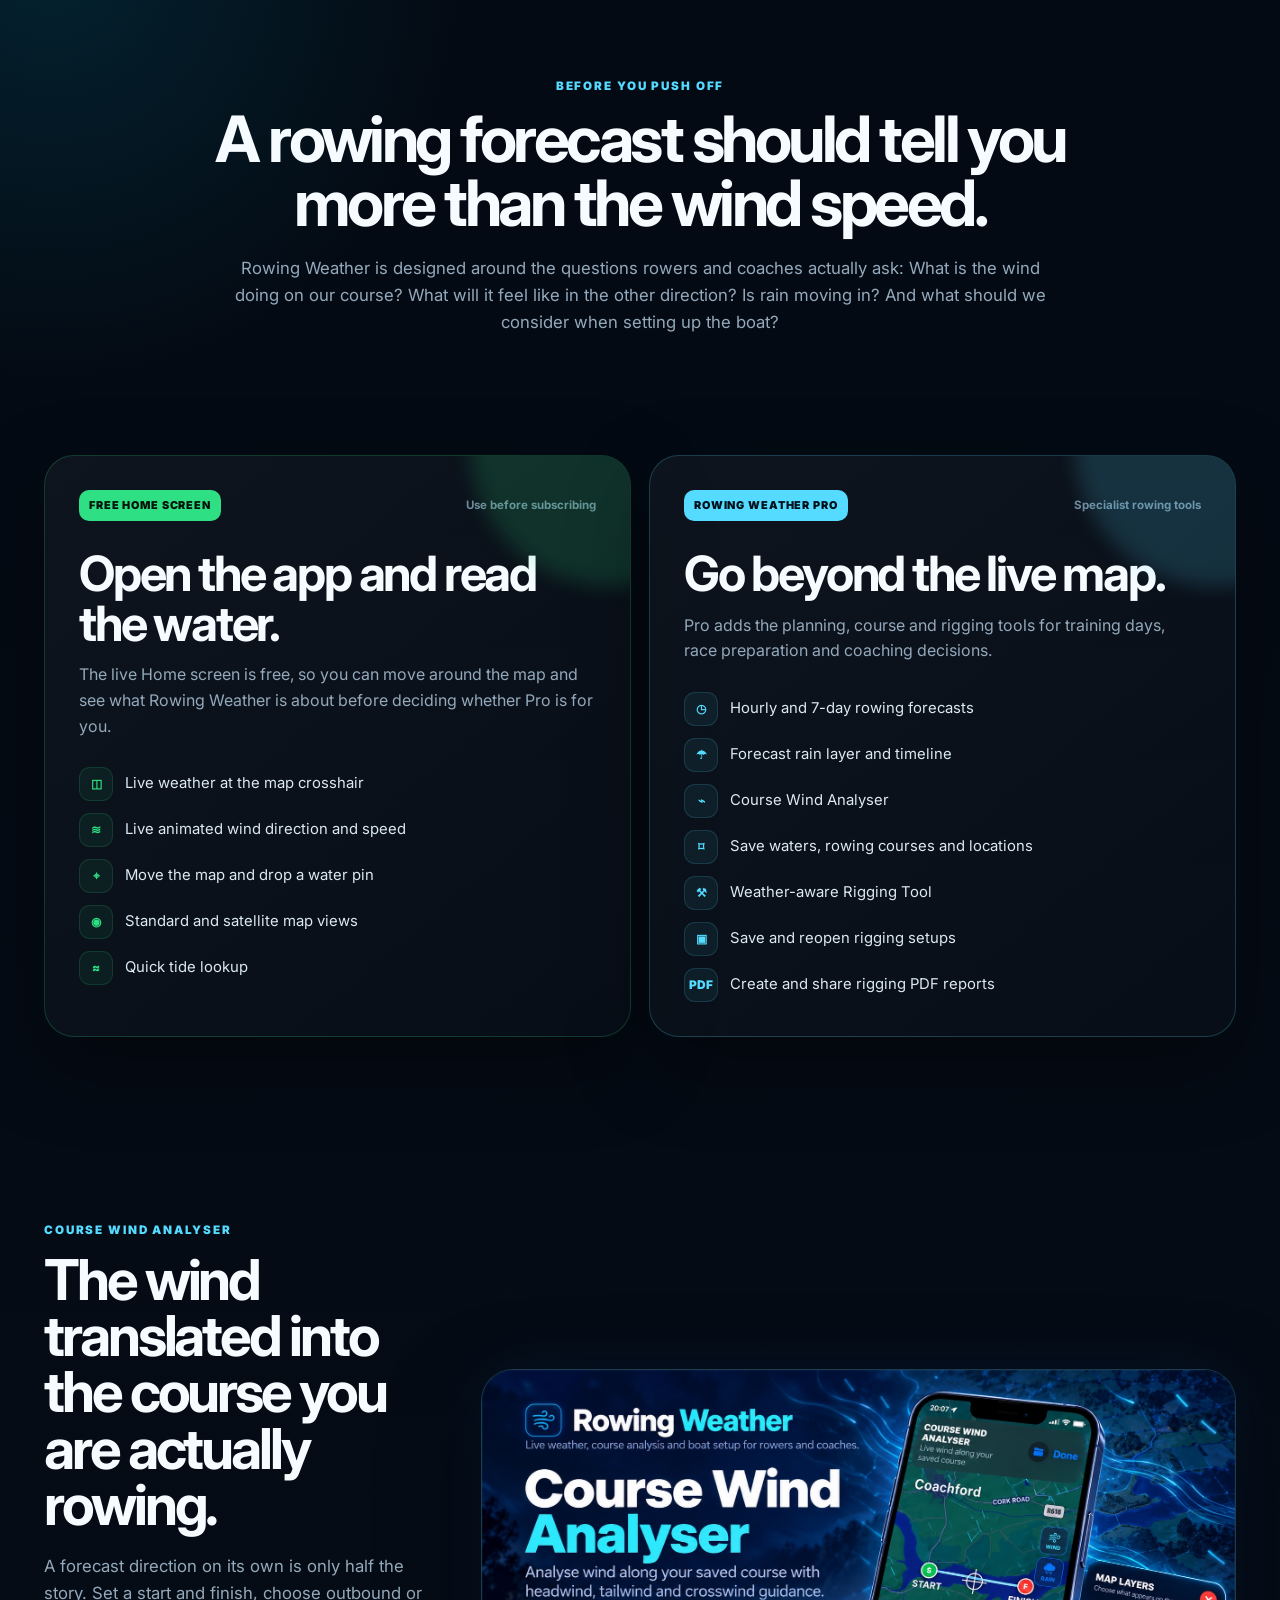
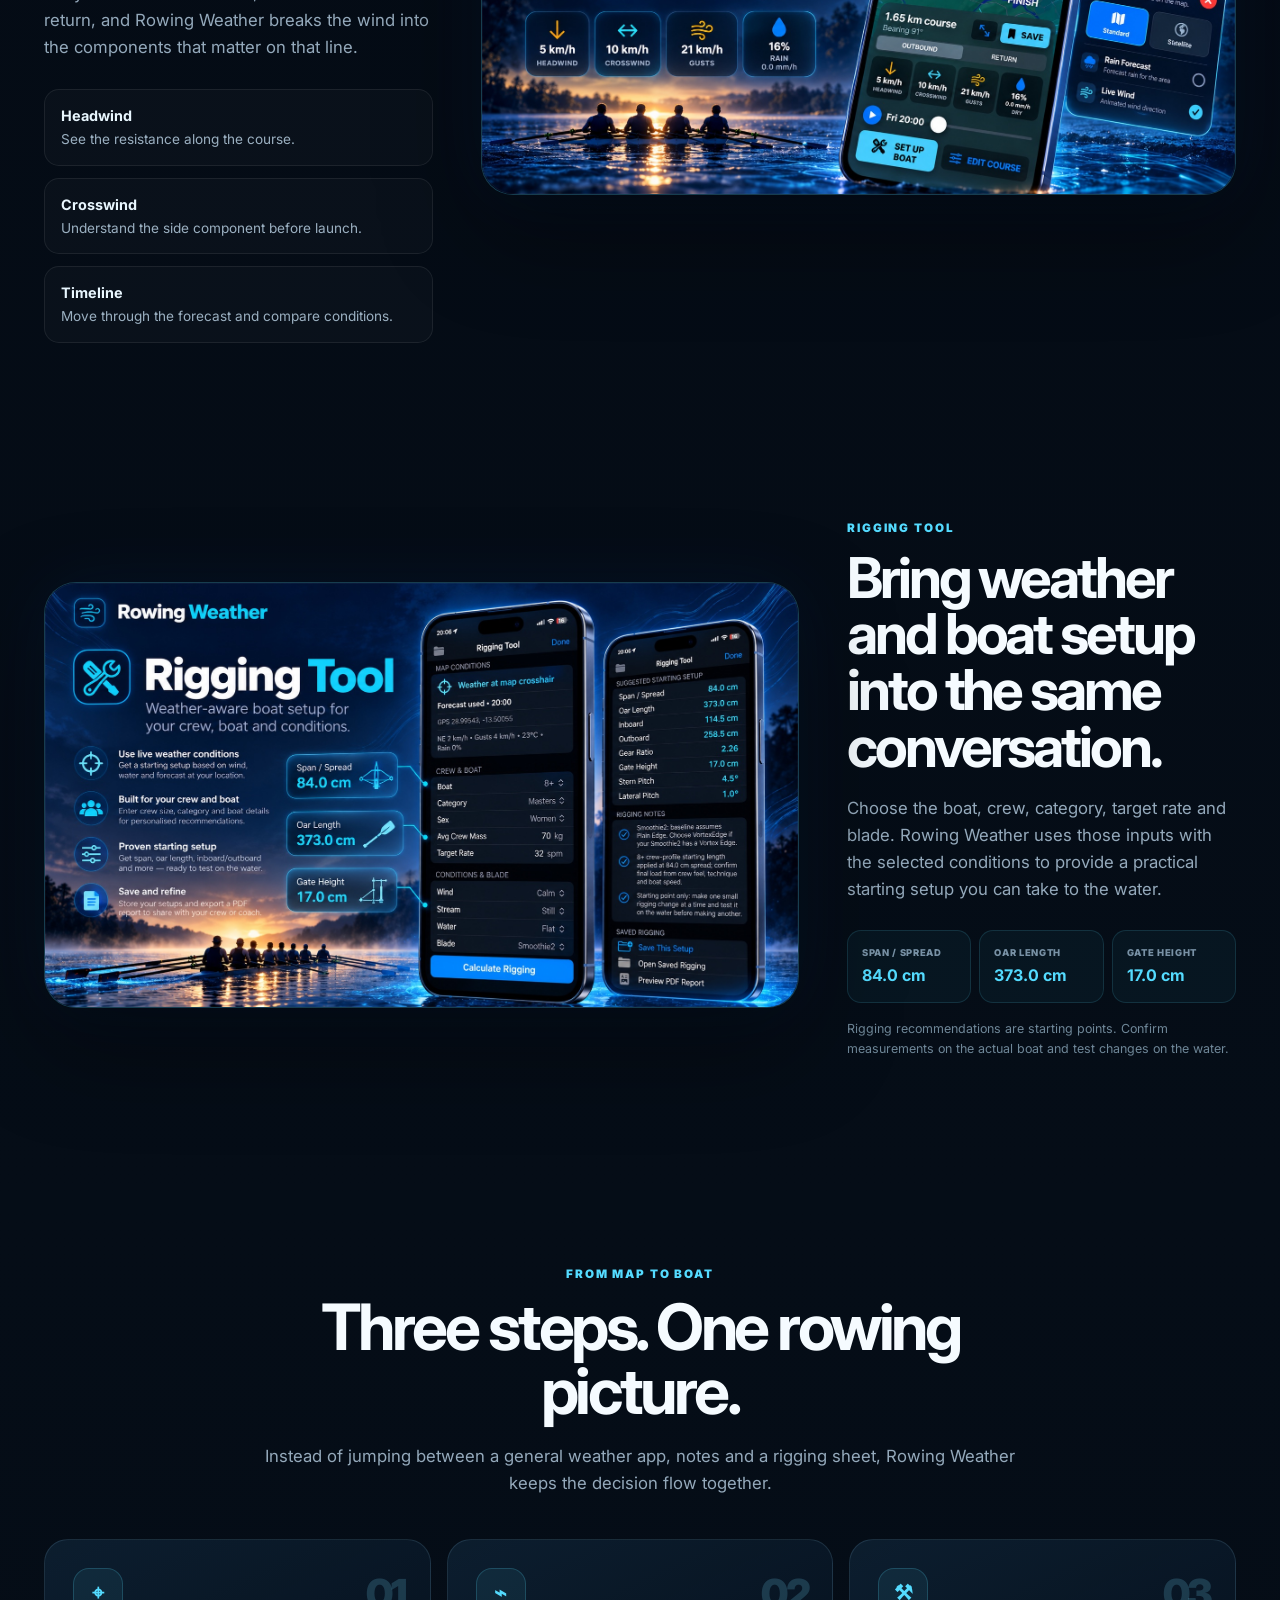
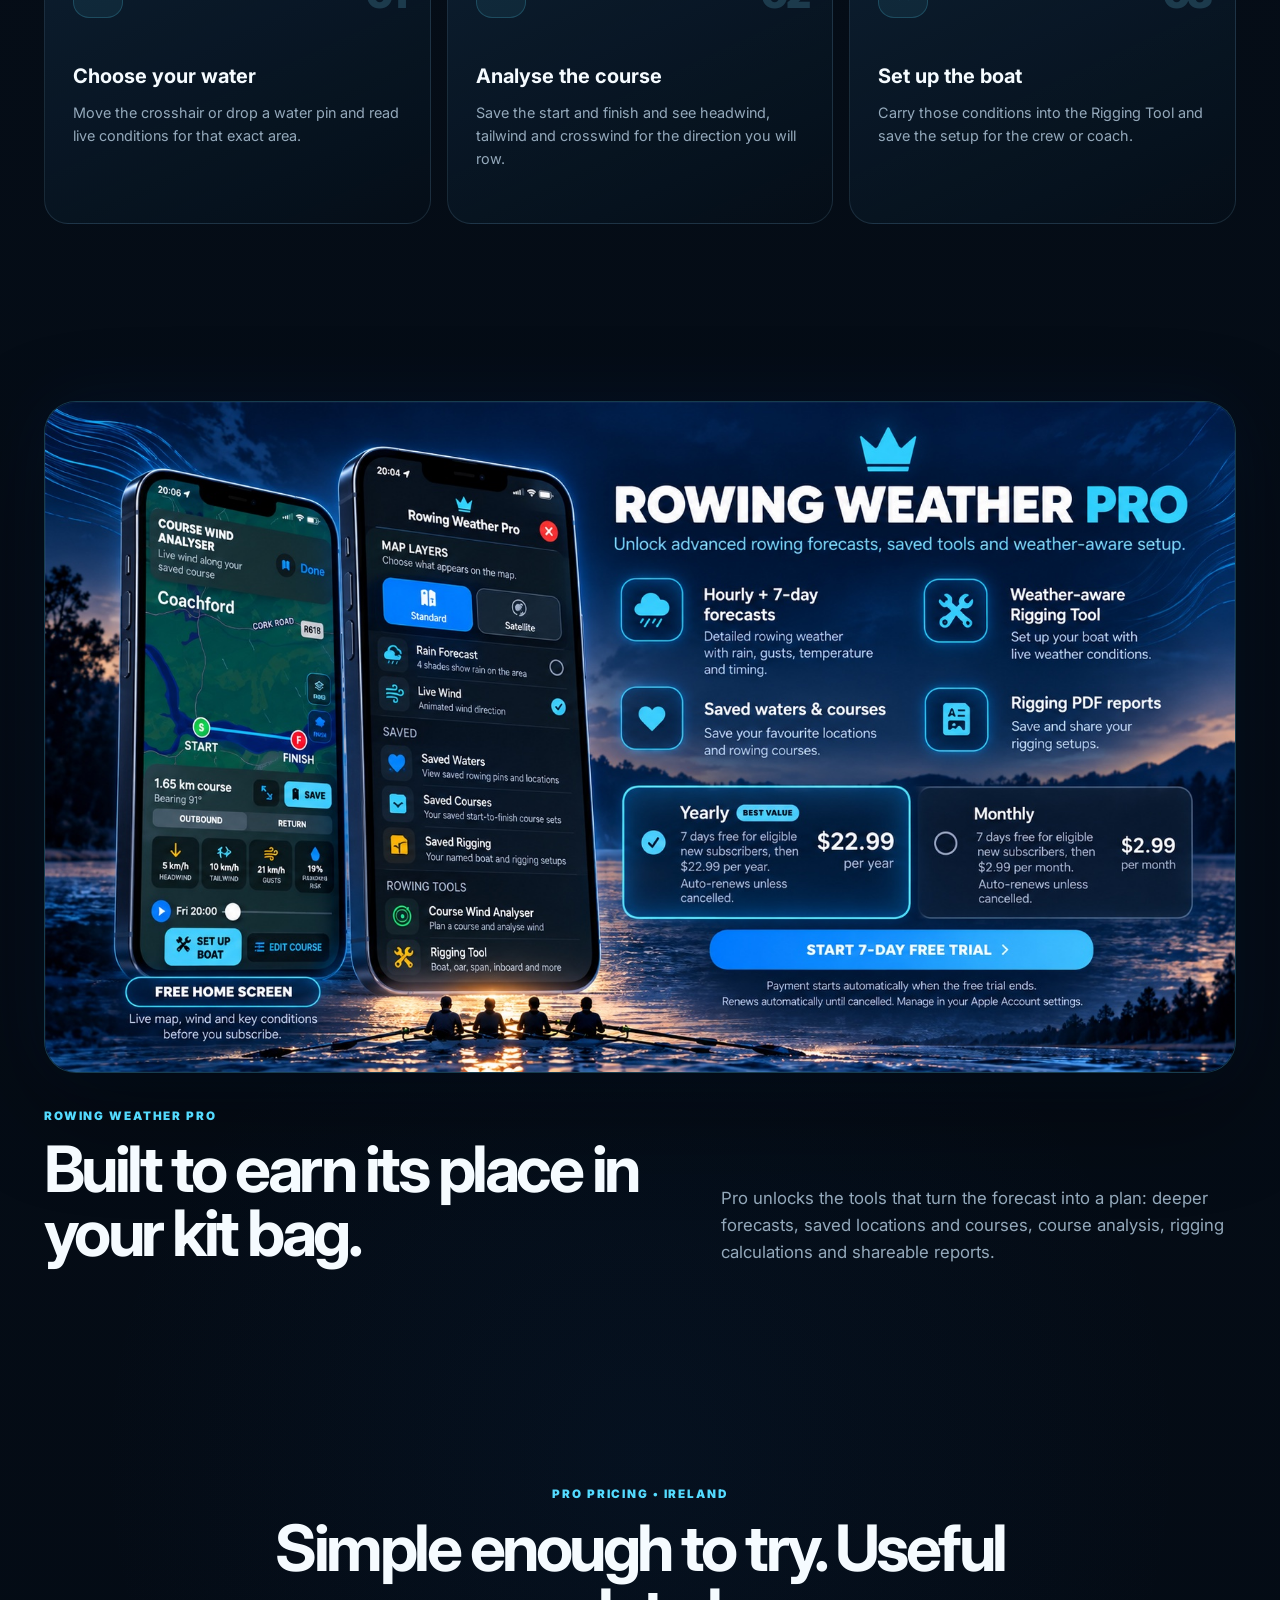
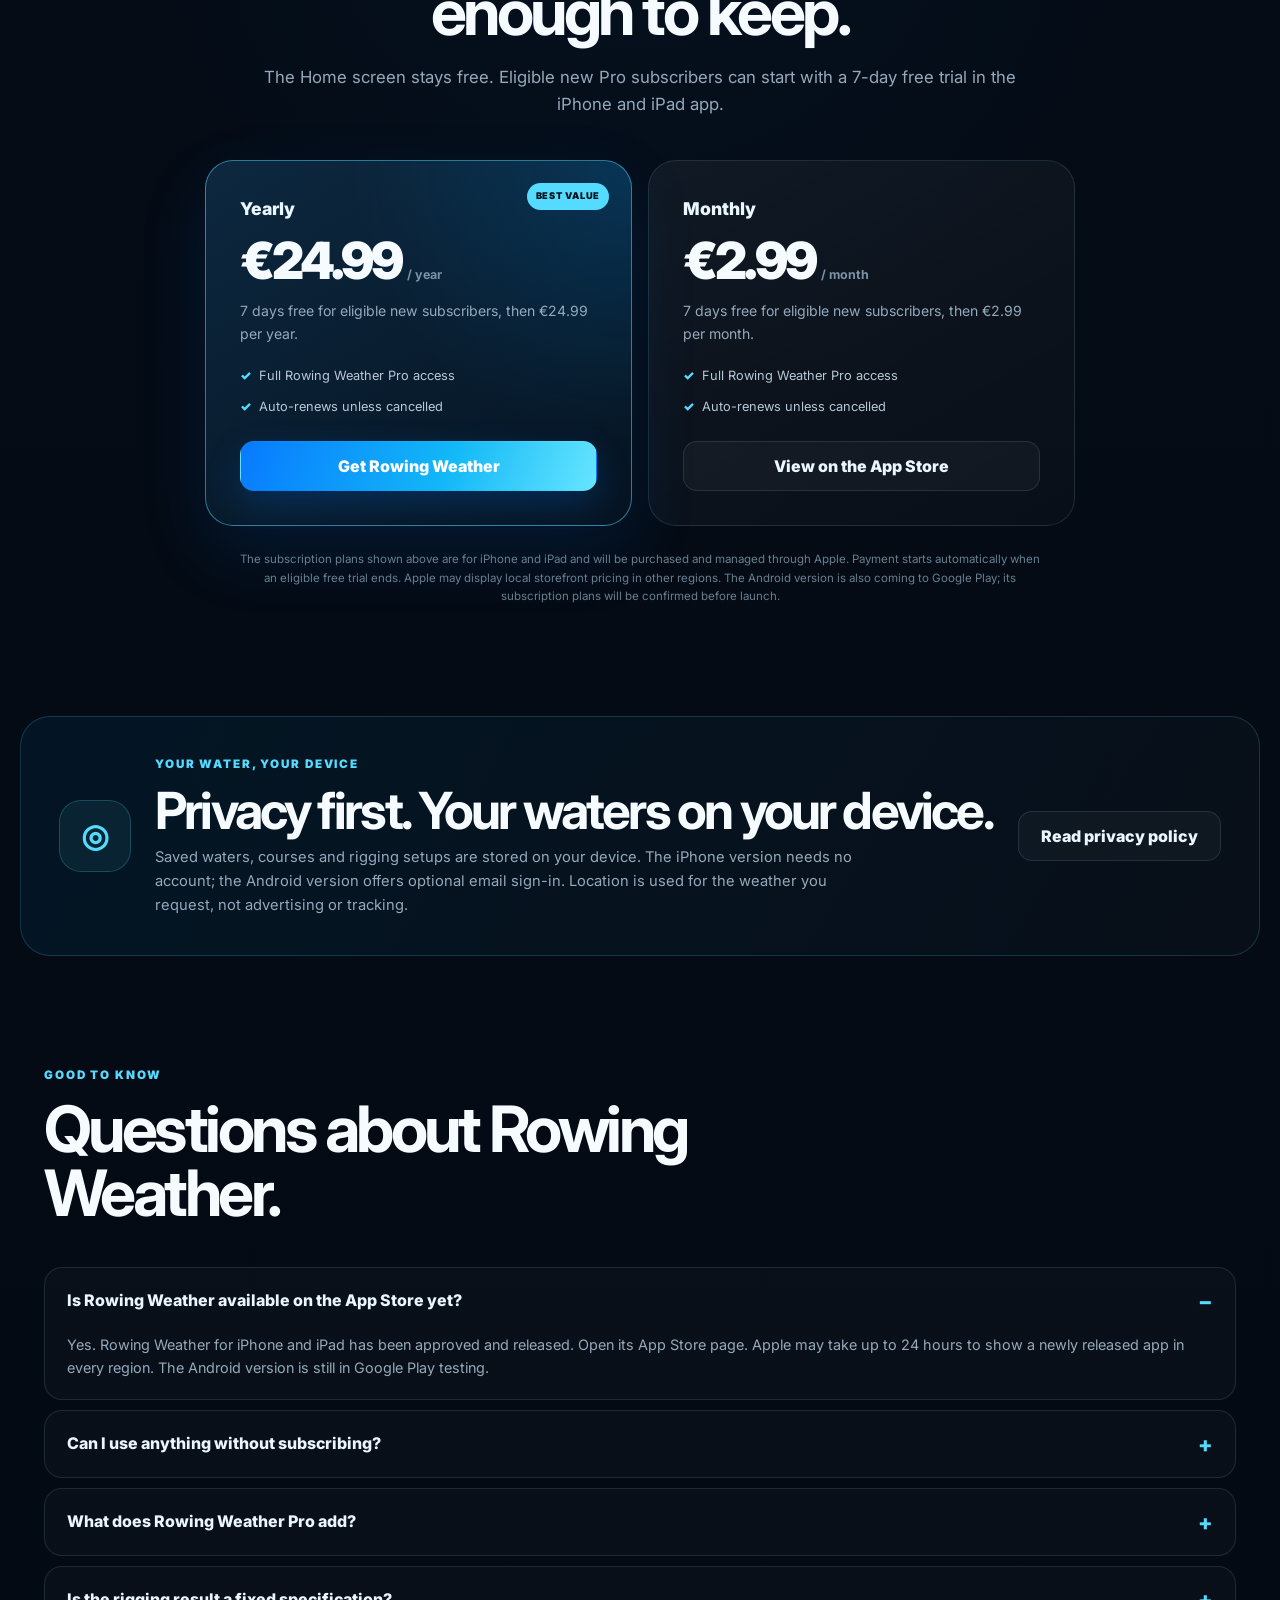
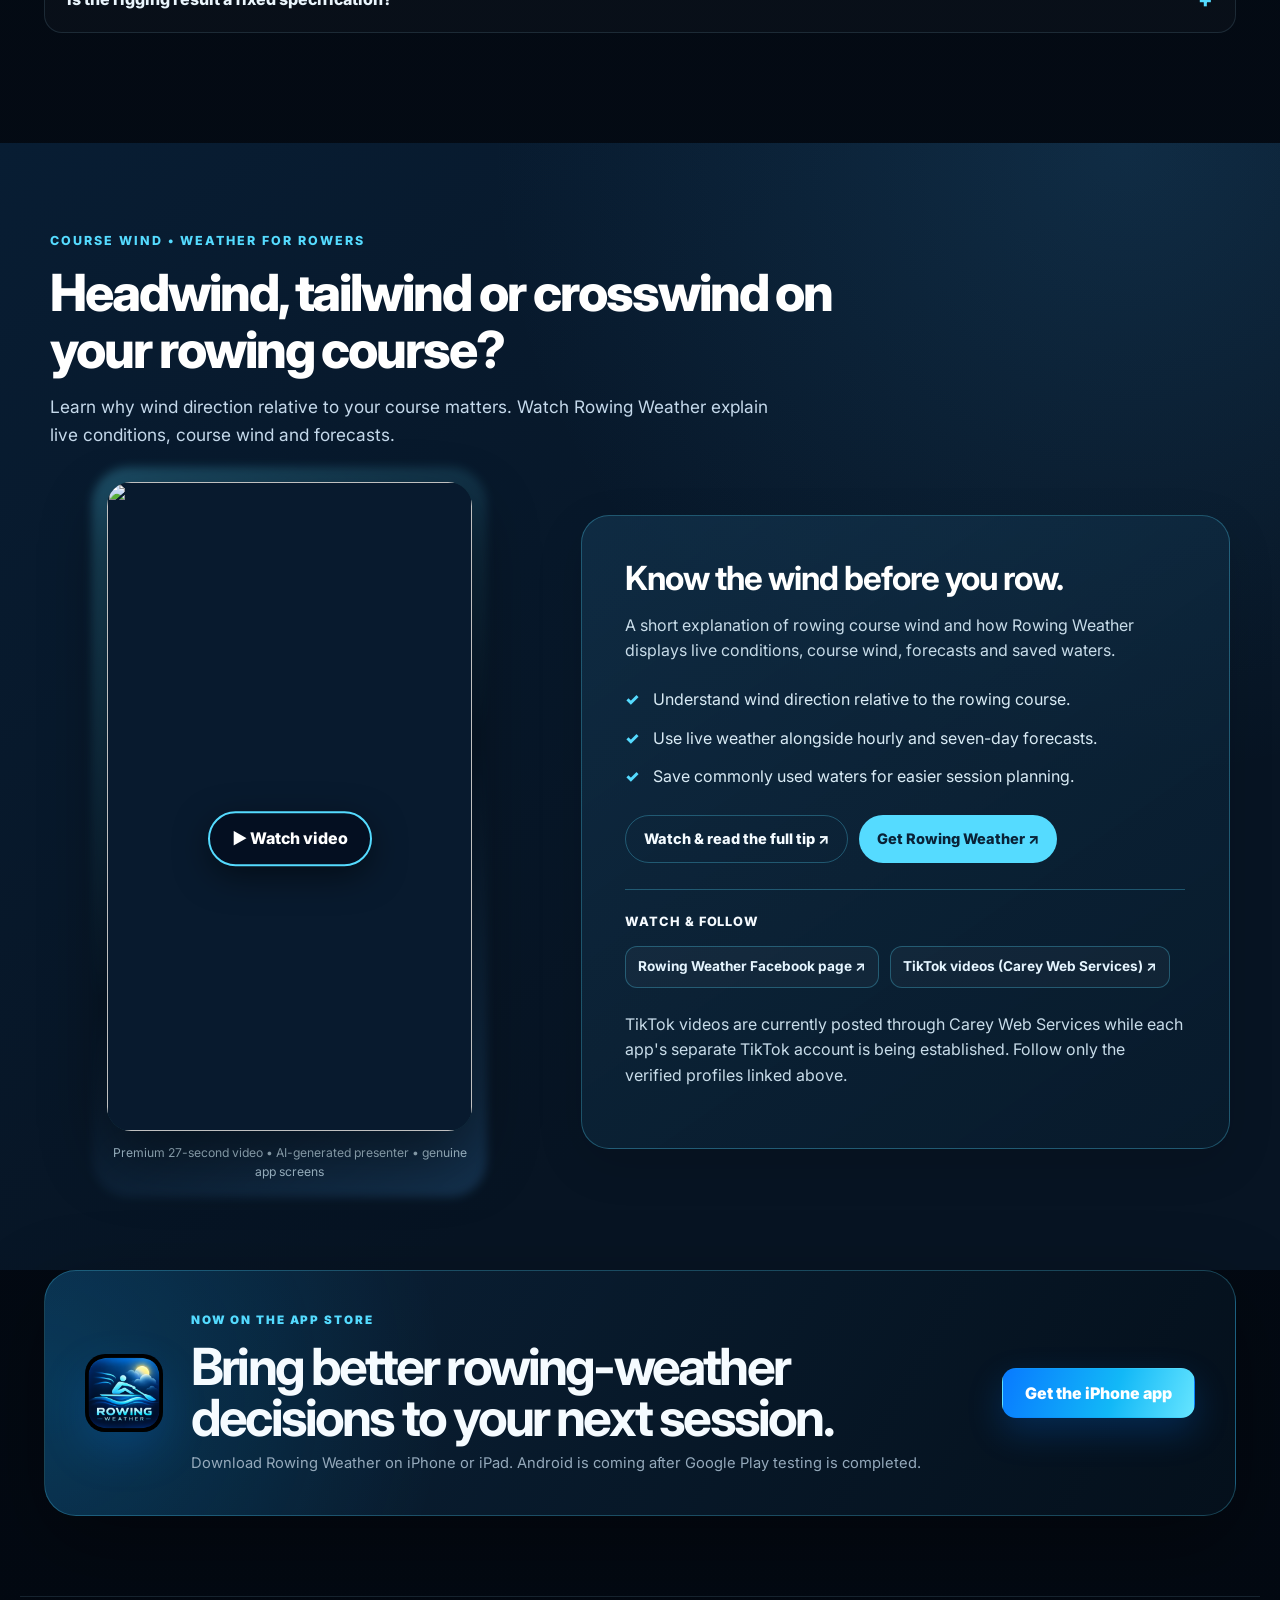
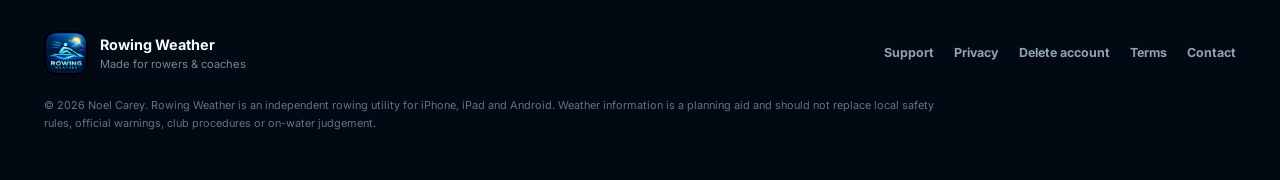
==== commit 95fec6c8: "Publish Rowing Weather website video, App Store and social links" ====
--- a/index.html
+++ b/index.html
@@ -23,6 +23,7 @@
   <link rel="icon" href="/favicon.svg" type="image/svg+xml">
   <link rel="preload" href="/assets/rowing-weather-hero.jpg" as="image">
   <link rel="stylesheet" href="/styles.css">
+<link rel="stylesheet" href="/social-feature.css">
 </head>
 <body>
   <div class="site-glow site-glow-one"></div>
@@ -39,7 +40,7 @@
         <a href="#features">Features</a>
         <a href="#free-pro">Free & Pro</a>
         <a href="#pricing">Pricing</a>
-        <a href="/support.html">Support</a>
+        <a href="/video-tips.html">Course wind video</a><a href="/support.html">Support</a>
         <a class="nav-cta" href="https://apps.apple.com/app/rowing-weather/id6818282538" target="_blank" rel="noopener noreferrer">Download for iPhone</a>
       </nav>
     </div>
@@ -262,6 +263,46 @@
       </div>
     </section>
 
+
+<!-- 2026-11-15: verified social video and organic discovery section -->
+<section id="videos-social" class="social-feature social-feature--weather" aria-labelledby="social-feature-title">
+  <div class="social-feature__inner">
+    <div class="social-feature__intro">
+      <p class="social-feature__eyebrow">COURSE WIND • WEATHER FOR ROWERS</p>
+      <h2 id="social-feature-title">Headwind, tailwind or crosswind on your rowing course?</h2>
+      <p class="social-feature__lead">Learn why wind direction relative to your course matters. Watch Rowing Weather explain live conditions, course wind and forecasts.</p>
+    </div>
+    <div class="social-feature__layout">
+      <div class="social-feature__video-wrap">
+        <div class="social-feature__video-stage" data-social-video>
+        <video class="social-feature__video" controls playsinline preload="none" poster="https://carey-app-videos.pages.dev/rowing-weather-course-wind-tip-poster.webp" width="1080" height="1920" aria-label="Rowing Weather short educational and app demonstration video">
+          <source src="https://carey-app-videos.pages.dev/rowing-weather-course-wind-tip.mp4" type="video/mp4">
+          Your browser does not support video. <a href="https://carey-app-videos.pages.dev/rowing-weather-course-wind-tip.mp4">Open the video</a>.
+        </video><button class="social-feature__poster" type="button" data-social-play aria-label="Play Rowing Weather premium video"><img src="https://carey-app-videos.pages.dev/rowing-weather-course-wind-tip-poster.webp" alt="" loading="lazy"><span class="social-feature__poster-play">▶ Watch video</span></button></div>
+        <p class="social-feature__caption">Premium 27-second video • AI-generated presenter • genuine app screens</p>
+      </div>
+      <div class="social-feature__details">
+        <h3>Know the wind before you row.</h3>
+        <p>A short explanation of rowing course wind and how Rowing Weather displays live conditions, course wind, forecasts and saved waters.</p>
+        <ul class="social-feature__points">
+          <li>Understand wind direction relative to the rowing course.</li><li>Use live weather alongside hourly and seven-day forecasts.</li><li>Save commonly used waters for easier session planning.</li>
+        </ul>
+        <div class="social-feature__actions">
+          <a href="/video-tips.html" class="social-feature__button social-feature__button--secondary">Watch &amp; read the full tip ↗</a>
+          <a href="https://apps.apple.com/ie/app/rowing-weather/id6818282538" target="_blank" rel="noopener noreferrer" class="social-feature__button social-feature__button--primary">Get Rowing Weather ↗</a>
+        </div>
+        <div class="social-feature__profiles" aria-label="Official social media links">
+          <p class="social-feature__profiles-label">Watch &amp; follow</p>
+          <a class="social-feature__social-link" href="https://www.facebook.com/profile.php?id=1419542561248697" target="_blank" rel="noopener noreferrer">Rowing Weather Facebook page ↗</a>
+<a class="social-feature__social-link" href="https://www.tiktok.com/@care.web.services" target="_blank" rel="noopener noreferrer">TikTok videos (Carey Web Services) ↗</a>
+        </div>
+        <p class="social-feature__tip">TikTok videos are currently posted through Carey Web Services while each app's separate TikTok account is being established. Follow only the verified profiles linked above.</p>
+      </div>
+    </div>
+  </div>
+</section>
+<!-- End video/social section -->
+
     <section id="launch" class="launch-section reveal">
       <div class="launch-inner">
         <img src="/assets/app-icon.png" alt="" width="78" height="78">
@@ -293,5 +334,6 @@
   </footer>
 
   <script src="/script.js"></script>
+<script defer src="/social-feature.js"></script>
 </body>
-</html>+</html>
--- a/social-feature.css
+++ b/social-feature.css
@@ -0,0 +1,72 @@
+
+/* Premium watch-and-follow campaign components. Scoped to avoid changing existing site styles. */
+.social-feature{--sf-accent:#63dced;--sf-ink:#ecfaff;--sf-panel:#0b2239;--sf-border:rgba(130,211,242,.28);padding:88px 24px;background:radial-gradient(circle at 88% 0%,rgba(60,150,207,.16),transparent 40%),linear-gradient(145deg,#081d33 0%,#071423 70%);color:var(--sf-ink);isolation:isolate}
+.social-feature--agi{--sf-accent:#ffd42a;--sf-border:rgba(255,212,42,.25);background:radial-gradient(circle at 85% 0%,rgba(22,123,235,.2),transparent 42%),linear-gradient(135deg,#061d45,#092856)}
+.social-feature--rowxl{--sf-accent:#69eedb;--sf-border:rgba(105,238,219,.29)}
+.social-feature--weather{--sf-accent:#55dbff;--sf-border:rgba(85,219,255,.29)}
+.social-feature *, .social-watch-page *{box-sizing:border-box}
+.social-feature__inner{max-width:1180px;margin:0 auto}
+.social-feature__intro{max-width:810px;margin-bottom:32px}
+.social-feature__eyebrow{color:var(--sf-accent);font-size:.78rem;letter-spacing:.16em;font-weight:800;text-transform:uppercase;margin:0 0 13px}
+.social-feature h2{font-size:clamp(2rem,4vw,3.45rem);line-height:1.1;letter-spacing:-.04em;color:#fff;margin:0 0 16px;font-weight:800}
+.social-feature__lead{color:#c5d9eb;font-size:1.08rem;line-height:1.65;max-width:730px;margin:0}
+.social-feature__layout{display:grid;grid-template-columns:minmax(270px,.85fr) minmax(270px,1.15fr);gap:clamp(20px,4vw,65px);align-items:center}
+.social-feature__video-wrap{max-width:365px;width:100%;margin:0 auto;position:relative}
+.social-feature__video-wrap:before{content:'';position:absolute;inset:-15px;border-radius:37px;background:linear-gradient(145deg,var(--sf-accent),transparent 54%,#3a86c8);opacity:.26;z-index:-1;filter:blur(5px)}
+.social-feature__video{display:block;width:100%;height:auto;aspect-ratio:9/16;max-height:680px;border:2px solid var(--sf-border);border-radius:24px;background:#000;box-shadow:0 28px 65px rgba(0,0,0,.45);object-fit:cover}
+.social-feature__video:focus-visible{outline:3px solid var(--sf-accent);outline-offset:4px}
+.social-feature__caption{font-size:.76rem;line-height:1.6;text-align:center;color:#adc9da;margin:12px 0 0}
+.social-feature__details{padding:clamp(23px,3.4vw,44px);border:1px solid var(--sf-border);border-radius:28px;background:linear-gradient(145deg,rgba(26,69,100,.43),rgba(8,29,47,.7));box-shadow:0 15px 48px rgba(0,0,0,.12)}
+.social-feature__details h3{font-size:clamp(1.5rem,2.6vw,2.15rem);line-height:1.16;letter-spacing:-.03em;margin:0 0 15px;color:#fff}
+.social-feature__details p{color:#c8dce9;font-size:1rem;line-height:1.6}
+.social-feature__points{list-style:none;padding:0;margin:23px 0 26px;display:grid;gap:14px}
+.social-feature__points li{position:relative;padding:0 0 0 28px;color:#d9ebf5;line-height:1.55}
+.social-feature__points li:before{content:'✓';position:absolute;left:0;color:var(--sf-accent);font-weight:900}
+.social-feature__actions,.social-feature__profiles{display:flex;flex-wrap:wrap;gap:11px;align-items:center}
+.social-feature__actions{margin:23px 0 0}
+.social-feature__button{display:inline-flex;align-items:center;justify-content:center;padding:13px 18px;min-height:48px;border-radius:999px;font-weight:800;font-size:.91rem;text-decoration:none;line-height:1.25;transition:transform .15s,background .15s}
+.social-feature__button:hover{transform:translateY(-2px)}
+.social-feature__button--primary{background:var(--sf-accent);color:#092237!important}
+.social-feature__button--secondary{background:transparent;border:1px solid var(--sf-border);color:#f4fbff!important}
+.social-feature__profiles{margin-top:26px;padding-top:22px;border-top:1px solid var(--sf-border)}
+.social-feature__profiles-label{width:100%;margin:0 0 2px!important;color:#f6fbff!important;font-weight:800;font-size:.8rem!important;text-transform:uppercase;letter-spacing:.07em}
+.social-feature__social-link{border:1px solid var(--sf-border);color:#e5f5ff!important;border-radius:12px;padding:9px 12px;text-decoration:none;font-size:.85rem;font-weight:700;background:rgba(255,255,255,.035)}
+.social-feature__social-link:hover{background:rgba(255,255,255,.12)}
+.social-feature__tip{margin-top:24px;color:#a2c2d4;font-size:.82rem;line-height:1.55}
+.social-watch-page{--sf-accent:#55dbff;--sf-border:rgba(120,206,239,.28);background:#06192d;color:#f3faff;min-height:100vh;font-family:system-ui,-apple-system,'Segoe UI',sans-serif;line-height:1.65}
+.social-watch-page--agi{--sf-accent:#ffd42a;background:linear-gradient(#071c3e,#041428)}
+.social-watch-page--rowxl{--sf-accent:#69eedb;background:linear-gradient(#091e29,#04151e)}
+.social-watch-page--weather{--sf-accent:#55dbff;background:linear-gradient(#072338,#04131f)}
+.social-watch-page__top{display:flex;justify-content:space-between;align-items:center;gap:18px;max-width:1140px;margin:0 auto;padding:24px}
+.social-watch-page__top a{color:var(--sf-accent);font-weight:800;text-decoration:none}
+.social-watch-page__main{max-width:1100px;padding:38px 25px 75px;margin:auto}
+.social-watch-page__tag{text-transform:uppercase;letter-spacing:.16em;color:var(--sf-accent);font-weight:800;font-size:.75rem}
+.social-watch-page h1{font-size:clamp(2.3rem,5vw,4.4rem);line-height:1.07;letter-spacing:-.04em;max-width:960px;margin:12px 0 22px}
+.social-watch-page__description{max-width:750px;color:#bdcfdf;font-size:1.1rem}
+.social-watch-page__player{margin:34px auto 28px;width:min(100%,365px)}
+.social-watch-page__player video{display:block;width:100%;aspect-ratio:9/16;border:2px solid var(--sf-border);border-radius:25px;background:#000;box-shadow:0 16px 55px #0007}
+.social-watch-page__content{max-width:870px;margin:20px auto}
+.social-watch-page__content h2{font-size:clamp(1.4rem,2.7vw,2.2rem);color:#fff;margin:30px 0 7px}
+.social-watch-page__content p{color:#d6e6f0;margin:0 0 17px}
+.social-watch-page__cta{border-top:1px solid var(--sf-border);display:flex;flex-wrap:wrap;gap:15px;padding-top:25px;margin-top:30px}
+.social-watch-page__cta a{display:inline-flex;padding:12px 19px;border-radius:100px;background:var(--sf-accent);color:#061b2c;font-weight:800;text-decoration:none}
+.social-watch-page__cta a.alt{background:transparent;border:1px solid var(--sf-border);color:var(--sf-accent)}
+.social-watch-page__fine{font-size:.8rem;color:#b1c8d9;margin-top:30px}
+@media(max-width:780px){.social-feature{padding:60px 20px}.social-feature__layout{grid-template-columns:1fr}.social-feature__video-wrap{max-width:300px}.social-feature__details{padding:26px}.social-feature__intro{margin-bottom:24px}.social-feature__profiles{gap:8px}}
+@media(prefers-reduced-motion:reduce){.social-feature__button{transition:none}}
+
+/* Consistent preview: show designed portrait cover until playback starts. */
+.social-feature__video-stage,.social-watch-page__player{position:relative}
+.social-feature__poster{position:absolute;inset:0;z-index:2;width:100%;height:100%;border:none;padding:0;margin:0;display:block;cursor:pointer;overflow:hidden;background:#081a2e;border-radius:24px;color:#fff}
+.social-feature__poster[hidden]{display:none!important}
+.social-feature__poster img{display:block;width:100%;height:100%;object-fit:cover}
+.social-feature__poster-play{position:absolute;bottom:8%;left:50%;transform:translateX(-50%);display:inline-flex;align-items:center;justify-content:center;gap:9px;white-space:nowrap;border-radius:100px;background:rgba(4,15,32,.92);color:#fff;outline:2px solid var(--sf-accent);padding:13px 22px;font-size:1rem;font-weight:800;box-shadow:0 10px 35px #0008}
+.social-feature__poster:hover .social-feature__poster-play{background:#0b2c43}
+.social-feature__poster:focus-visible{outline:3px solid var(--sf-accent);outline-offset:4px}
+.social-watch-page__player .social-feature__poster{border-radius:25px}
+
+/* Override native video dimension attributes for responsive portrait previews. */
+.social-watch-page__player video,.social-feature__video{width:100%;height:auto!important;aspect-ratio:9/16;object-fit:contain;max-height:700px}
+
+/* Keep play control visible without covering the teaching captions on the cover. */
+.social-feature__poster-play{bottom:auto;top:55%;left:50%;transform:translate(-50%,-50%)}
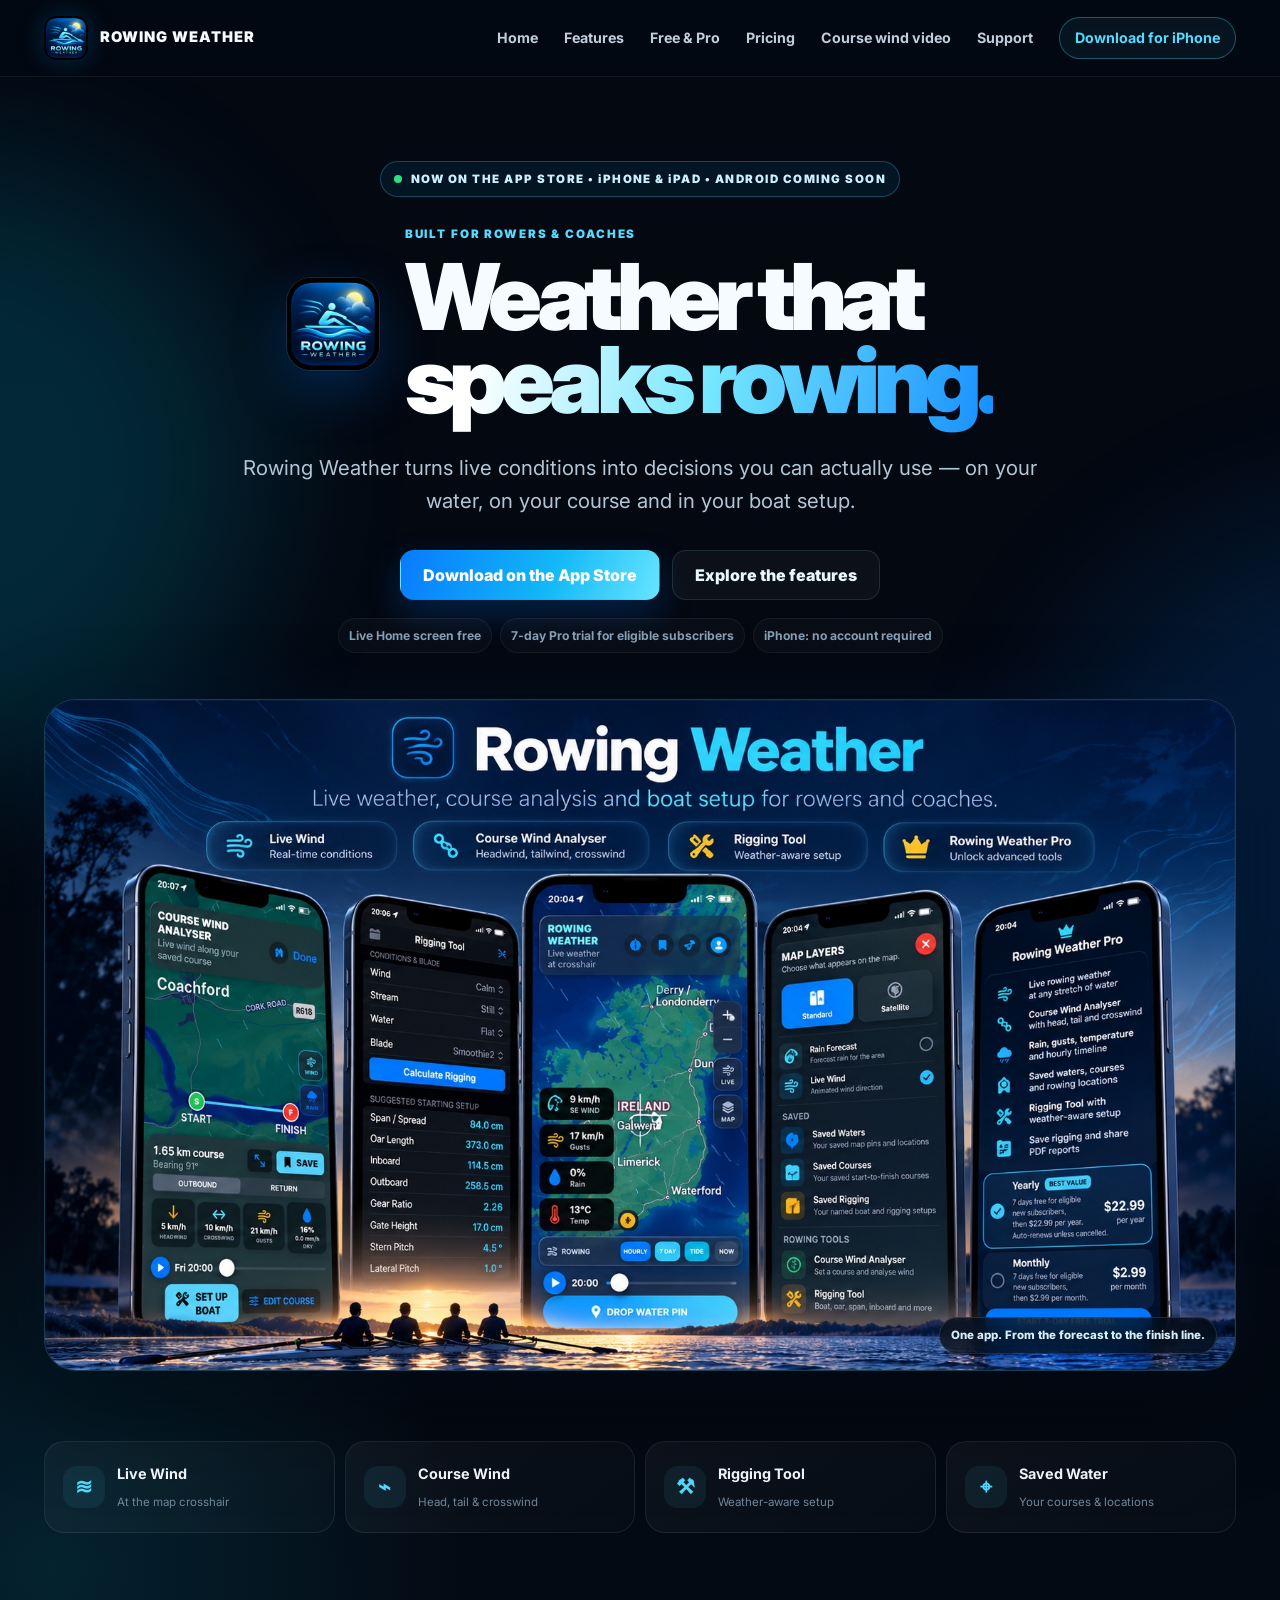
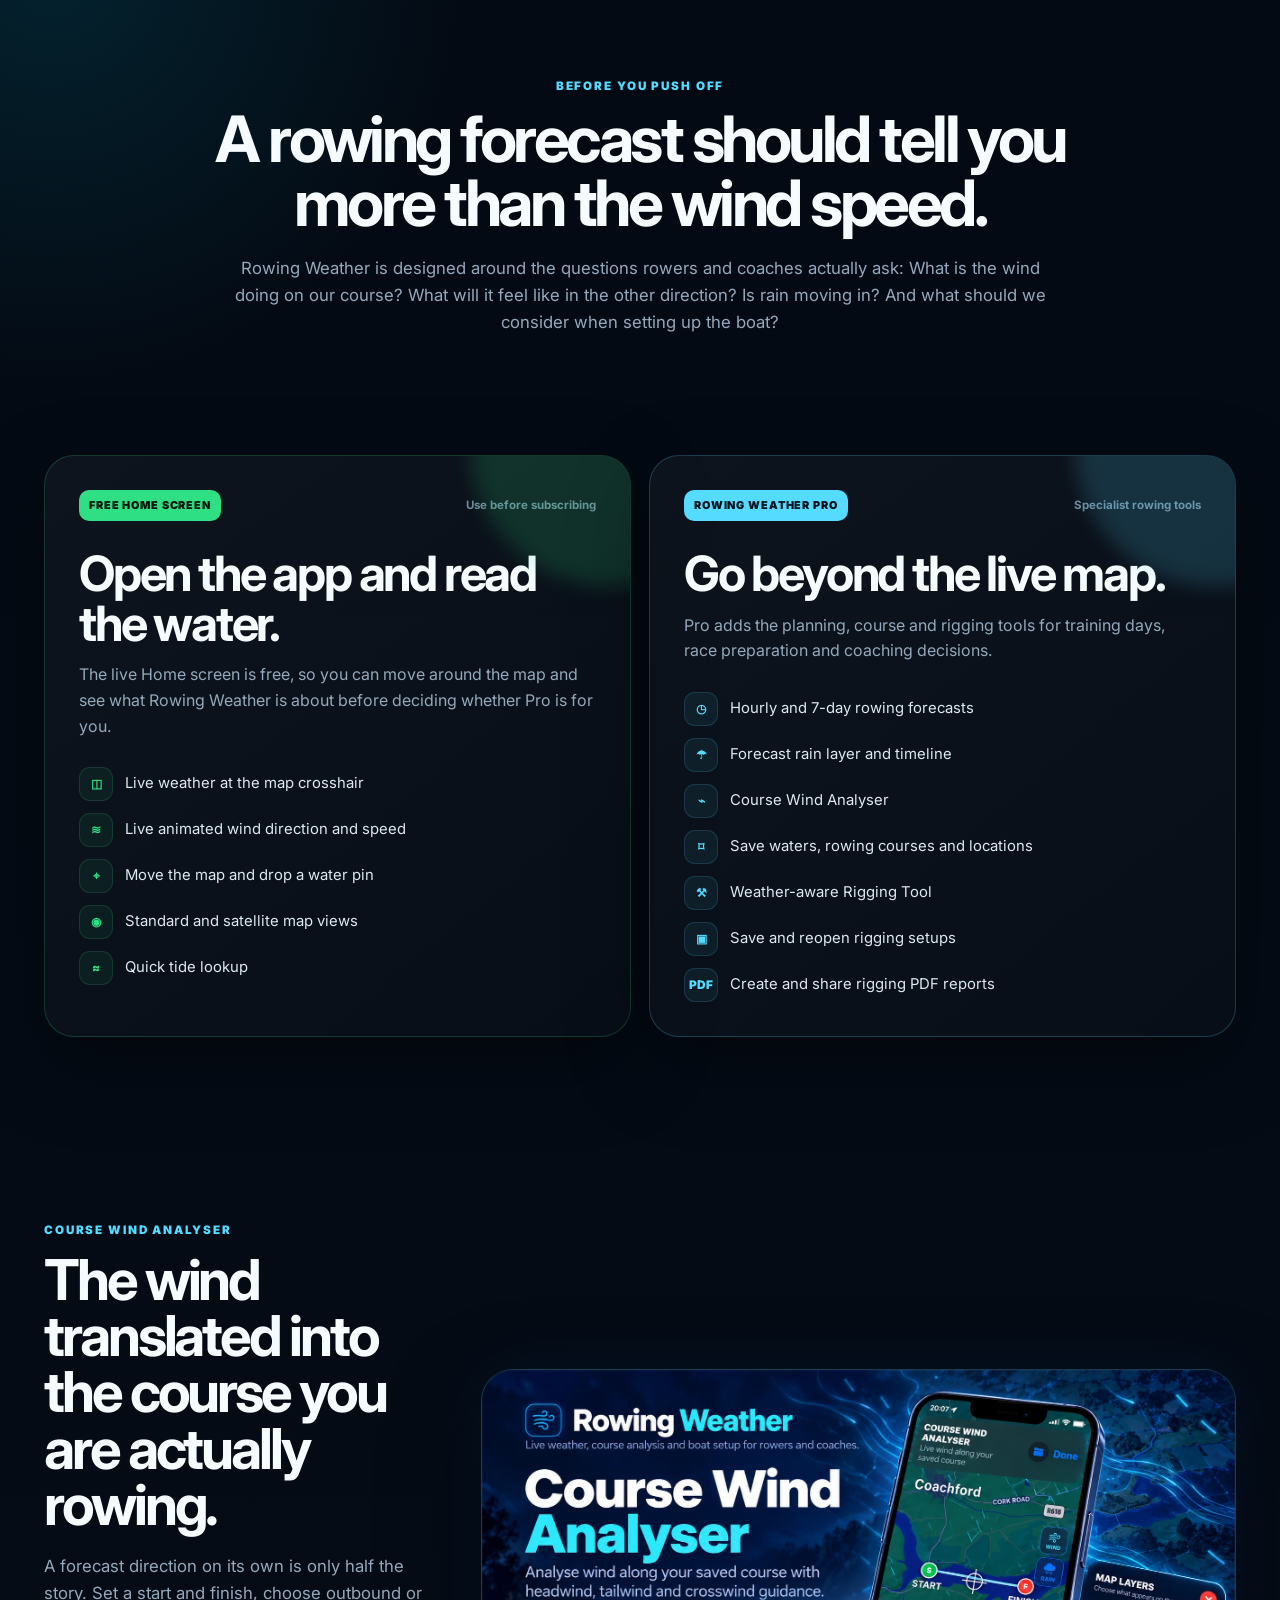
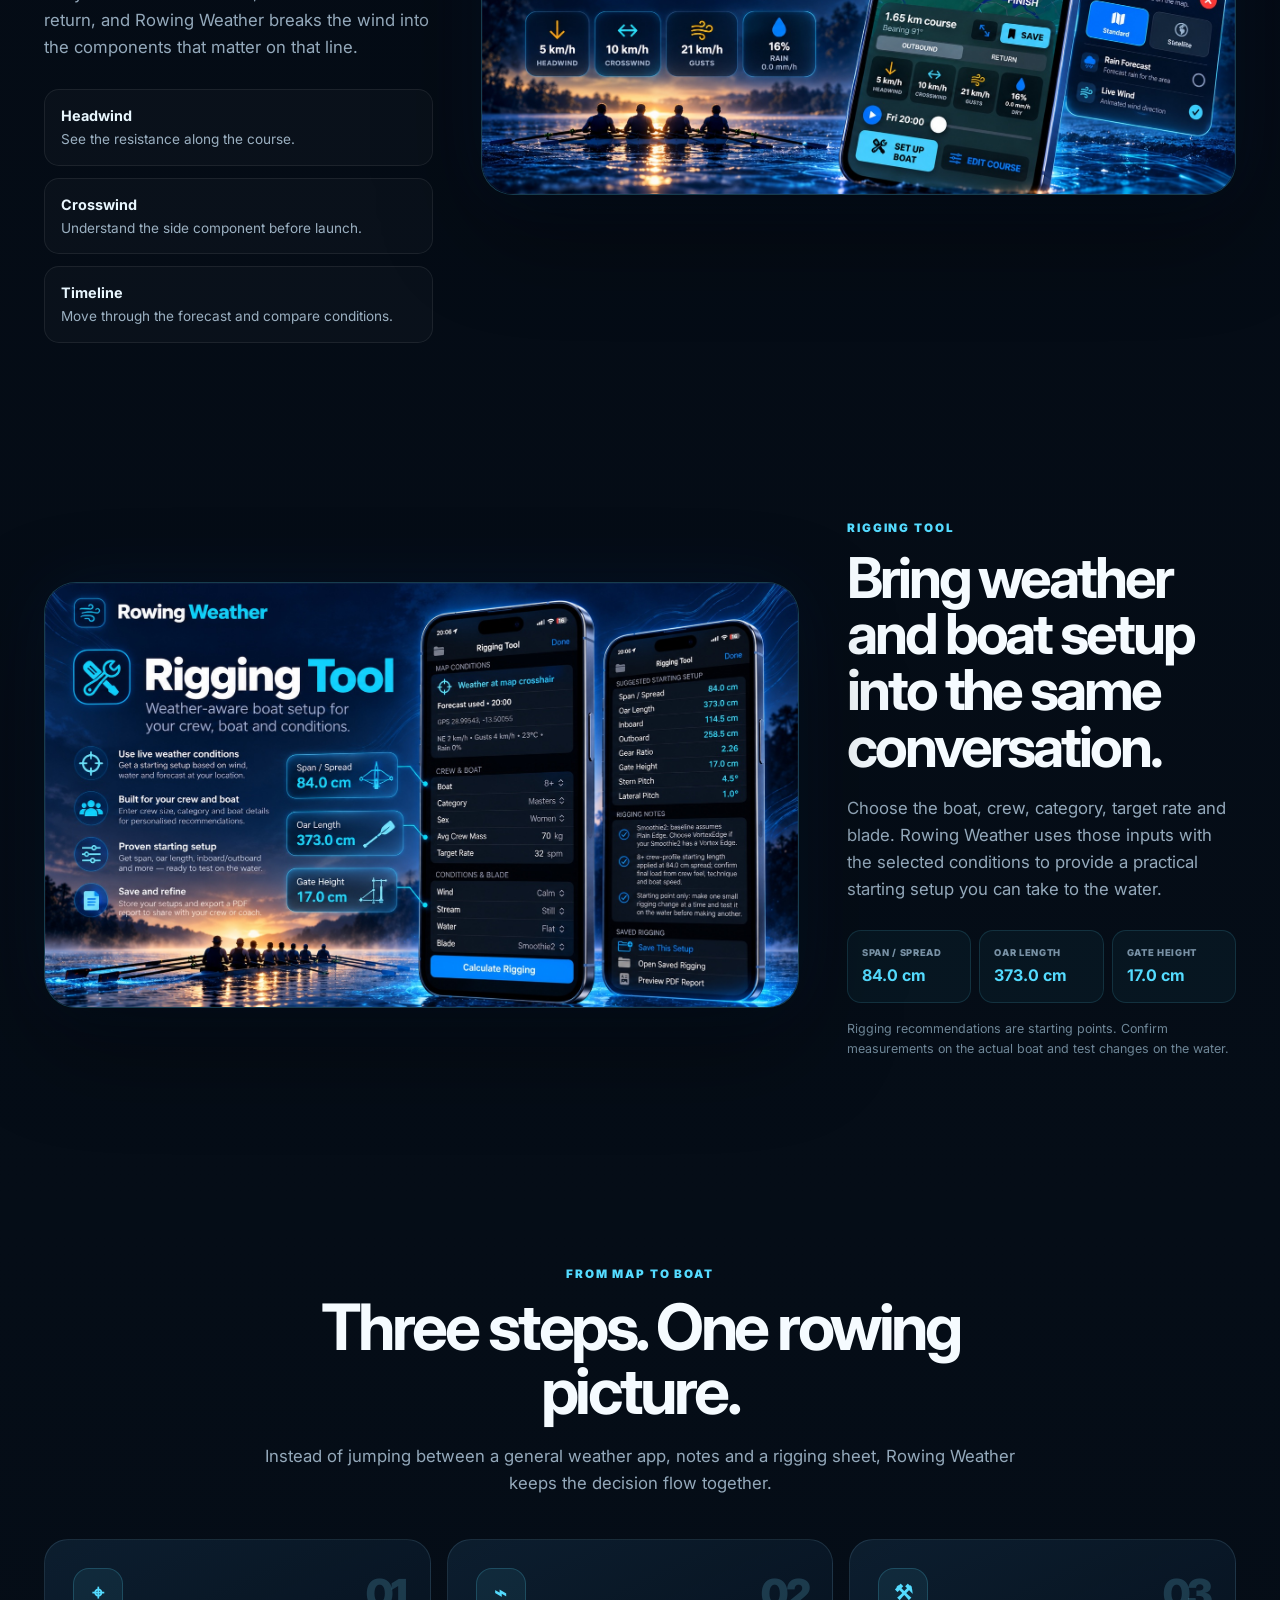
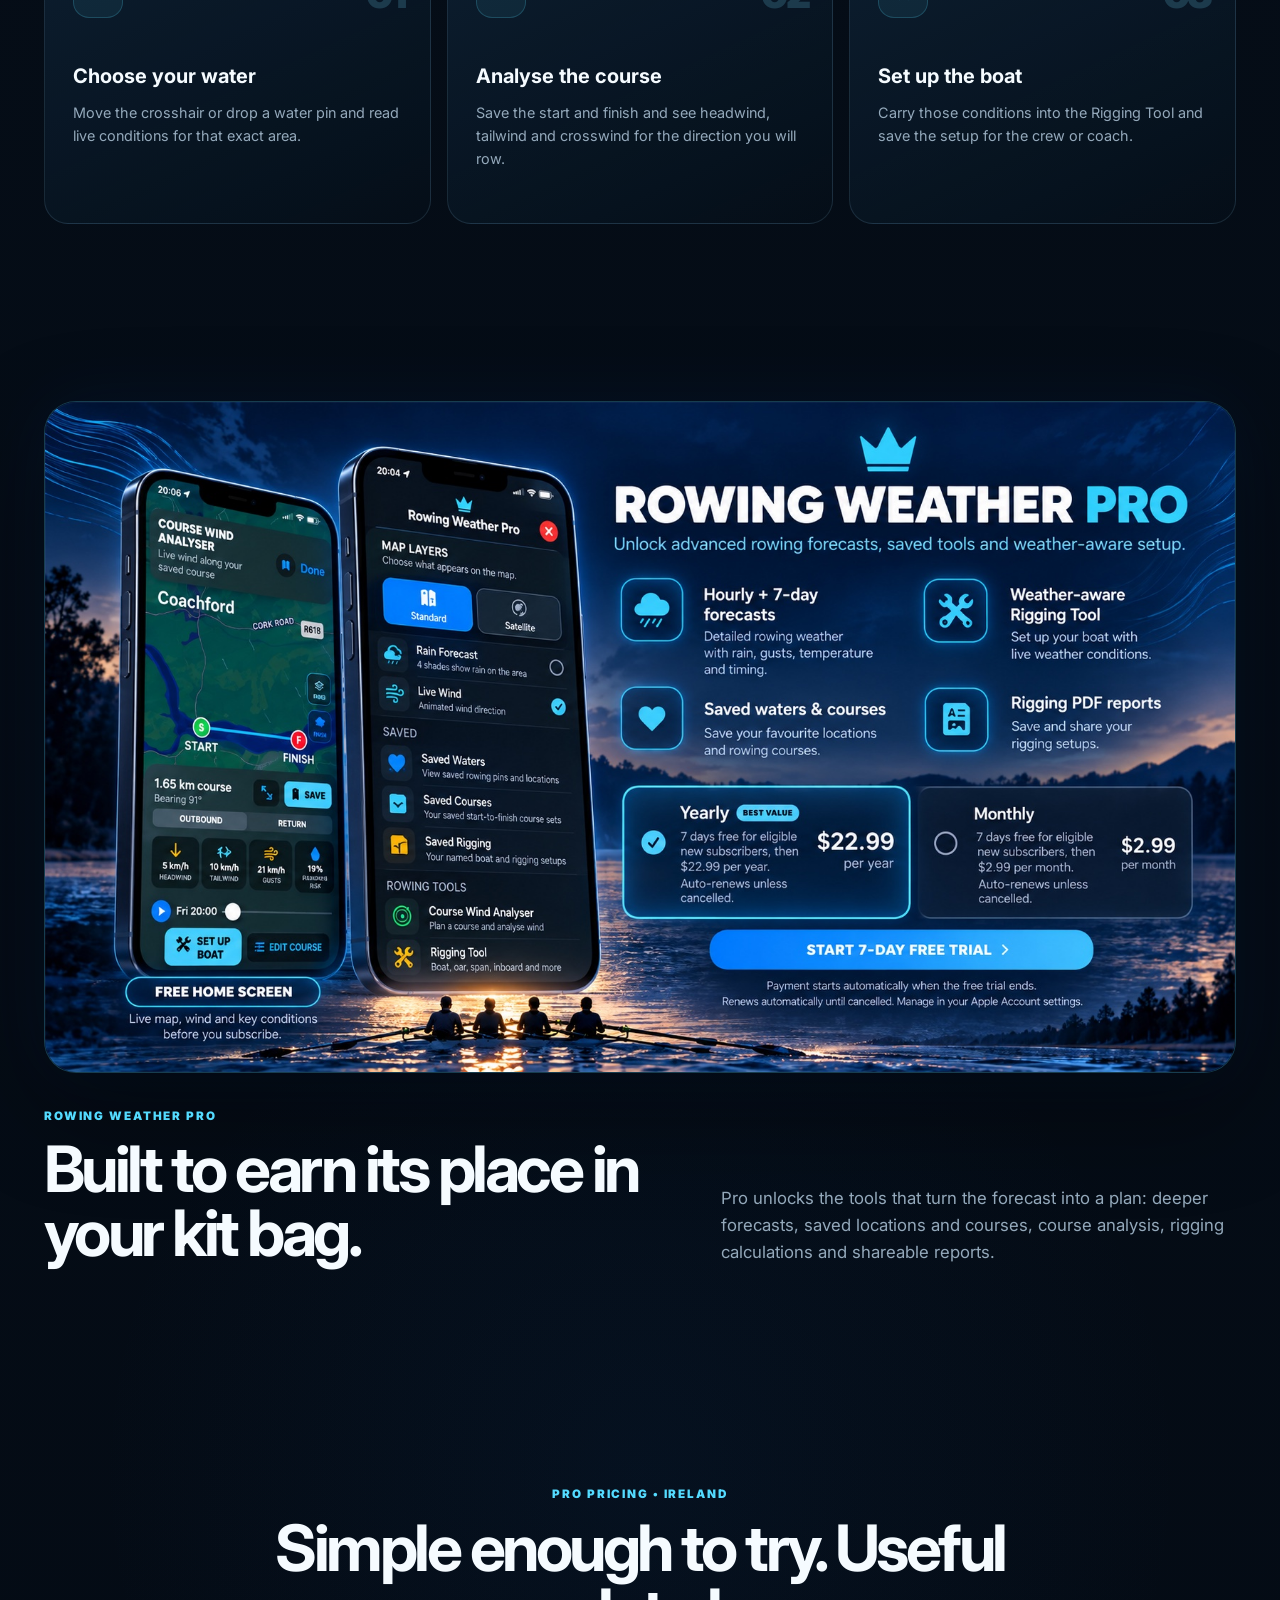
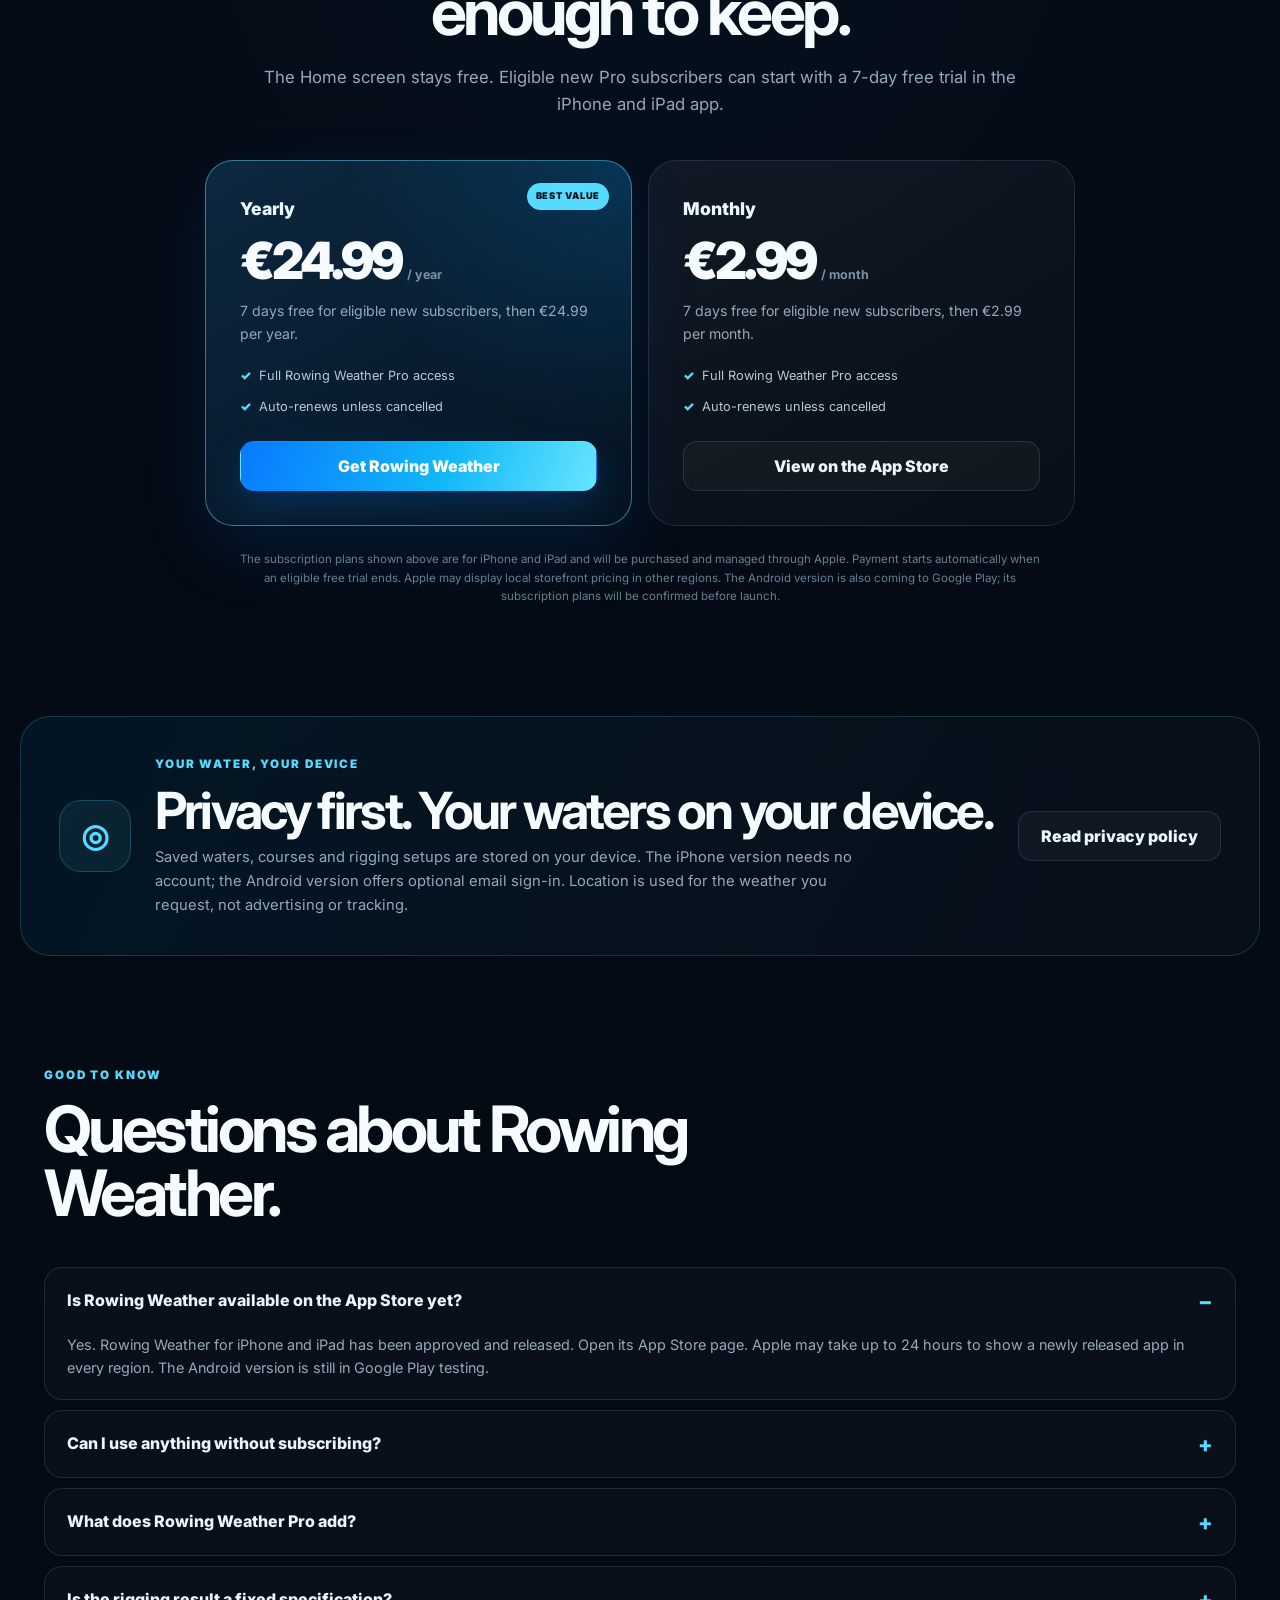
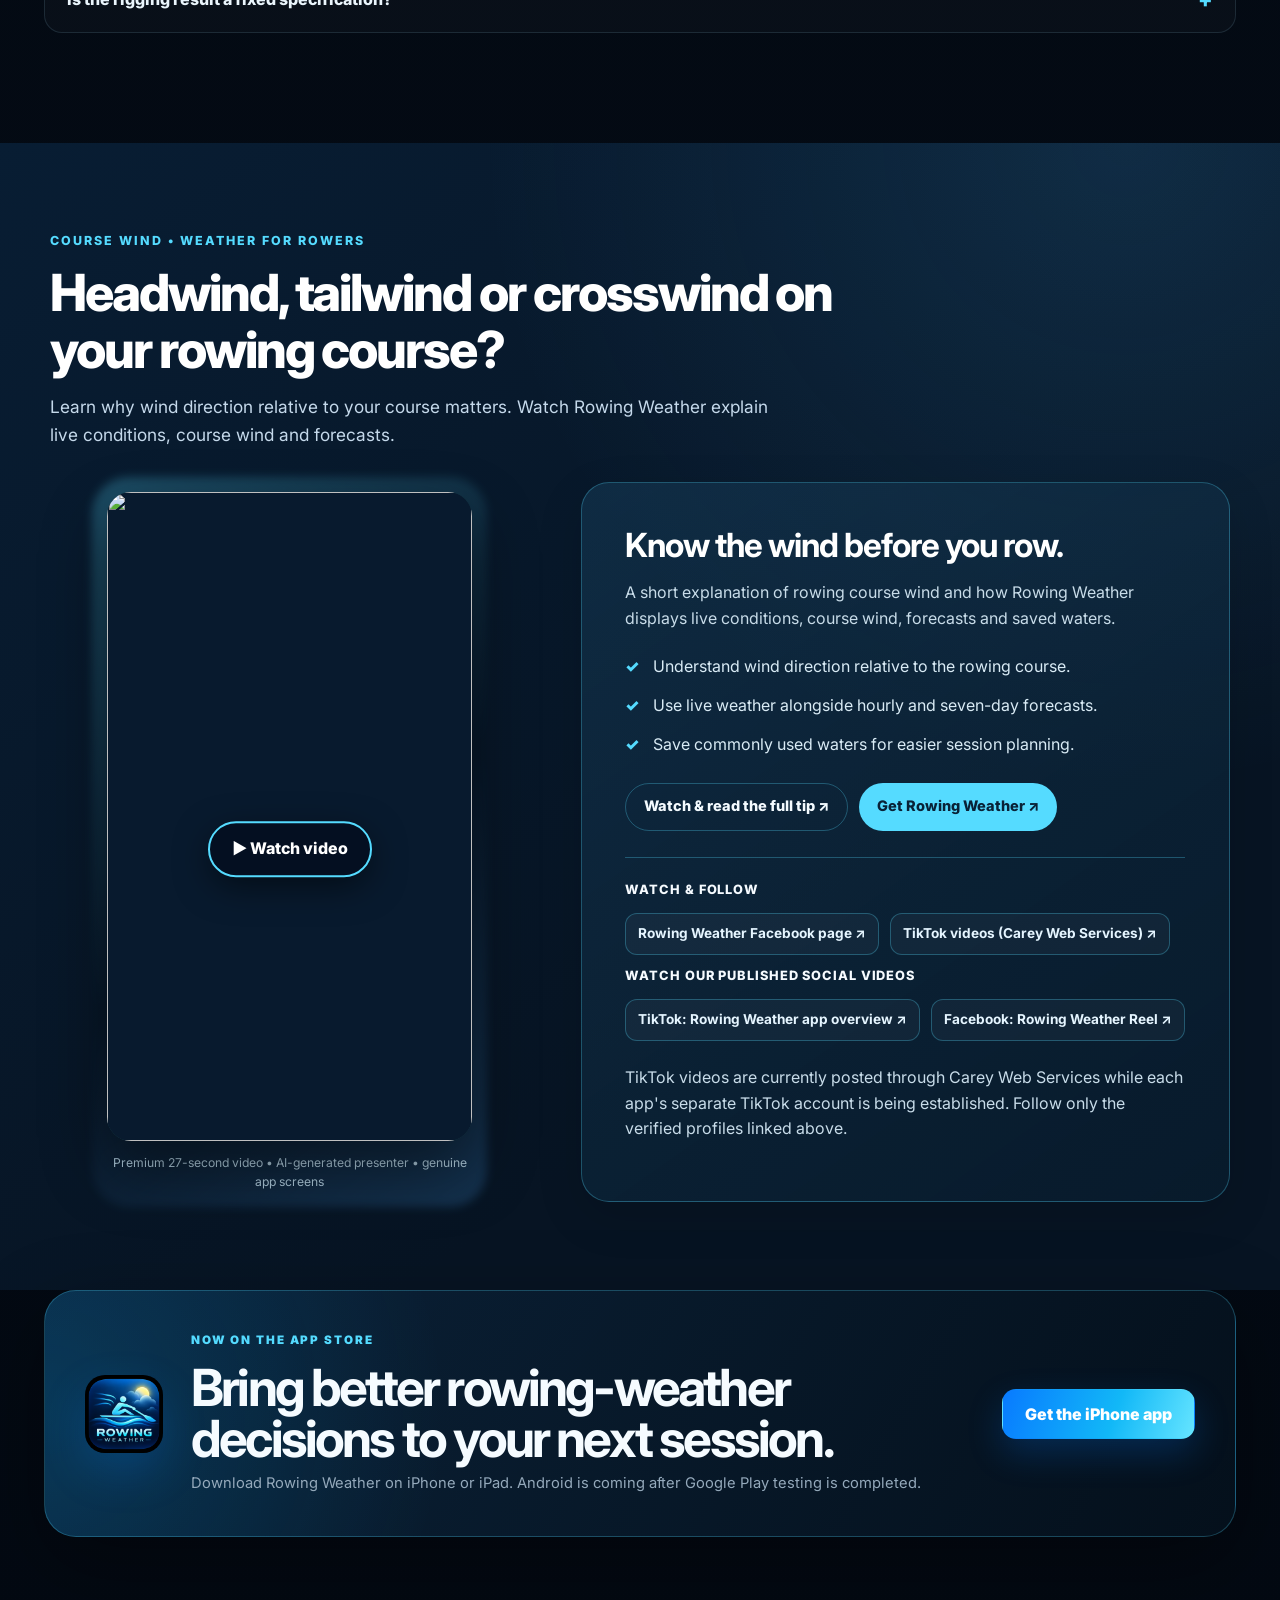
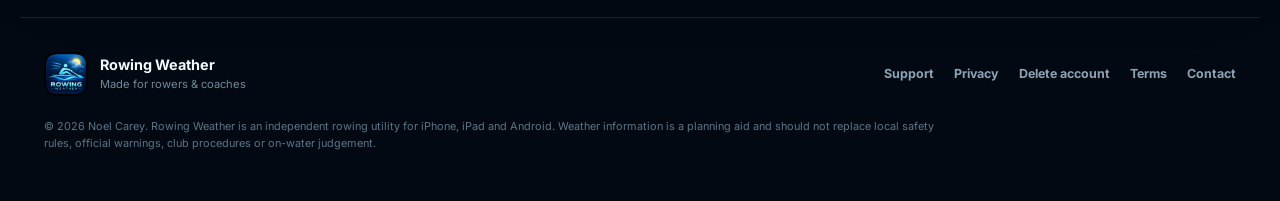
==== commit 732bef08: "Link app website to verified published TikTok Facebook and Instagram videos" ====
--- a/index.html
+++ b/index.html
@@ -293,9 +293,13 @@
         </div>
         <div class="social-feature__profiles" aria-label="Official social media links">
           <p class="social-feature__profiles-label">Watch &amp; follow</p>
-          <a class="social-feature__social-link" href="https://www.facebook.com/profile.php?id=1419542561248697" target="_blank" rel="noopener noreferrer">Rowing Weather Facebook page ↗</a>
+          <a class="social-feature__social-link" href="https://www.facebook.com/profile.php?id=61596281533988" target="_blank" rel="noopener noreferrer">Rowing Weather Facebook page ↗</a>
 <a class="social-feature__social-link" href="https://www.tiktok.com/@care.web.services" target="_blank" rel="noopener noreferrer">TikTok videos (Carey Web Services) ↗</a>
-        </div>
+        
+          <p class="social-feature__profiles-label social-feature__published-label">Watch our published social videos</p>
+          <a class="social-feature__social-link" href="https://www.tiktok.com/@care.web.services/video/7708190356134710550" target="_blank" rel="noopener noreferrer">TikTok: Rowing Weather app overview ↗</a>
+          <a class="social-feature__social-link" href="https://www.facebook.com/reel/1125231640396977/" target="_blank" rel="noopener noreferrer">Facebook: Rowing Weather Reel ↗</a>
+</div>
         <p class="social-feature__tip">TikTok videos are currently posted through Carey Web Services while each app's separate TikTok account is being established. Follow only the verified profiles linked above.</p>
       </div>
     </div>
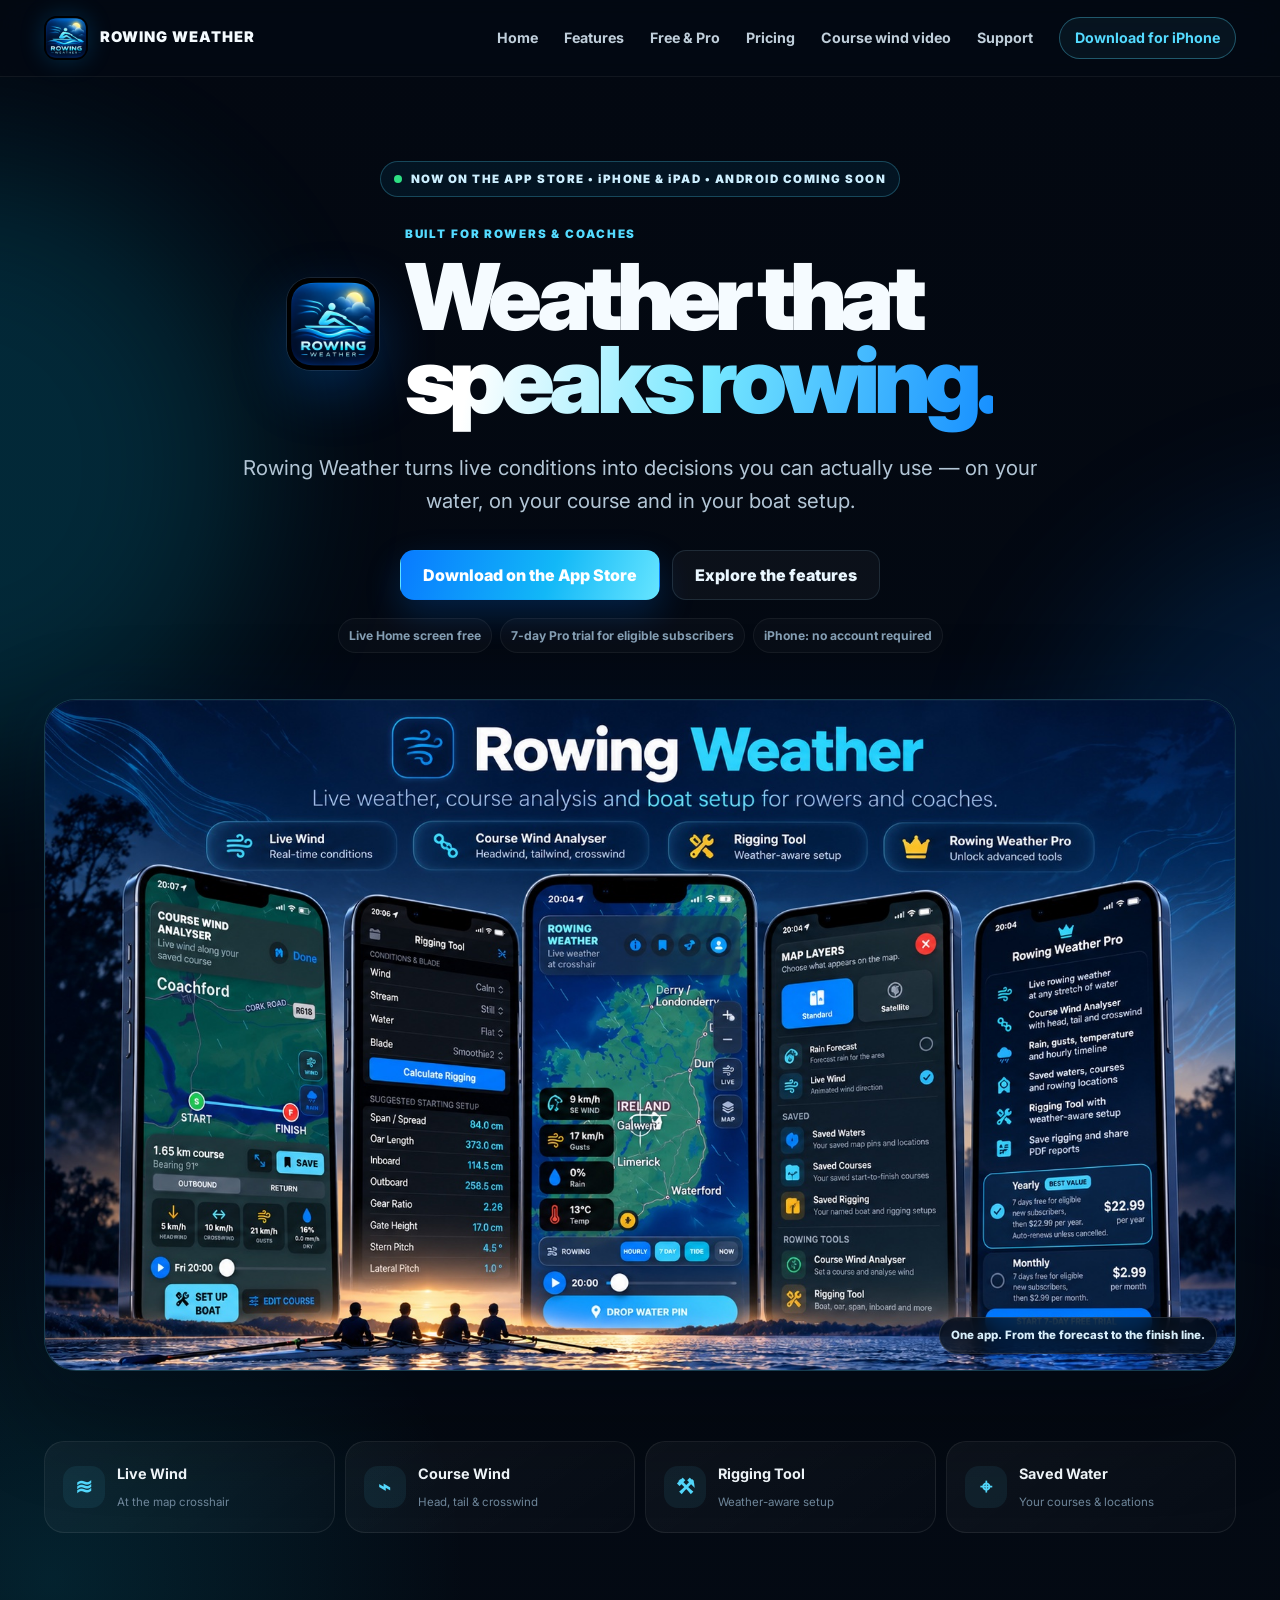
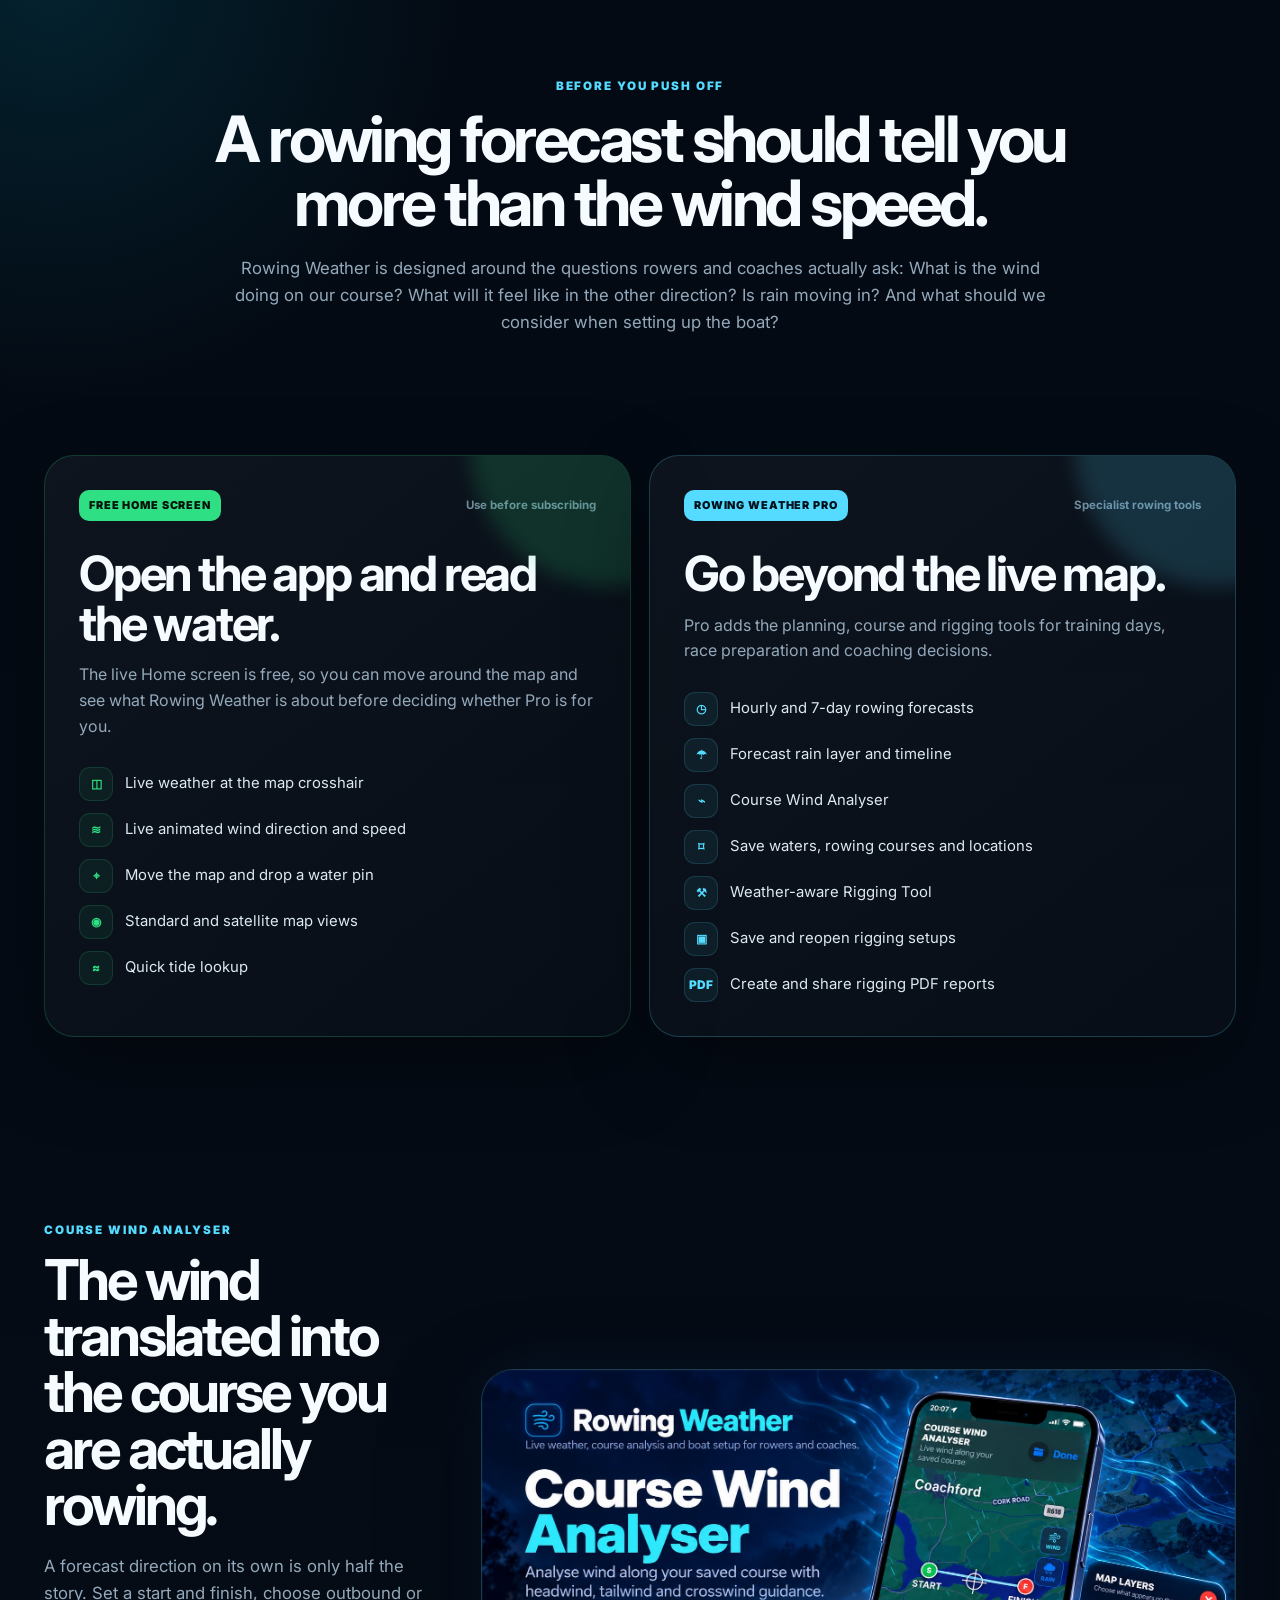
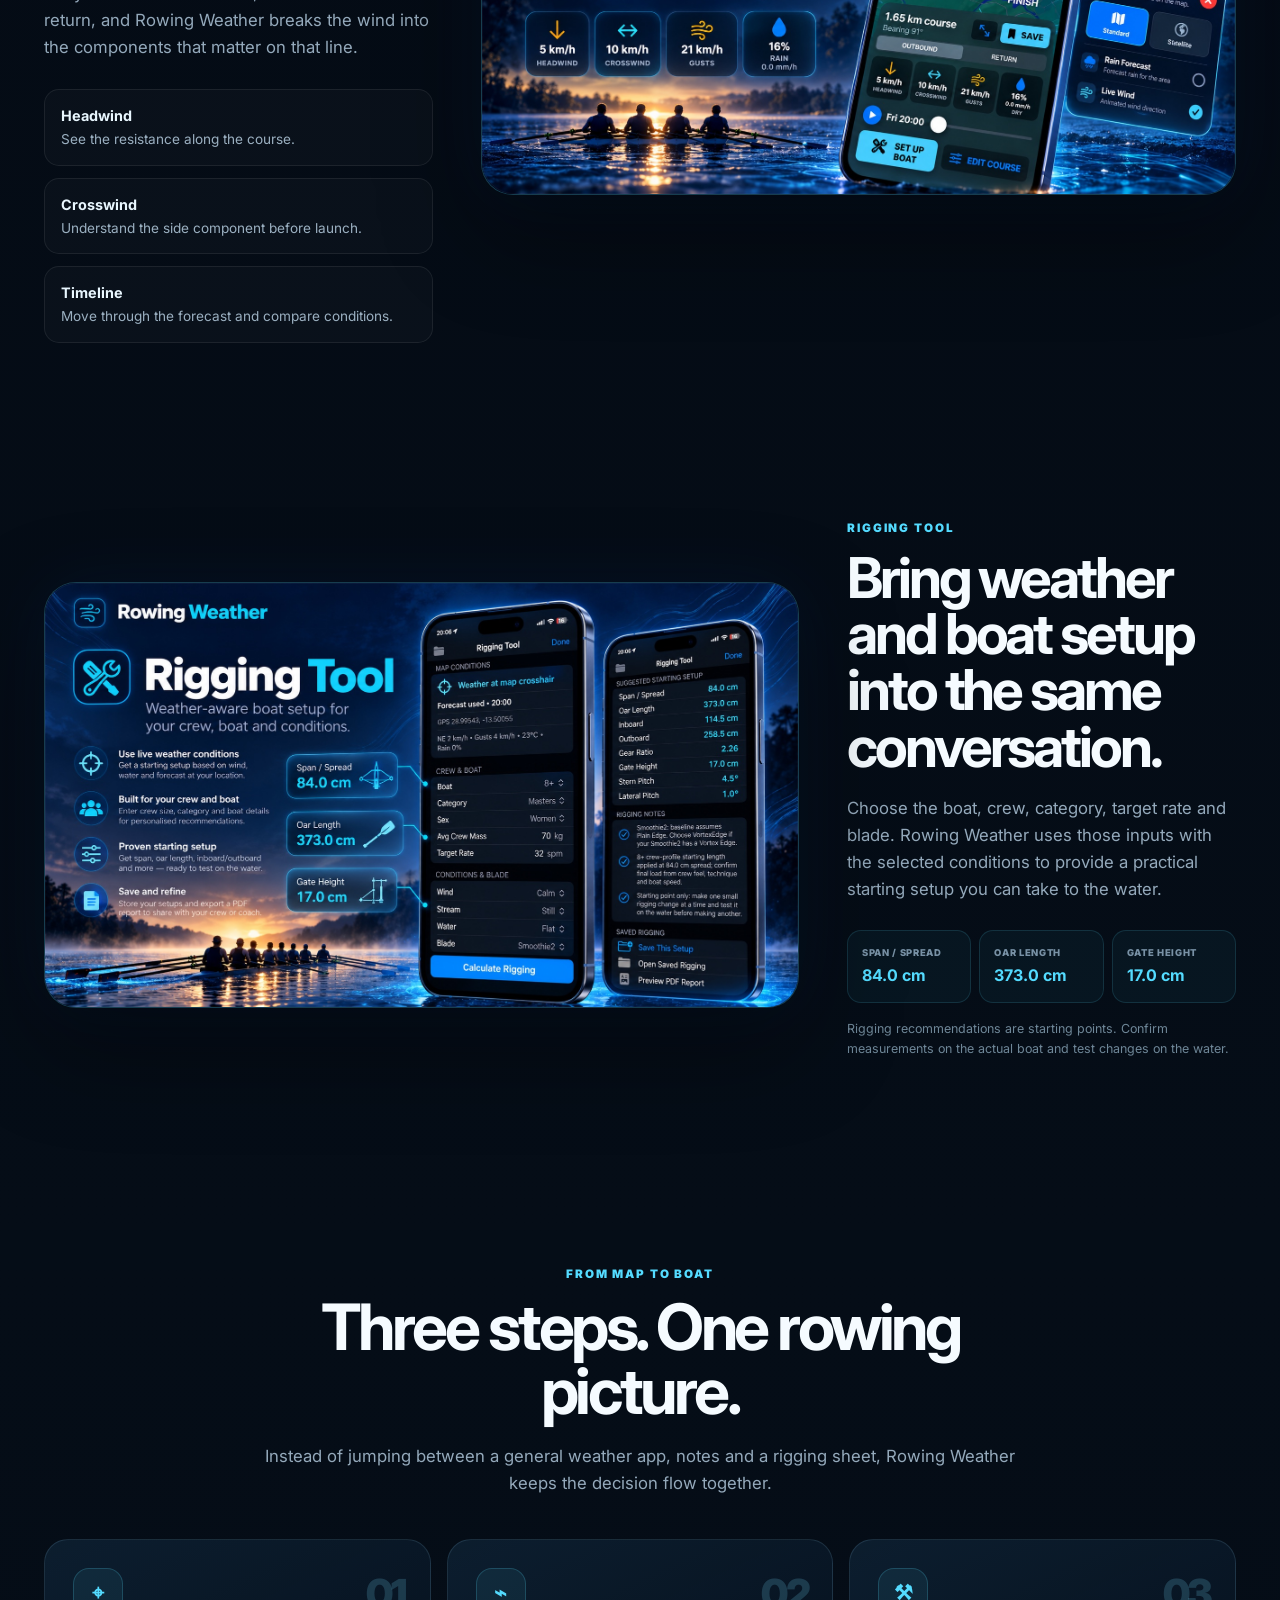
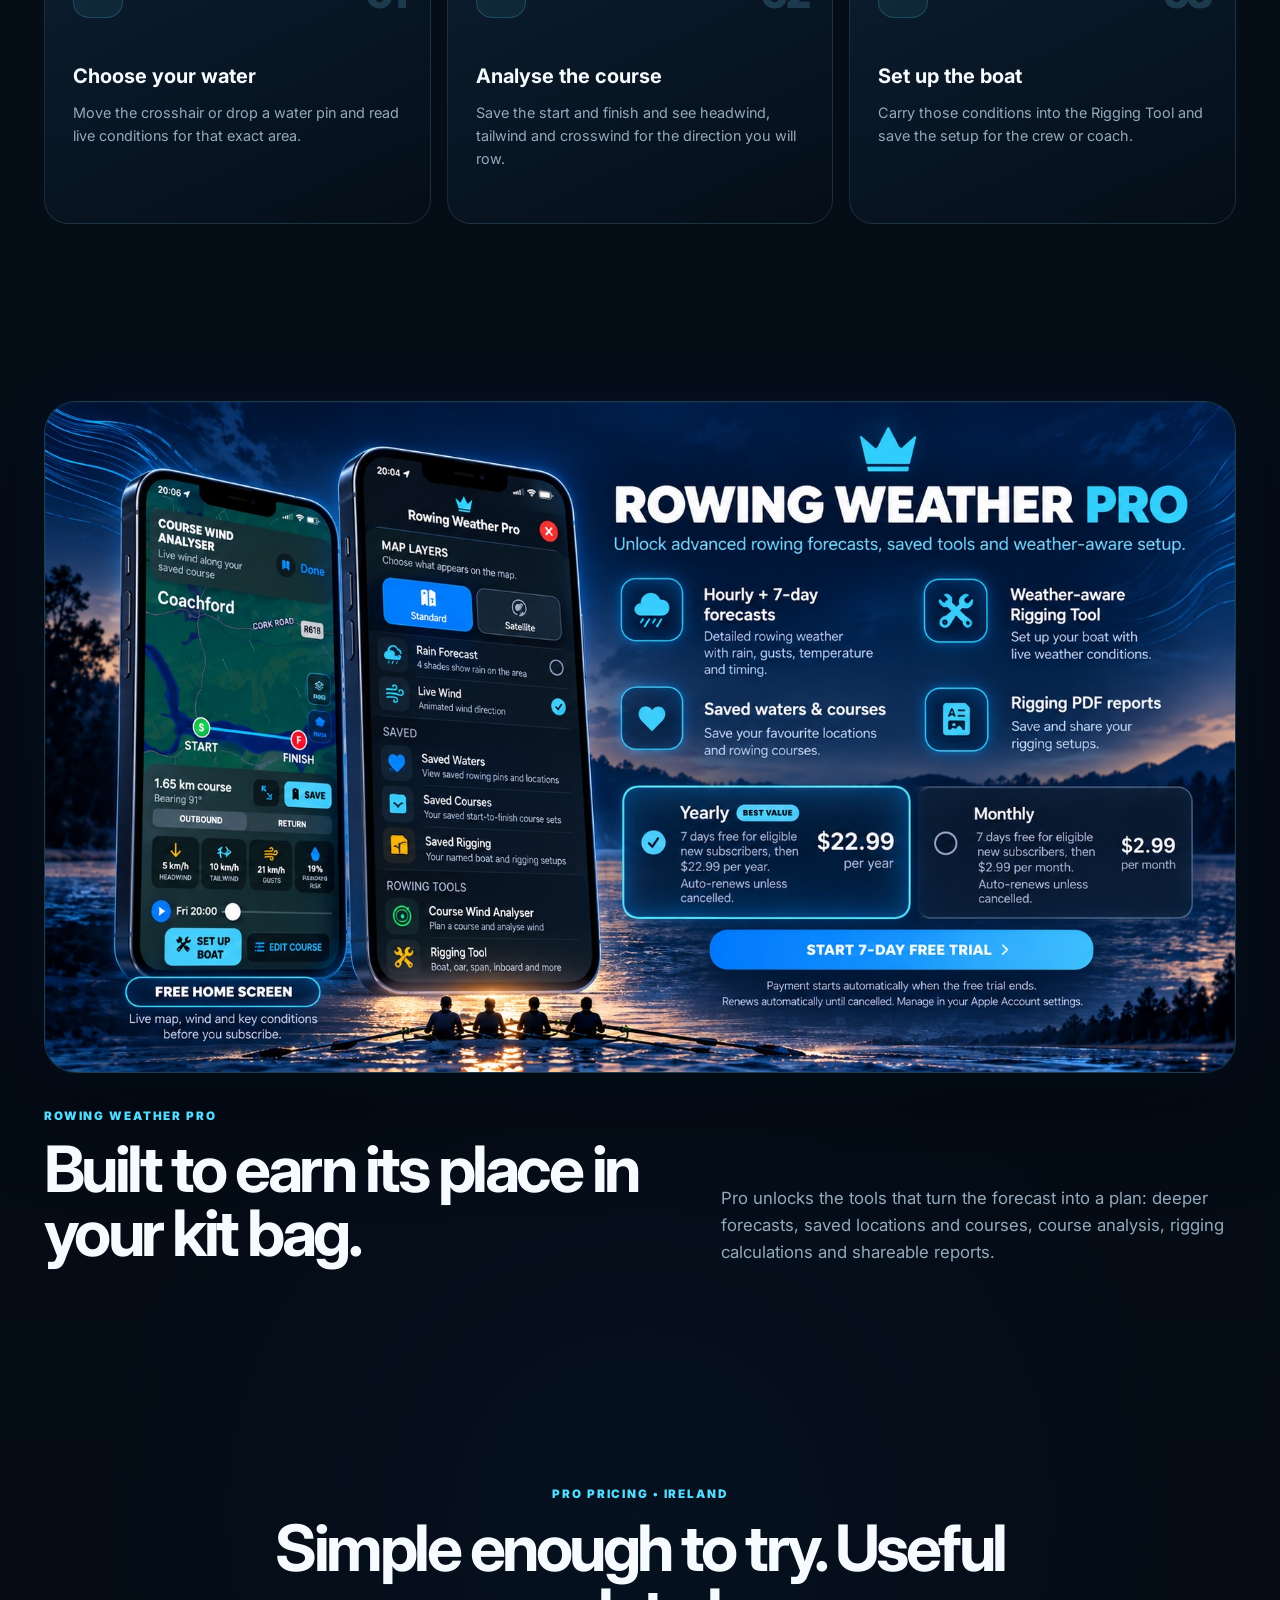
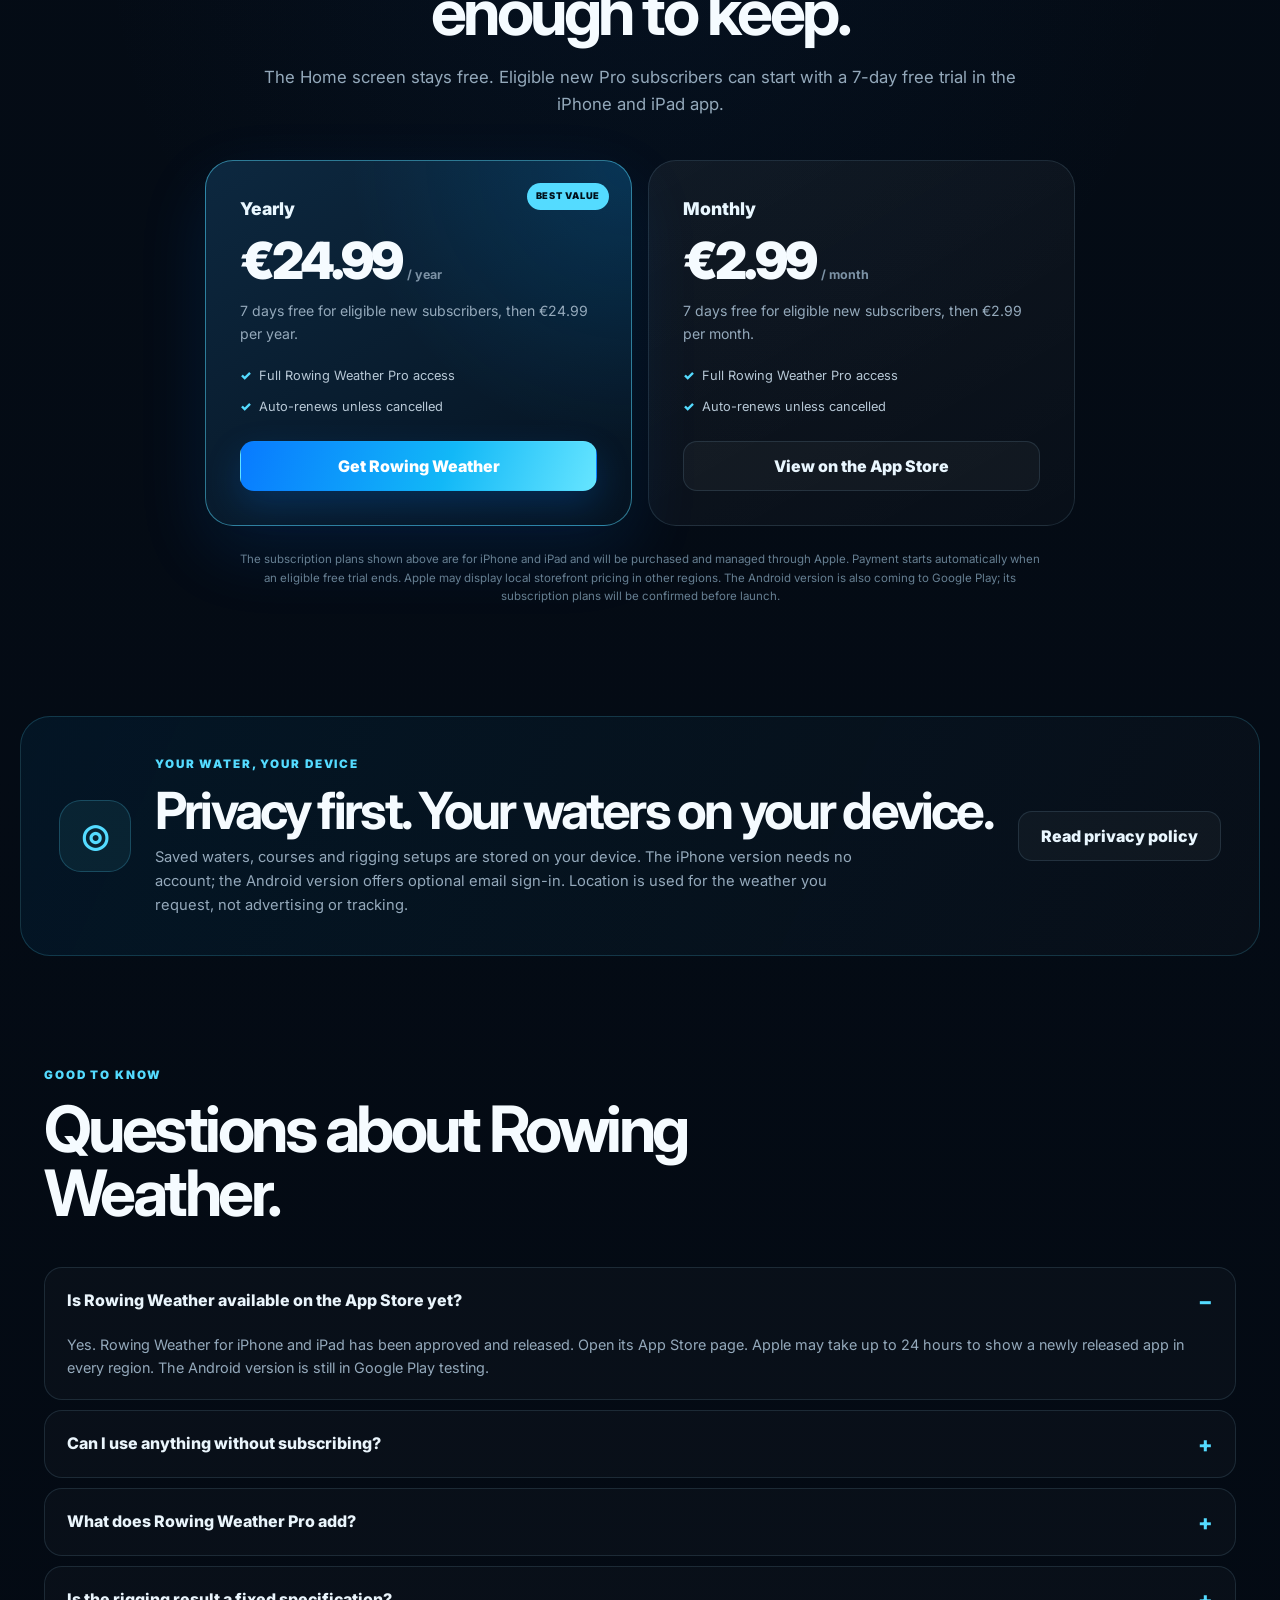
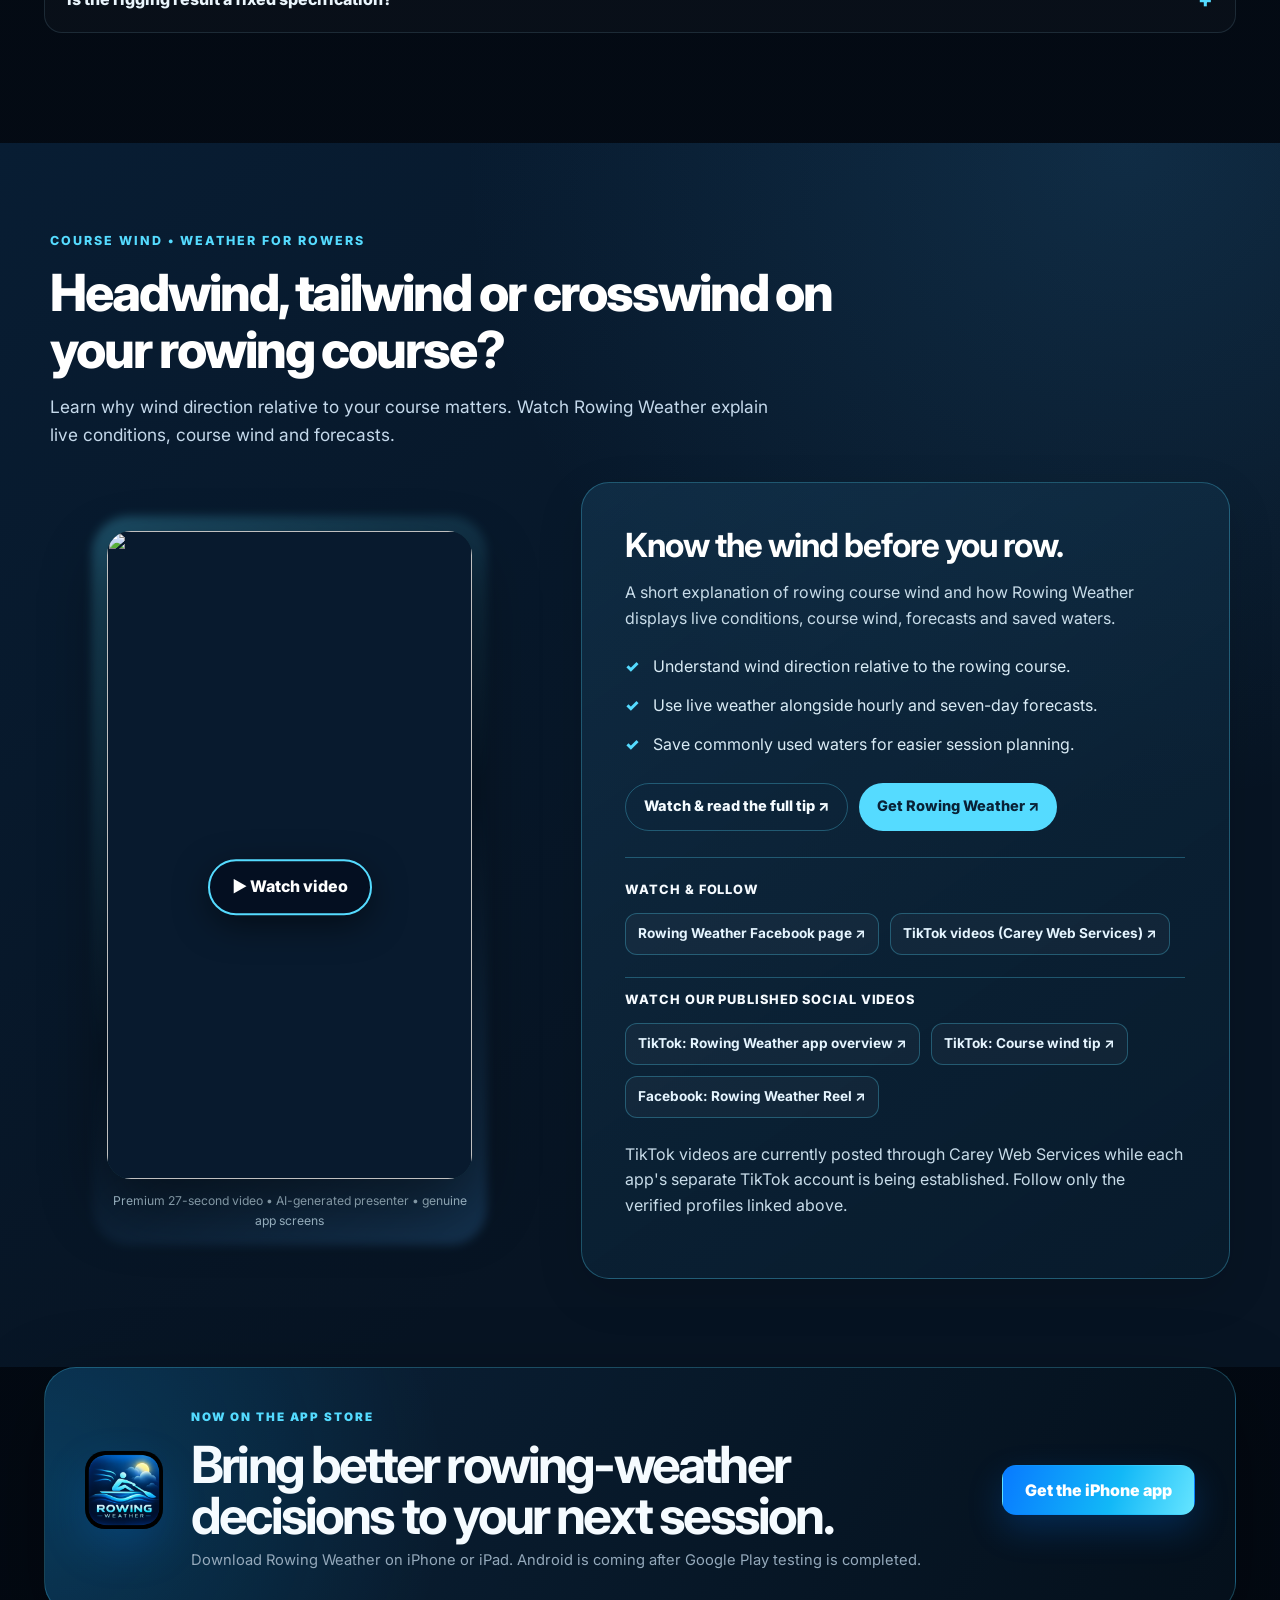
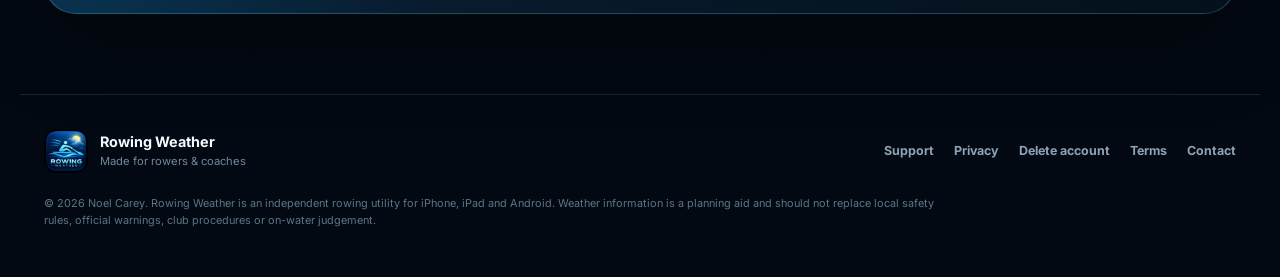
==== commit 041c4534: "Link latest directly published TikTok app videos on website" ====
--- a/index.html
+++ b/index.html
@@ -298,6 +298,7 @@
         
           <p class="social-feature__profiles-label social-feature__published-label">Watch our published social videos</p>
           <a class="social-feature__social-link" href="https://www.tiktok.com/@care.web.services/video/7708190356134710550" target="_blank" rel="noopener noreferrer">TikTok: Rowing Weather app overview ↗</a>
+          <a class="social-feature__social-link" href="https://www.tiktok.com/@care.web.services/video/7708428358043929878" target="_blank" rel="noopener noreferrer">TikTok: Course wind tip ↗</a>
           <a class="social-feature__social-link" href="https://www.facebook.com/reel/1125231640396977/" target="_blank" rel="noopener noreferrer">Facebook: Rowing Weather Reel ↗</a>
 </div>
         <p class="social-feature__tip">TikTok videos are currently posted through Carey Web Services while each app's separate TikTok account is being established. Follow only the verified profiles linked above.</p>
--- a/social-feature.css
+++ b/social-feature.css
@@ -70,3 +70,9 @@
 
 /* Keep play control visible without covering the teaching captions on the cover. */
 .social-feature__poster-play{bottom:auto;top:55%;left:50%;transform:translate(-50%,-50%)}
+
+/* Verified, brand-specific links to published public social posts. */
+.social-feature__published-label{margin-top:11px!important;padding-top:12px;border-top:1px solid var(--sf-border)}
+.social-watch-page__published{margin-top:28px}
+.social-watch-page__published p{color:#d4e5f0}
+.social-watch-page__published .social-watch-page__cta{margin-top:8px;padding-top:16px}
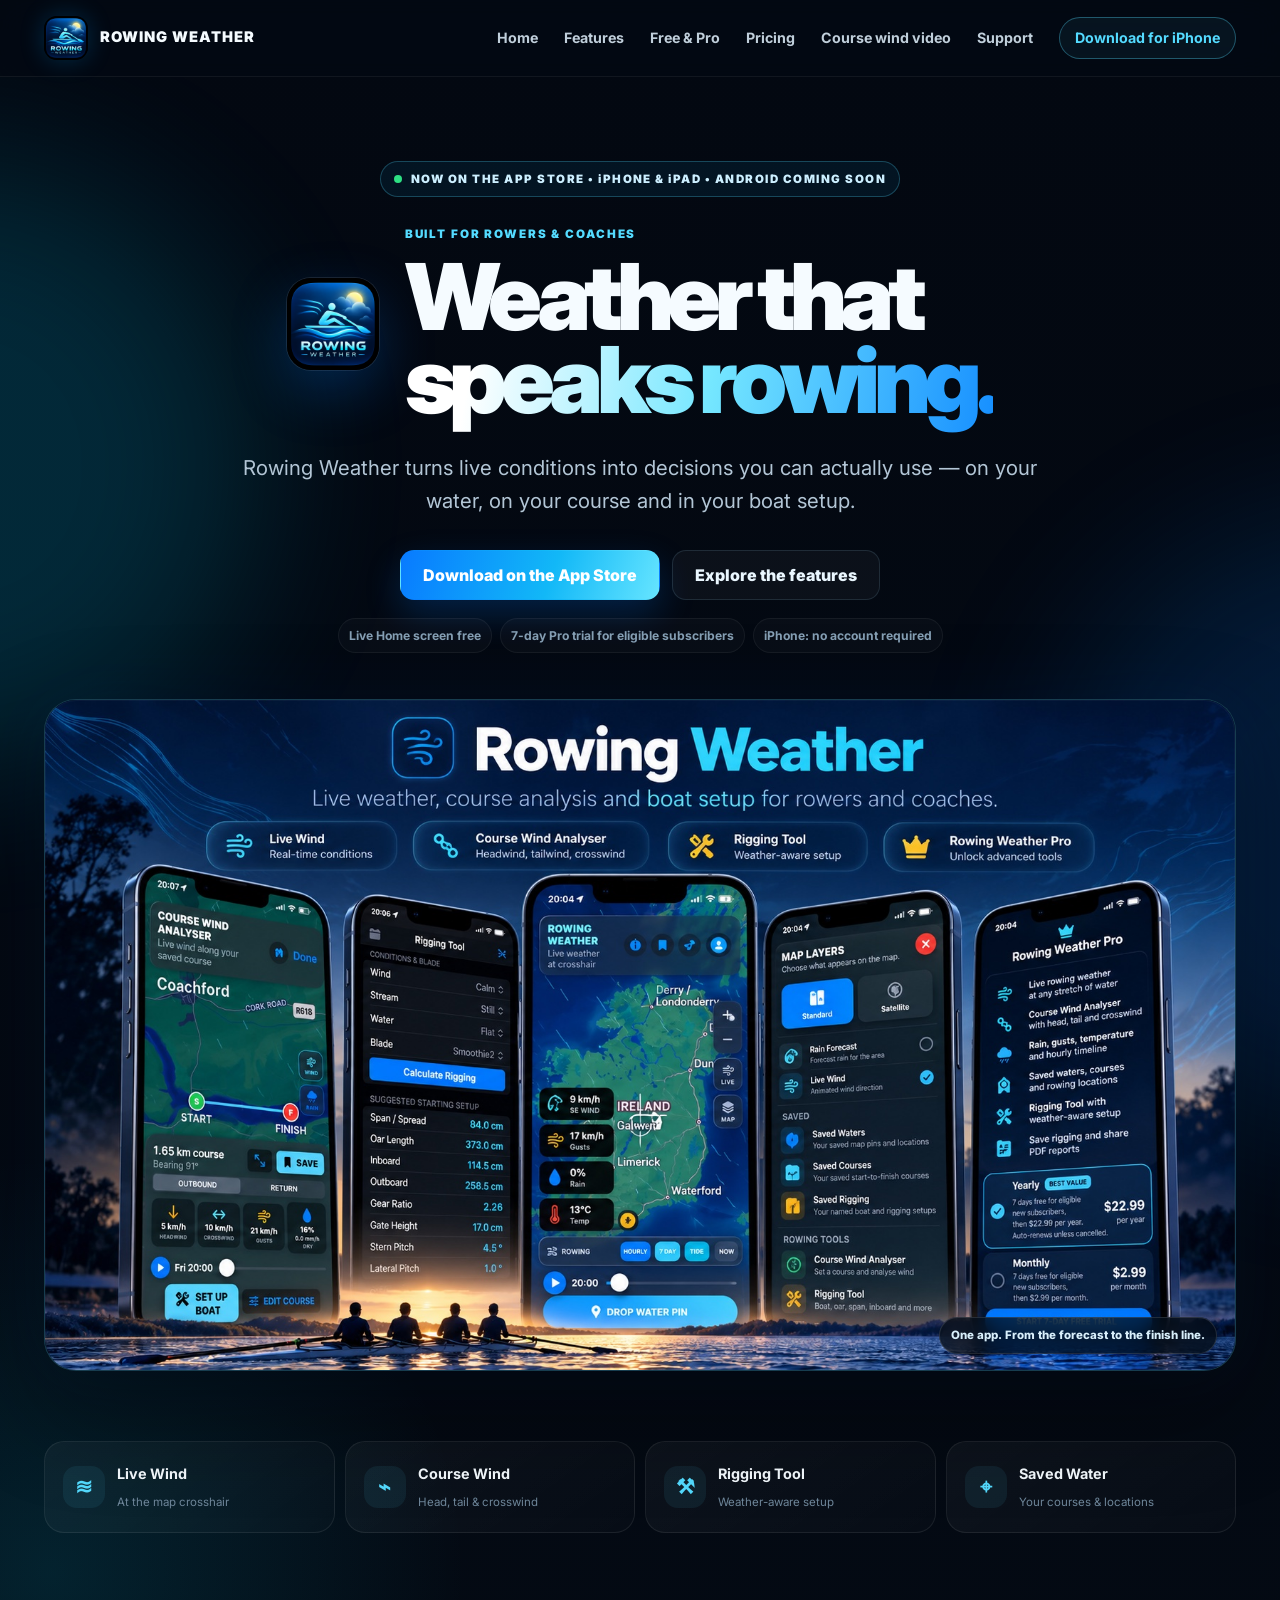
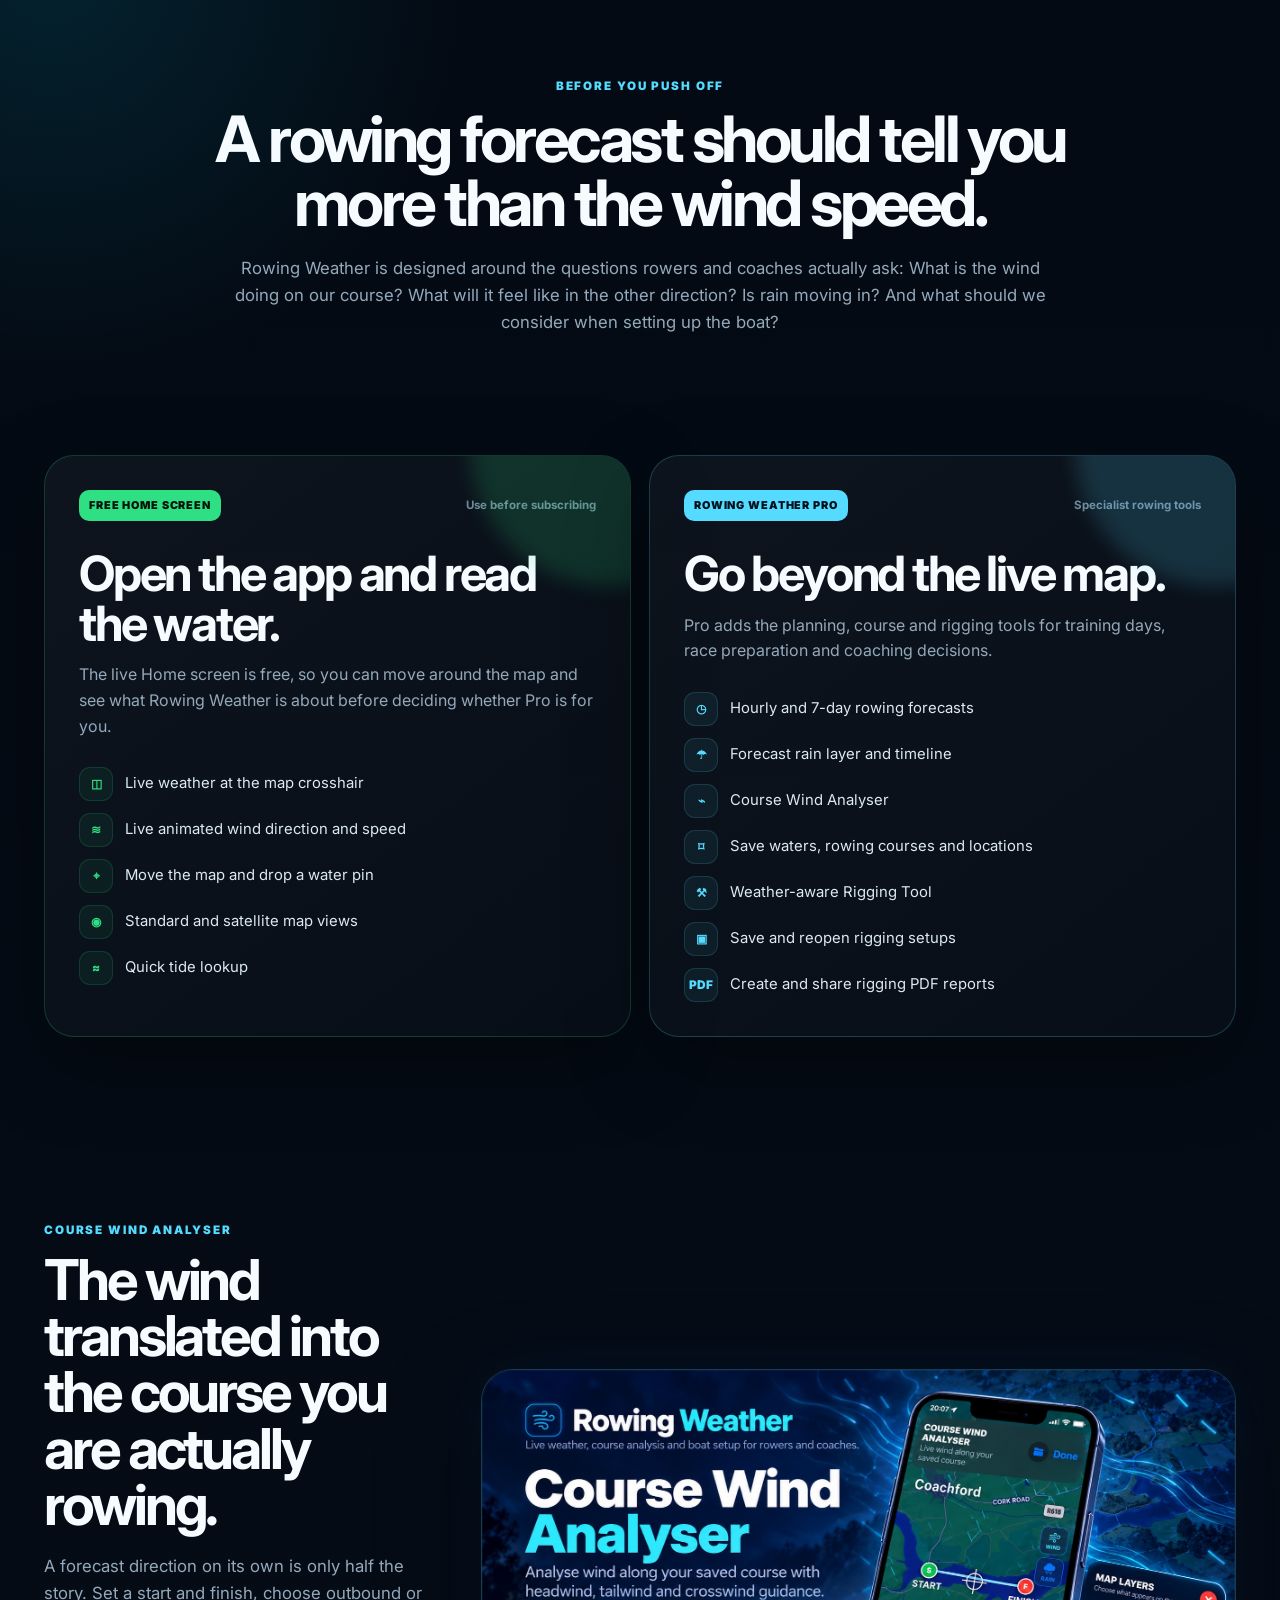
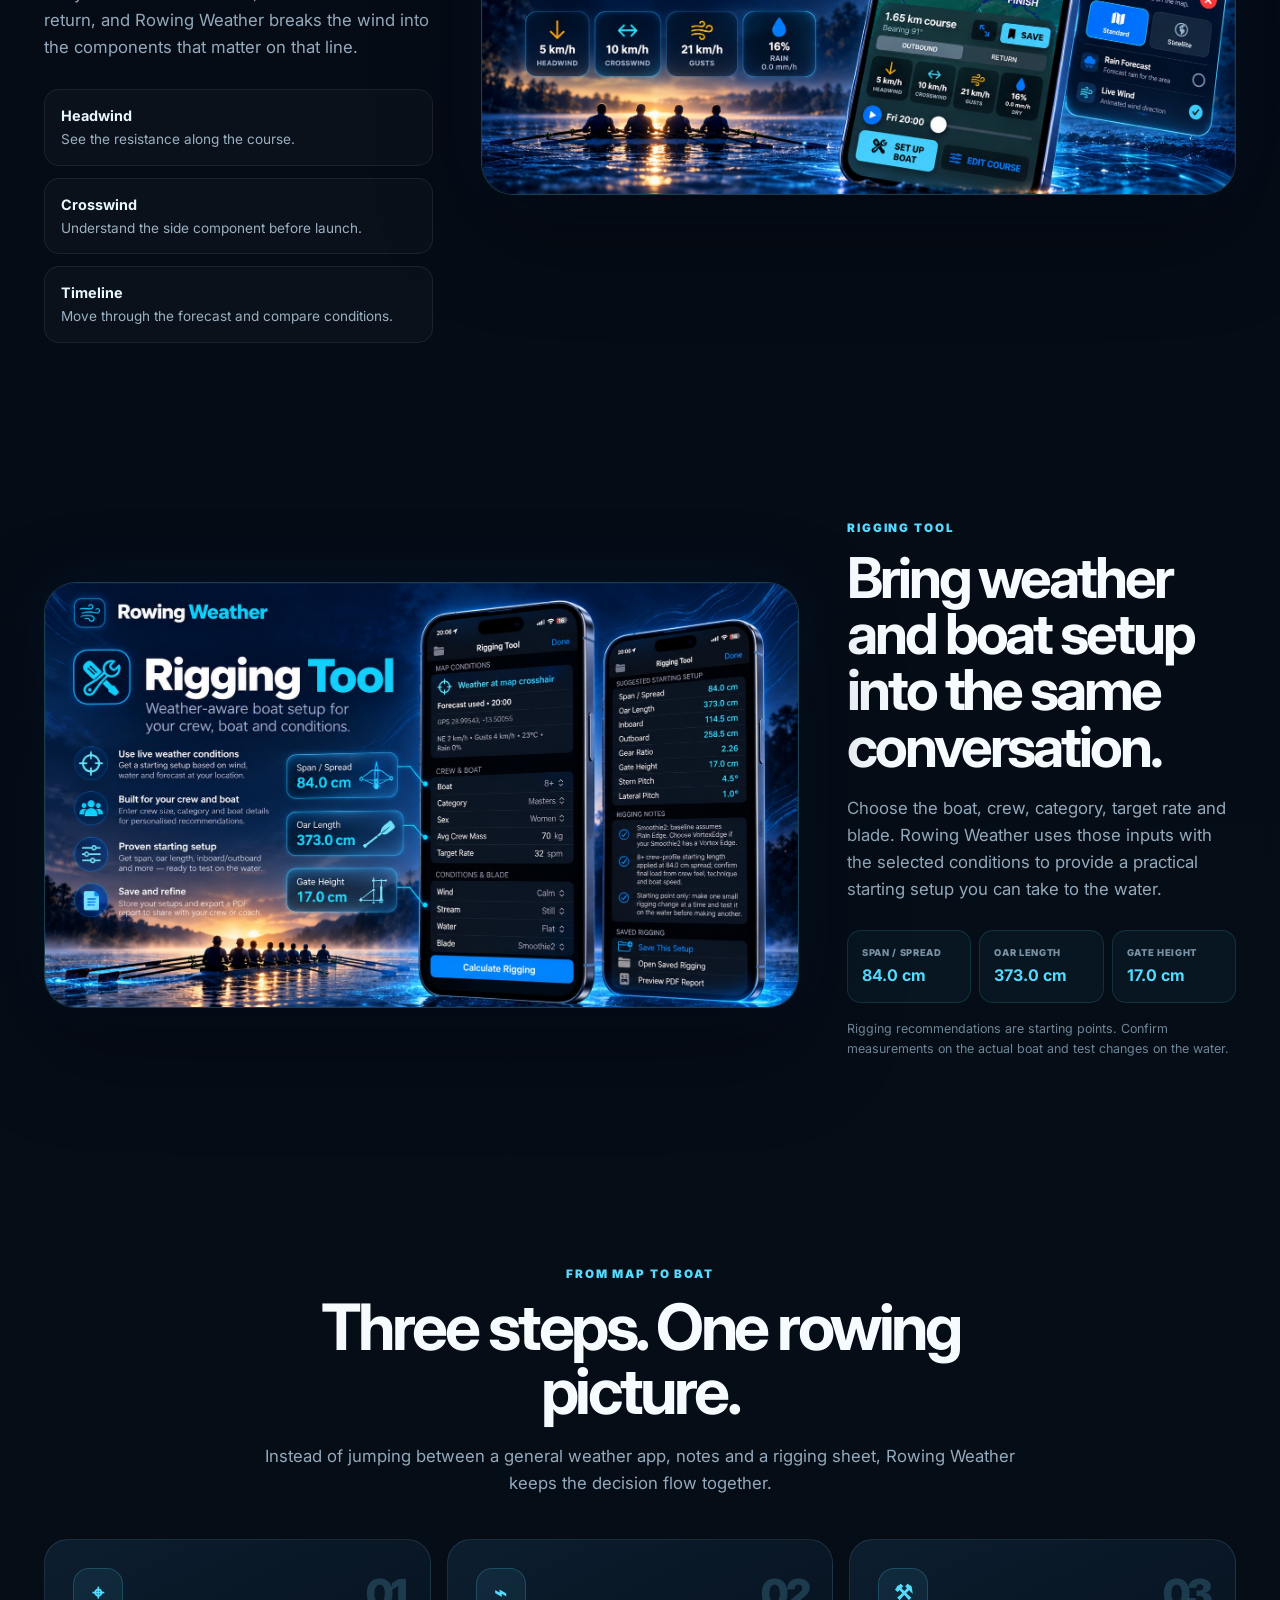
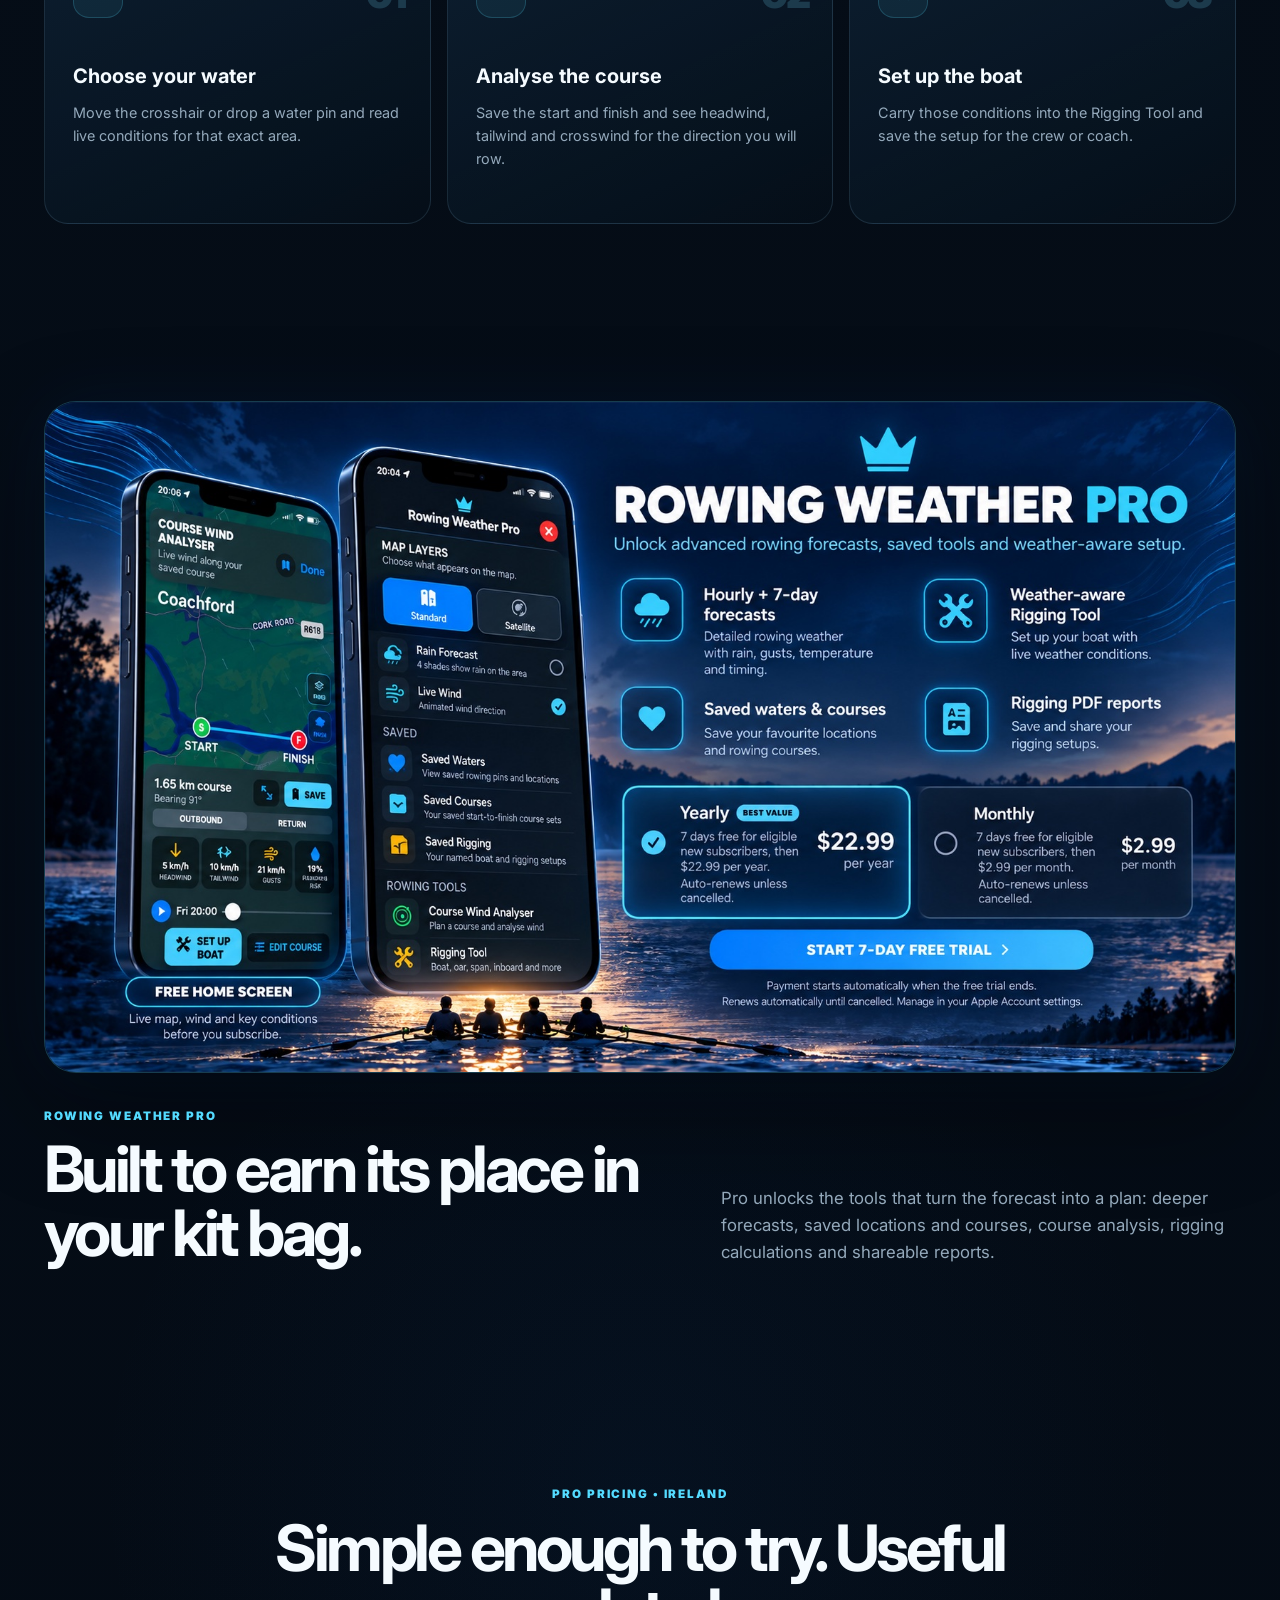
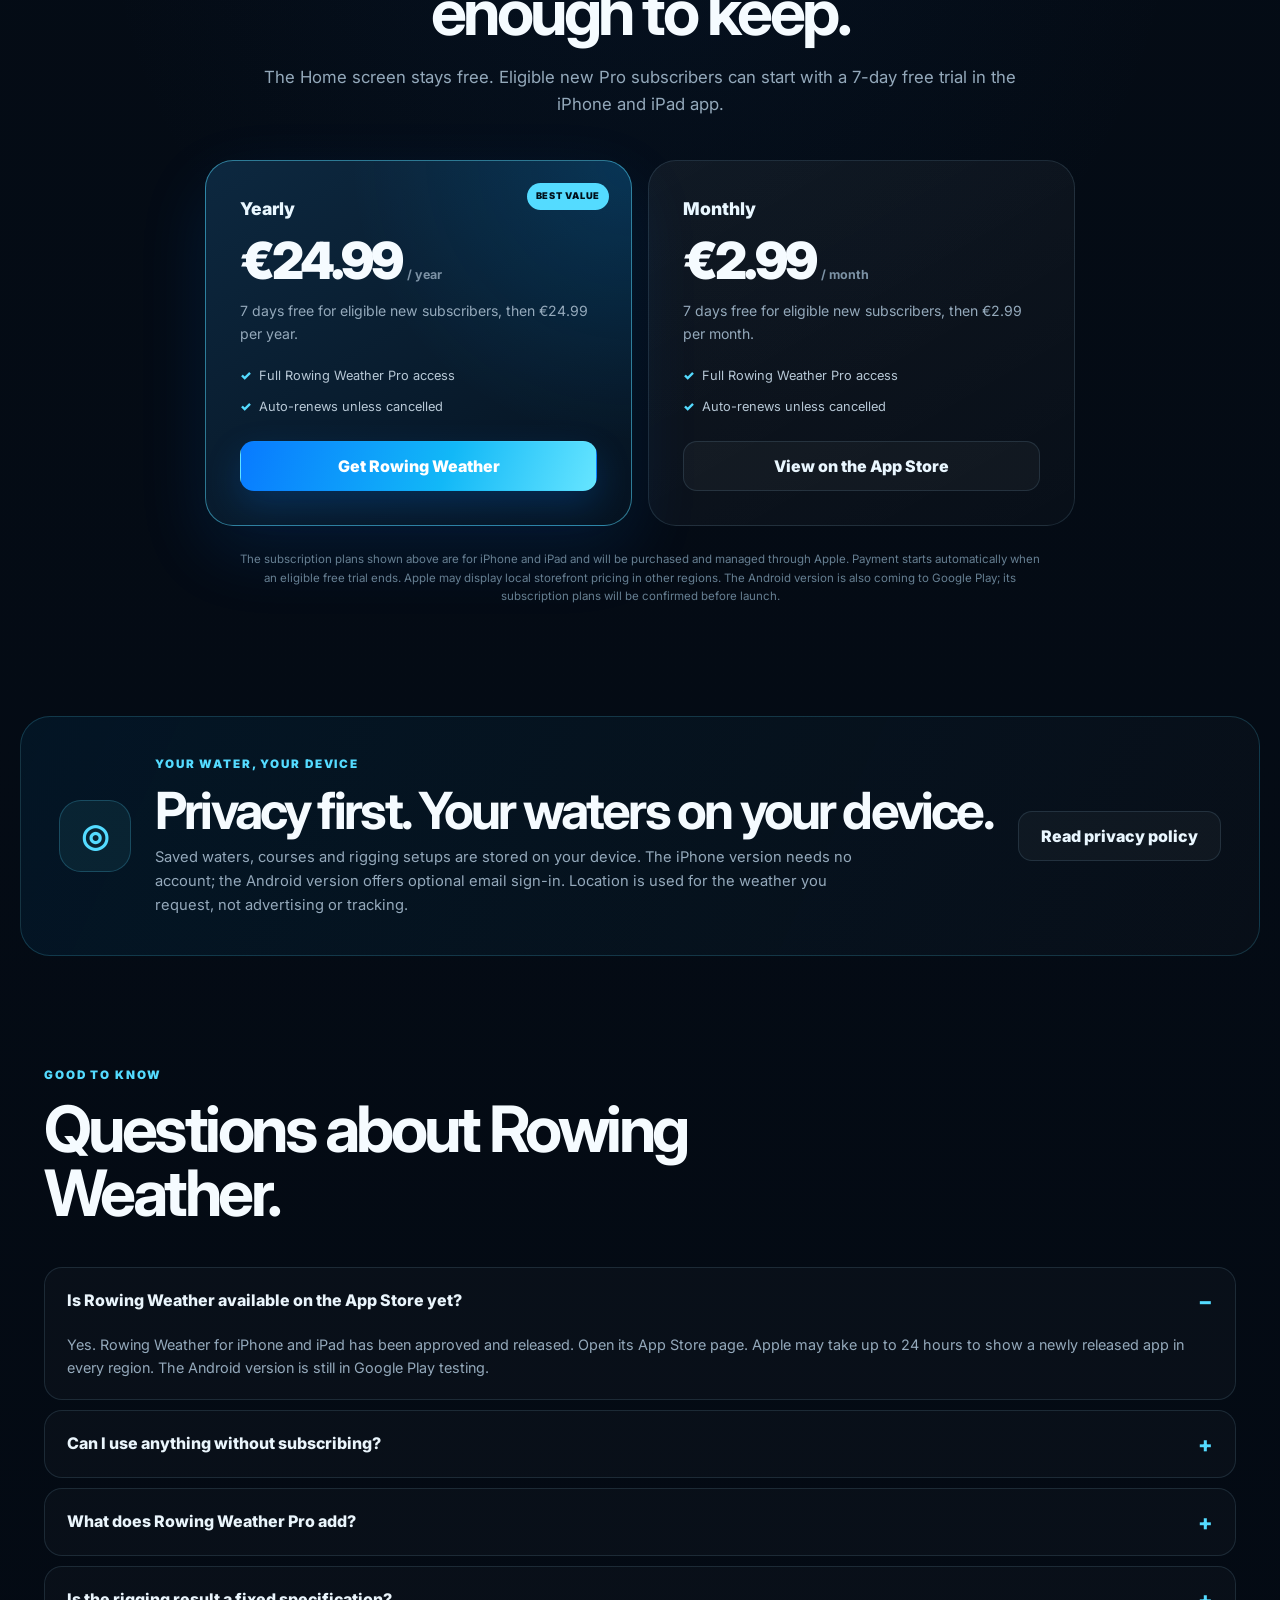
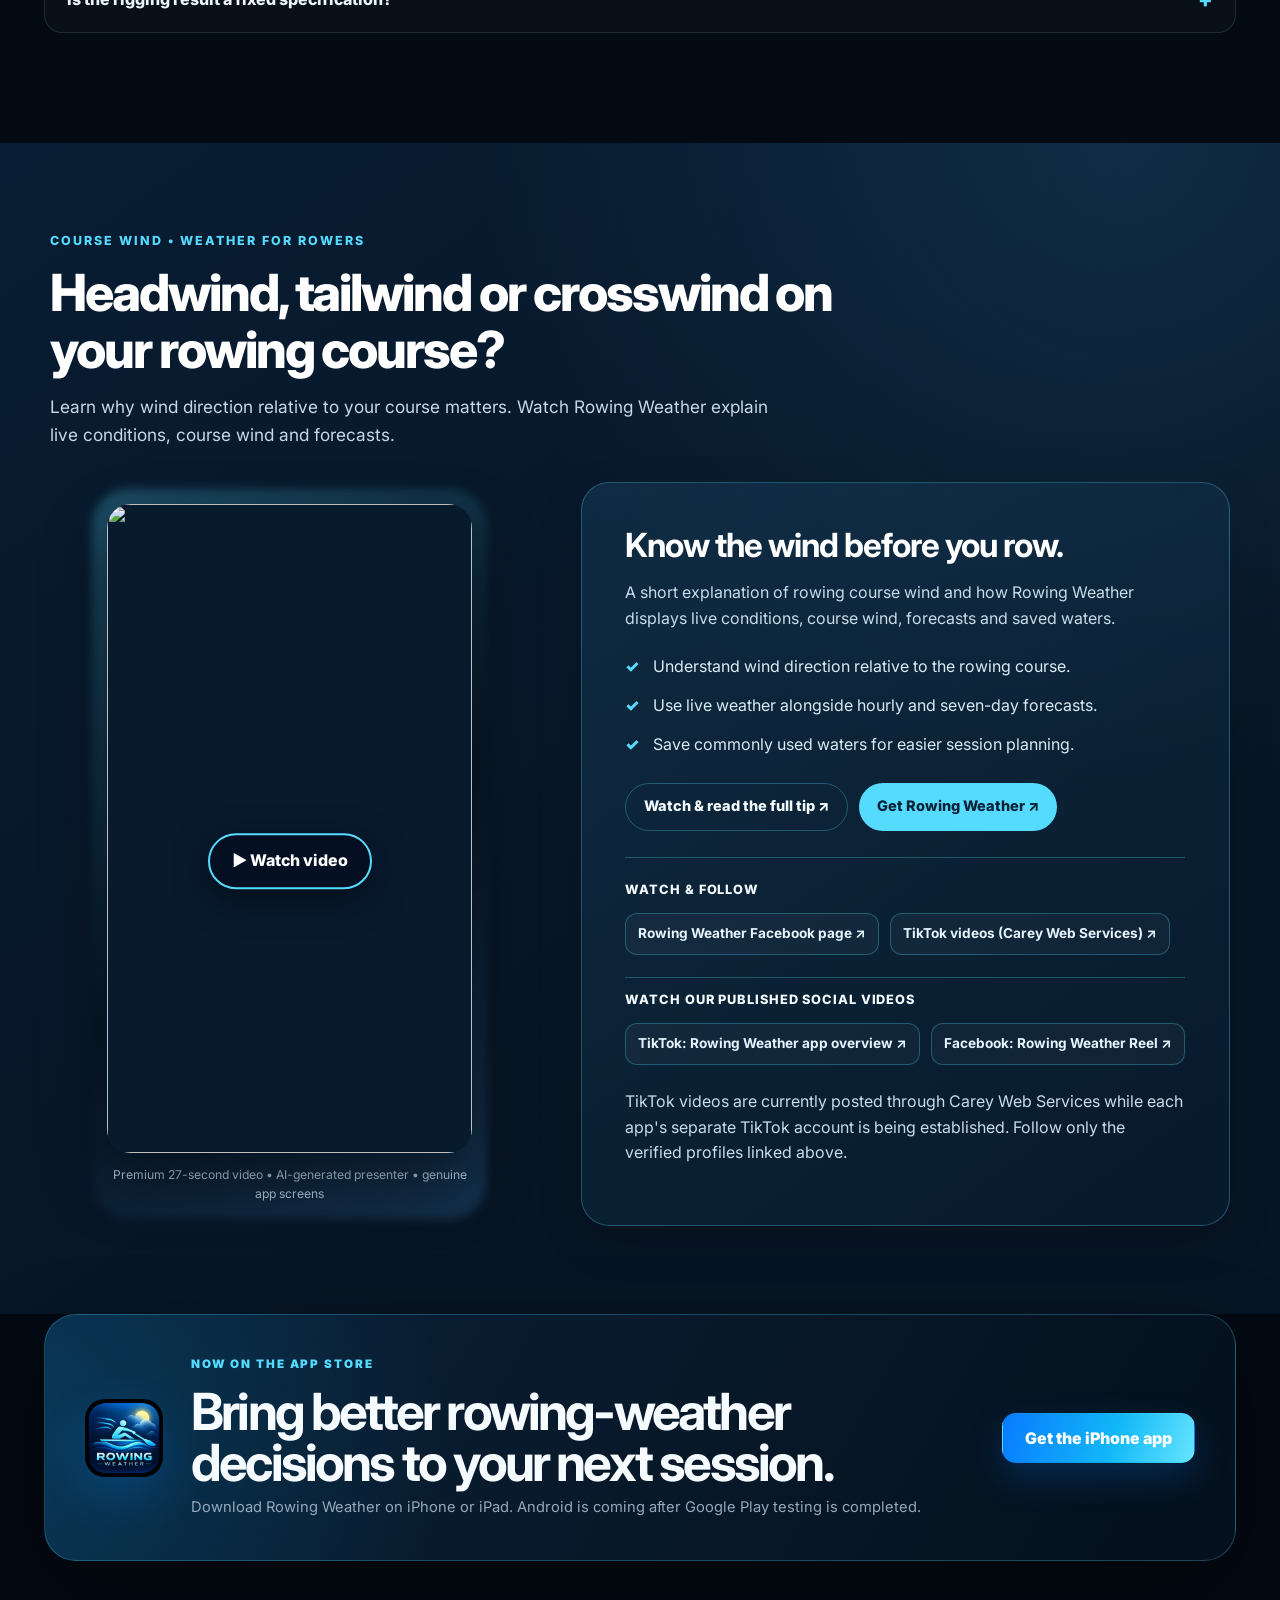
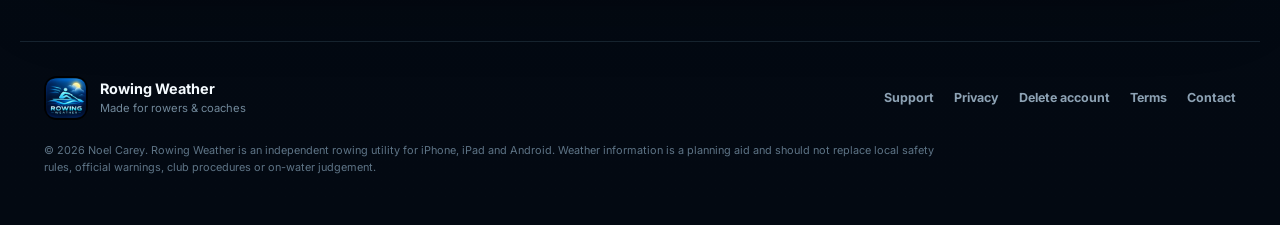
==== commit bab249d4: "Keep app website social video links aligned with current published TikToks" ====
--- a/index.html
+++ b/index.html
@@ -298,7 +298,6 @@
         
           <p class="social-feature__profiles-label social-feature__published-label">Watch our published social videos</p>
           <a class="social-feature__social-link" href="https://www.tiktok.com/@care.web.services/video/7708190356134710550" target="_blank" rel="noopener noreferrer">TikTok: Rowing Weather app overview ↗</a>
-          <a class="social-feature__social-link" href="https://www.tiktok.com/@care.web.services/video/7708428358043929878" target="_blank" rel="noopener noreferrer">TikTok: Course wind tip ↗</a>
           <a class="social-feature__social-link" href="https://www.facebook.com/reel/1125231640396977/" target="_blank" rel="noopener noreferrer">Facebook: Rowing Weather Reel ↗</a>
 </div>
         <p class="social-feature__tip">TikTok videos are currently posted through Carey Web Services while each app's separate TikTok account is being established. Follow only the verified profiles linked above.</p>
